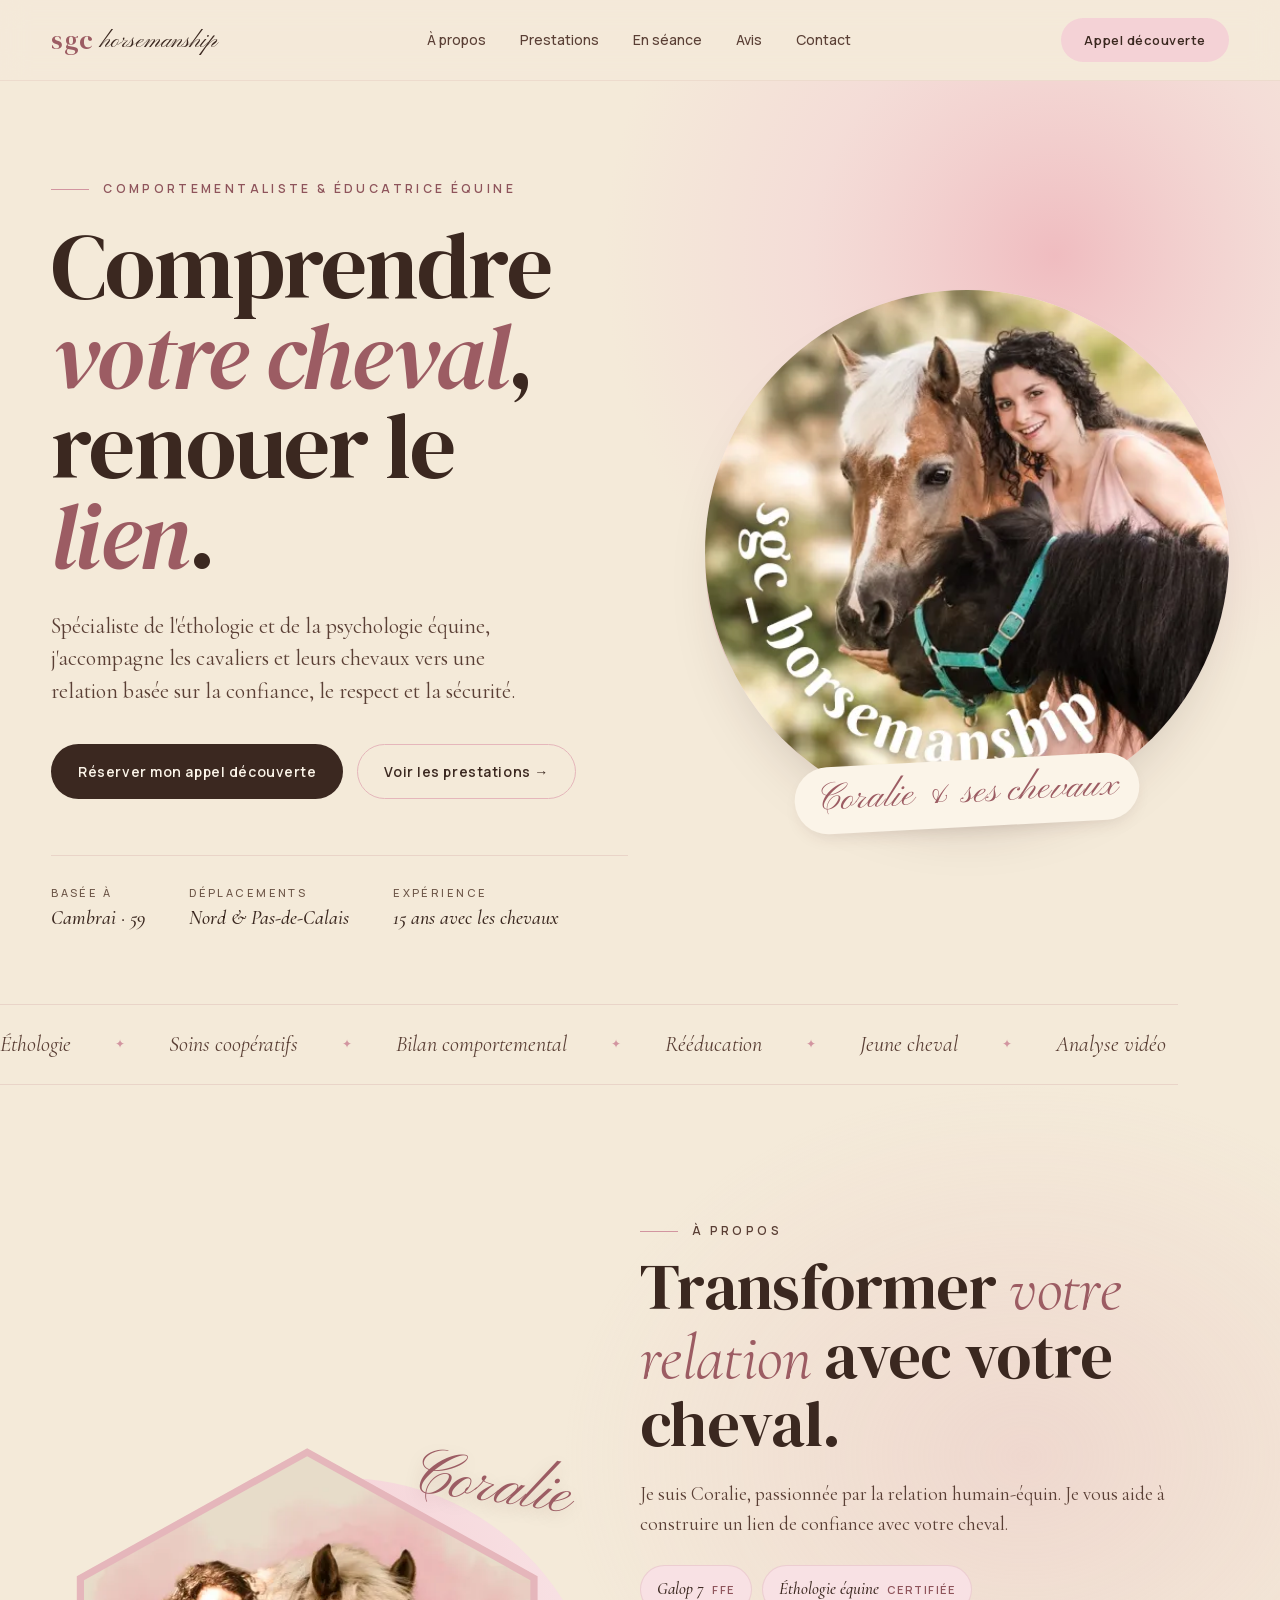
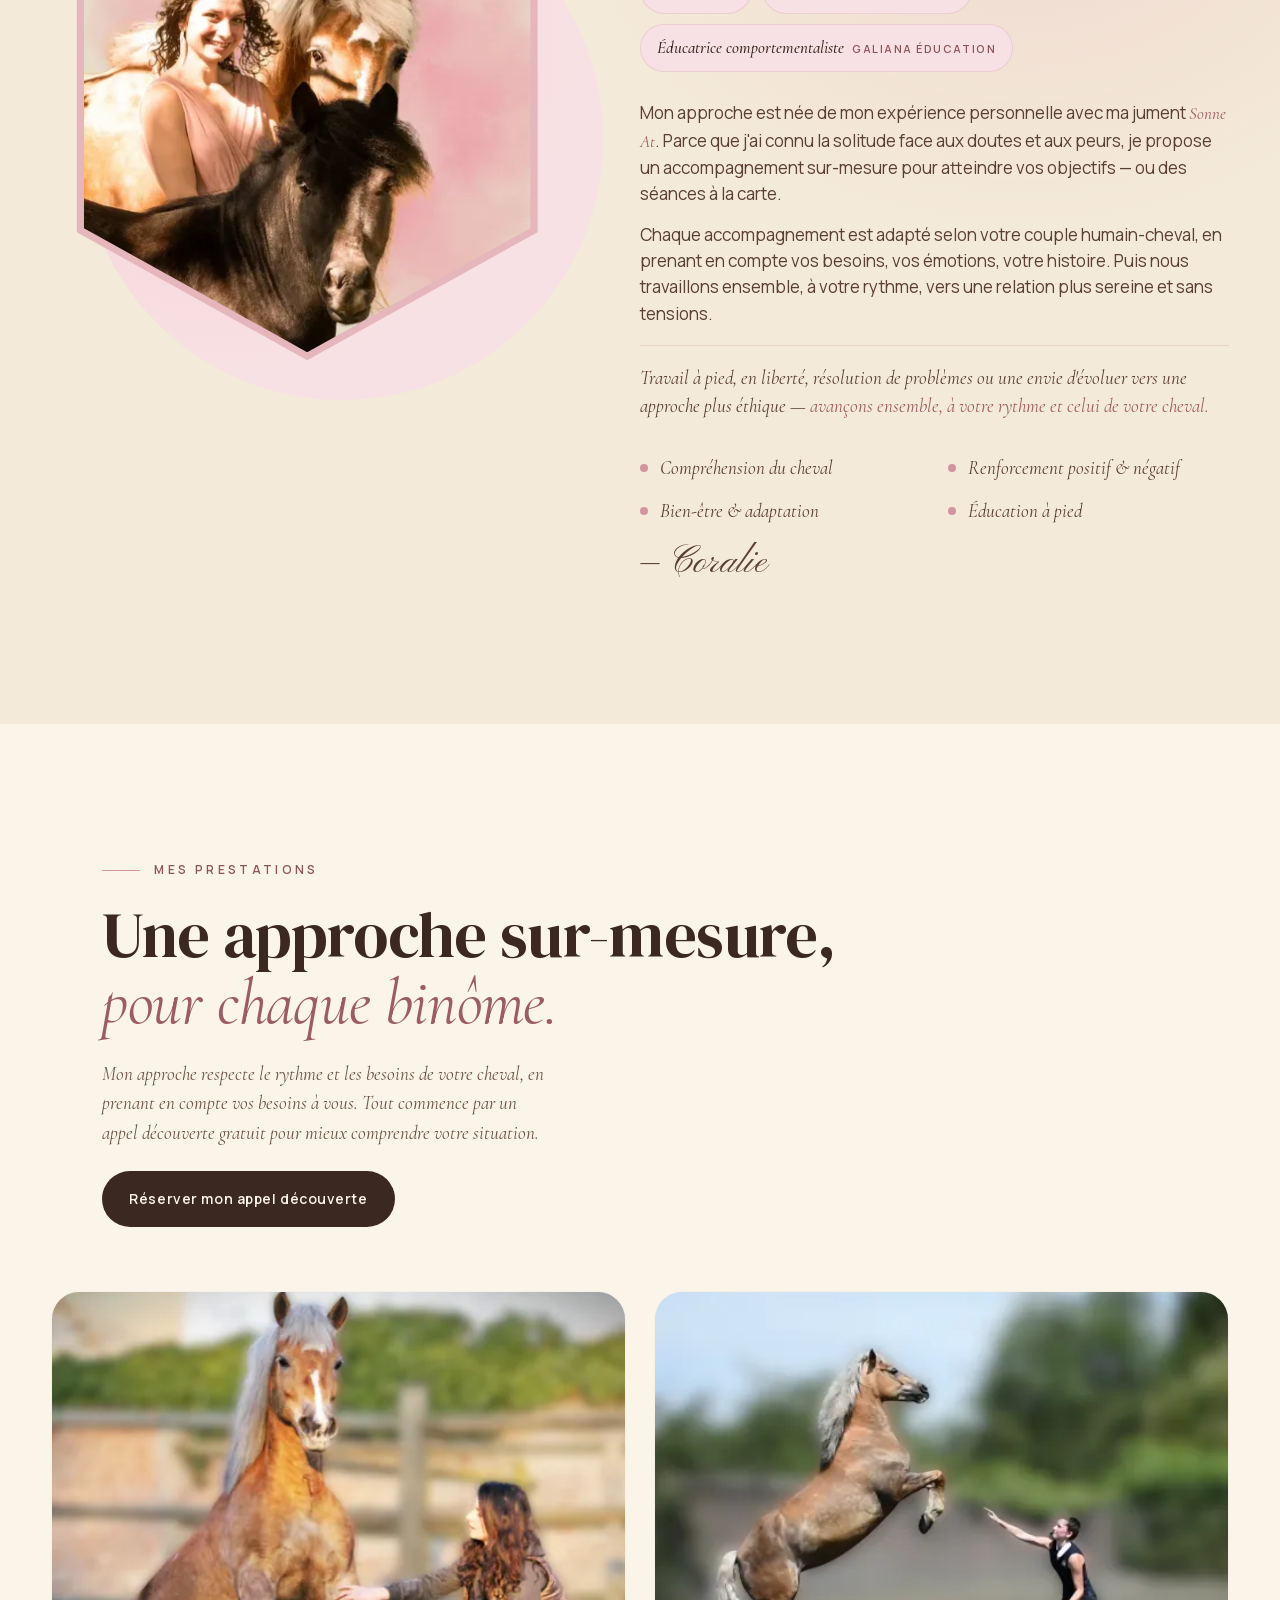
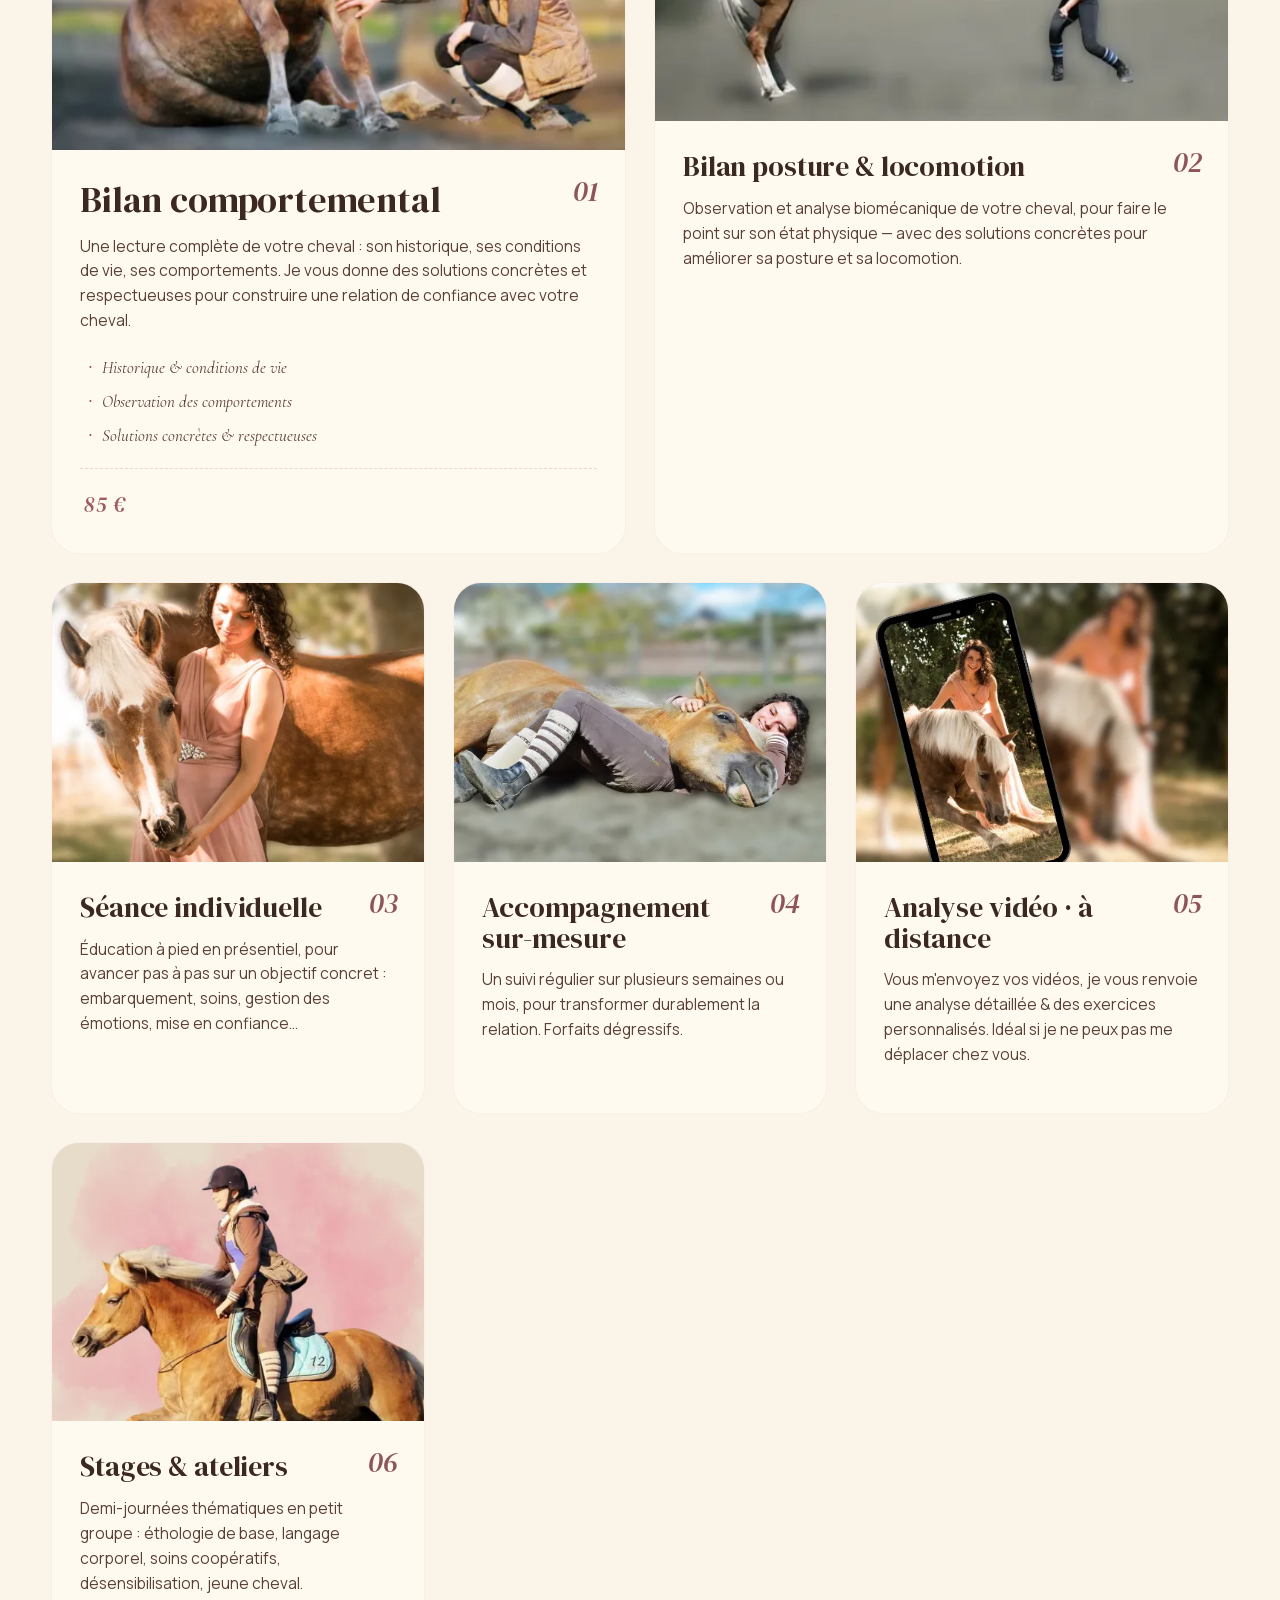
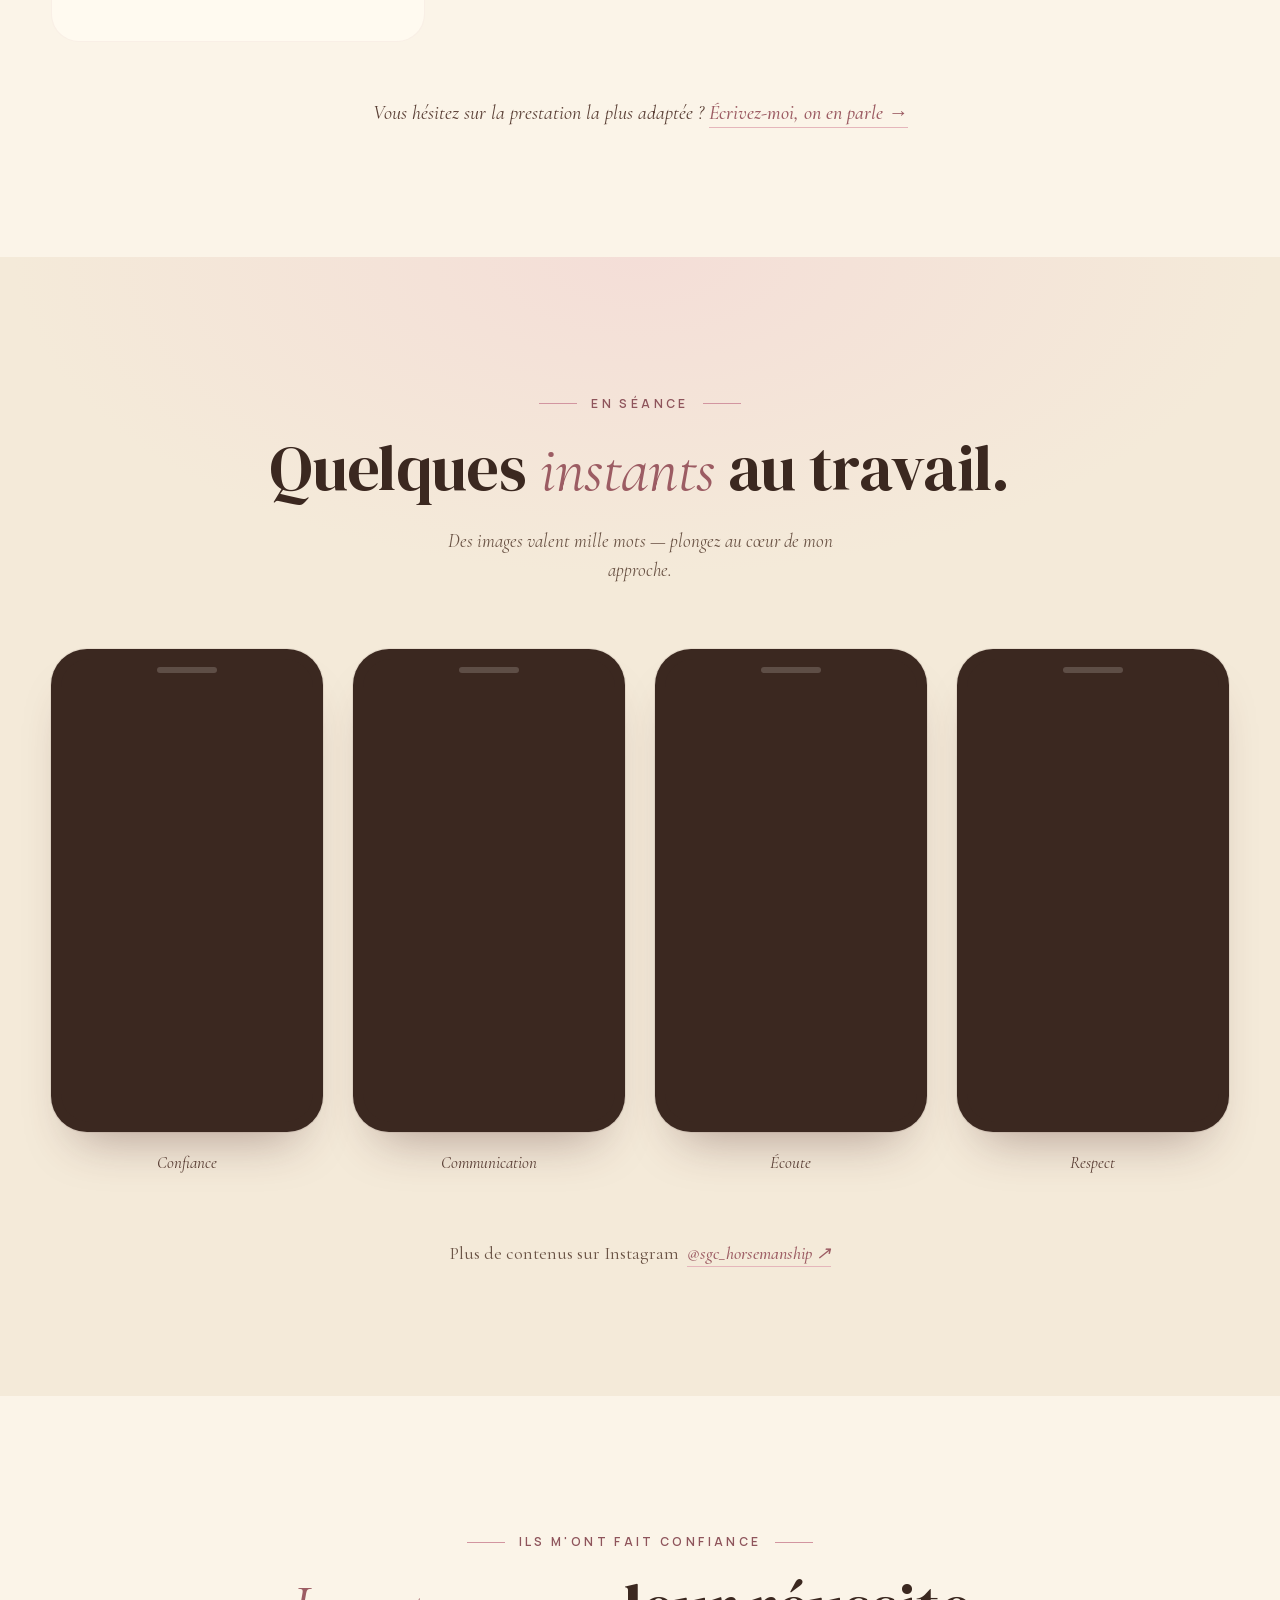
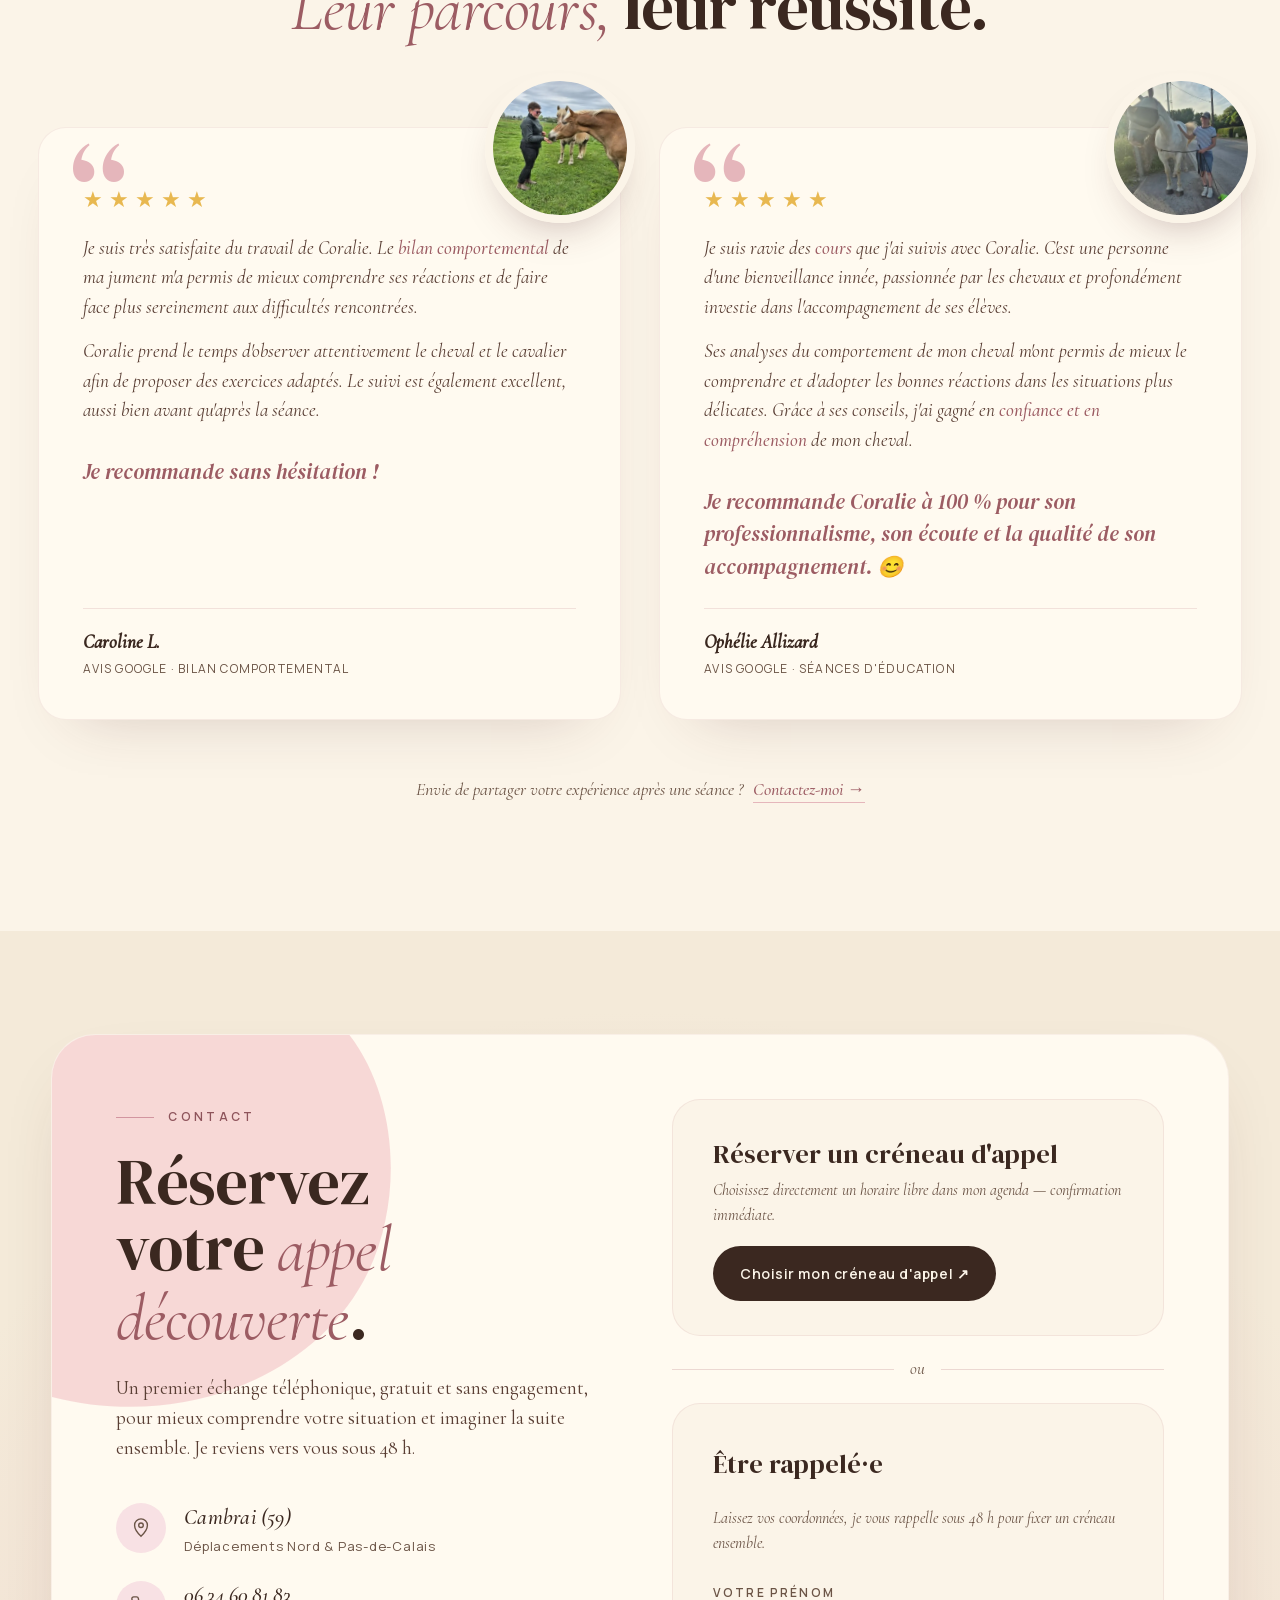
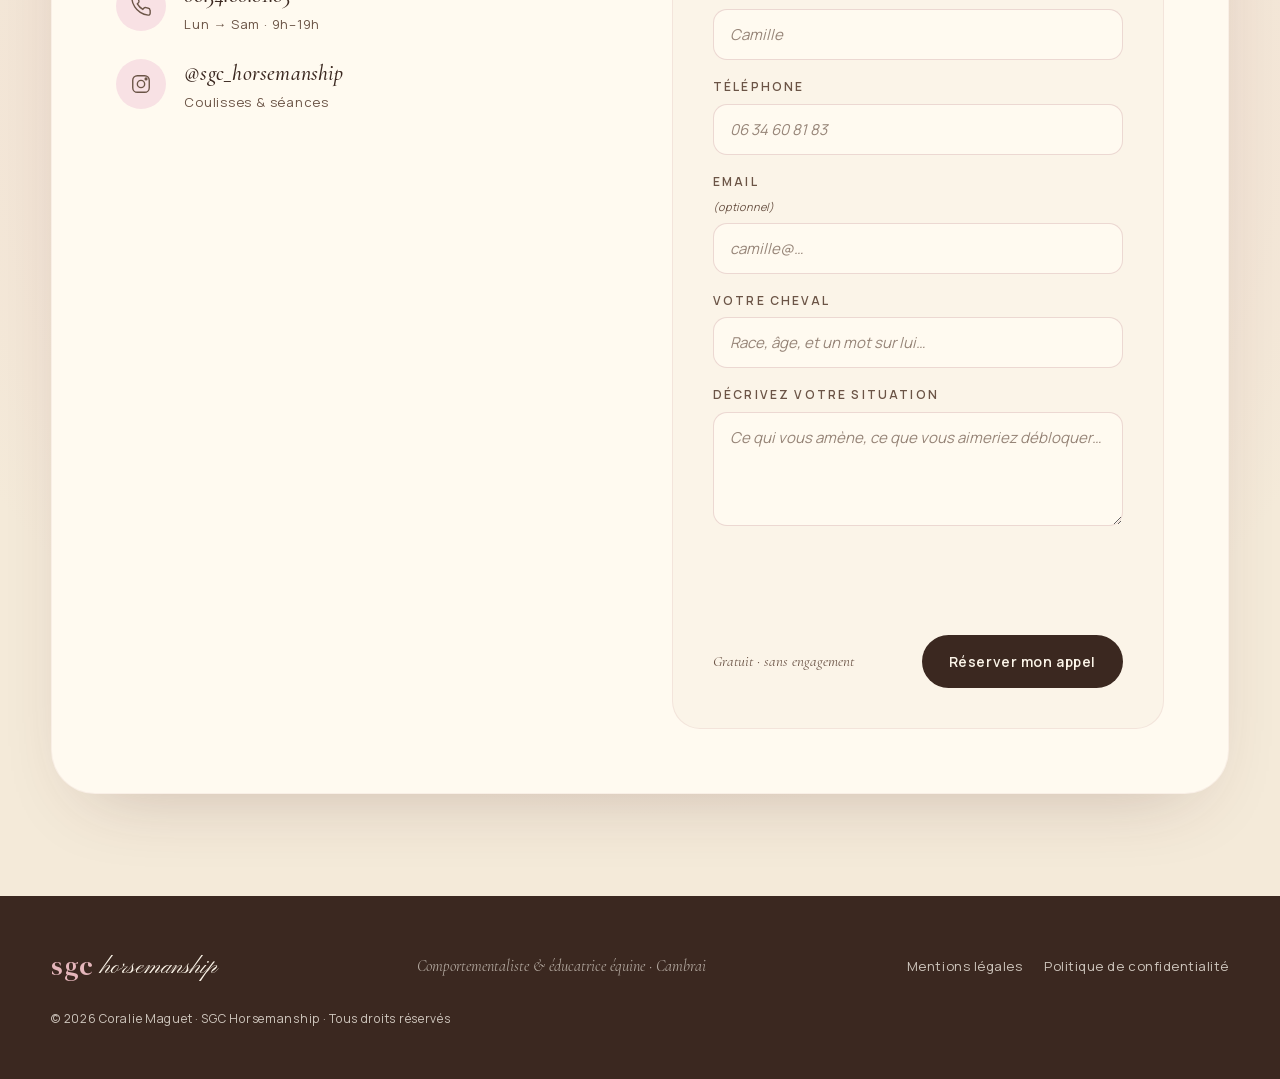
==== index.html @ 88ae8cfd "coralie feedbacks changes" ====
<!DOCTYPE html>
<html lang="fr-FR">
<head>
  <meta charset="utf-8">
  <meta name="viewport" content="width=device-width, initial-scale=1">
  <meta name="theme-color" content="#F4EAD9">

  <!-- Set js-fade before stylesheet loads so reveal targets are hidden from
       first paint — prevents a flash + layout shift after JS runs. -->
  <script>document.documentElement.classList.add('js-fade');</script>

  <title>Comportementaliste équin Nord (59) — SGC Horsemanship</title>
  <meta name="description" content="Coralie Maguet, comportementaliste équin dans le Nord (59) — Cambrai, Lille, Valenciennes, Douai. Bilans comportementaux, séances, accompagnement sur-mesure.">
  <meta name="author" content="Coralie Maguet">
  <meta name="robots" content="index, follow, max-image-preview:large">

  <link rel="canonical" href="https://sgchorsemanship.fr/">
  <link rel="alternate" hreflang="fr-FR" href="https://sgchorsemanship.fr/">
  <link rel="alternate" hreflang="x-default" href="https://sgchorsemanship.fr/">

  <!-- Open Graph (Facebook, LinkedIn, Discord, etc.) -->
  <meta property="og:type" content="website">
  <meta property="og:site_name" content="SGC Horsemanship">
  <meta property="og:title" content="Comportementaliste équin Nord (59) — SGC Horsemanship">
  <meta property="og:description" content="Coralie Maguet, comportementaliste équin dans le Nord (59). Bilans comportementaux, séances, accompagnement sur-mesure.">
  <meta property="og:url" content="https://sgchorsemanship.fr/">
  <meta property="og:image" content="https://sgchorsemanship.fr/assets/img/hero-coralie.png">
  <meta property="og:image:alt" content="Coralie Maguet, comportementaliste équin, avec deux de ses chevaux">
  <meta property="og:locale" content="fr_FR">

  <!-- Twitter / X -->
  <meta name="twitter:card" content="summary_large_image">
  <meta name="twitter:title" content="Comportementaliste équin Nord (59) — SGC Horsemanship">
  <meta name="twitter:description" content="Coralie Maguet, comportementaliste équin dans le Nord (59). Bilans, séances, accompagnement sur-mesure.">
  <meta name="twitter:image" content="https://sgchorsemanship.fr/assets/img/hero-coralie.png">

  <!-- Favicon -->
  <link rel="icon" type="image/svg+xml" href="/favicon.svg">
  <link rel="icon" type="image/png" sizes="32x32" href="/favicon-32x32.png">
  <link rel="icon" type="image/png" sizes="16x16" href="/favicon-16x16.png">
  <link rel="apple-touch-icon" sizes="180x180" href="/apple-touch-icon.png">
  <link rel="manifest" href="/site.webmanifest">

  <link rel="preload" as="font" type="font/woff2" href="/assets/fonts/manrope-latin.woff2" crossorigin>
  <link rel="preload" as="font" type="font/woff2" href="/assets/fonts/dm-serif-display-latin.woff2" crossorigin>
  <link rel="preload" as="image" href="/assets/img/hero-coralie.webp" type="image/webp">

  <link rel="stylesheet" href="/assets/css/styles.css">

  <!-- Cloudflare Turnstile — invisible CAPTCHA for the contact form -->
  <script src="https://challenges.cloudflare.com/turnstile/v0/api.js" defer></script>

  <script type="application/ld+json">
  {
    "@context": "https://schema.org",
    "@graph": [
      {
        "@type": "LocalBusiness",
        "@id": "https://sgchorsemanship.fr/#business",
        "name": "SGC Horsemanship",
        "legalName": "Coralie Maguet — SGC Horsemanship",
        "alternateName": "SGC Horsemanship — Éducation du cheval",
        "description": "Comportementaliste et éducatrice équine dans le Nord (59). Bilans comportementaux, séances individuelles, accompagnement sur-mesure pour cavaliers et chevaux.",
        "url": "https://sgchorsemanship.fr/",
        "telephone": "+33634608183",
        "image": "https://sgchorsemanship.fr/assets/img/hero-coralie.png",
        "logo": "https://sgchorsemanship.fr/favicon.svg",
        "priceRange": "€€",
        "currenciesAccepted": "EUR",
        "paymentAccepted": "Espèces, Virement, Chèque",
        "address": {
          "@type": "PostalAddress",
          "streetAddress": "21 rue de Vaucelles",
          "postalCode": "59258",
          "addressLocality": "Lesdain",
          "addressRegion": "Hauts-de-France",
          "addressCountry": "FR"
        },
        "areaServed": [
          {
            "@type": "AdministrativeArea",
            "name": "Nord (département 59)"
          },
          {
            "@type": "AdministrativeArea",
            "name": "Pas-de-Calais (département 62)"
          }
        ],
        "openingHoursSpecification": [
          {
            "@type": "OpeningHoursSpecification",
            "dayOfWeek": ["Monday", "Tuesday", "Wednesday", "Thursday", "Friday", "Saturday"],
            "opens": "09:00",
            "closes": "19:00"
          }
        ],
        "founder": { "@id": "https://sgchorsemanship.fr/#coralie" },
        "employee": { "@id": "https://sgchorsemanship.fr/#coralie" },
        "vatID": "FR-SIRET-10253781800019",
        "identifier": {
          "@type": "PropertyValue",
          "propertyID": "SIRET",
          "value": "10253781800019"
        },
        "sameAs": [
          "https://instagram.com/sgc_horsemanship"
        ]
      },
      {
        "@type": "Person",
        "@id": "https://sgchorsemanship.fr/#coralie",
        "name": "Coralie Maguet",
        "jobTitle": "Comportementaliste & éducatrice équine",
        "worksFor": { "@id": "https://sgchorsemanship.fr/#business" },
        "image": "https://sgchorsemanship.fr/assets/img/about-coralie.png",
        "knowsAbout": [
          "Éthologie équine",
          "Psychologie équine",
          "Bilan comportemental cheval",
          "Éducation à pied",
          "Soins coopératifs",
          "Renforcement positif"
        ],
        "hasCredential": [
          {
            "@type": "EducationalOccupationalCredential",
            "name": "Galop 7 — FFE"
          },
          {
            "@type": "EducationalOccupationalCredential",
            "name": "Éthologie équine — certifiée"
          },
          {
            "@type": "EducationalOccupationalCredential",
            "name": "Éducatrice comportementaliste — Galiana Éducation"
          }
        ]
      },
      {
        "@type": "Service",
        "@id": "https://sgchorsemanship.fr/#service-bilan-comportemental",
        "serviceType": "Bilan comportemental cheval",
        "name": "Bilan comportemental",
        "description": "Une lecture complète de votre cheval : son historique, ses conditions de vie, ses comportements. Solutions concrètes et respectueuses pour construire une relation de confiance.",
        "provider": { "@id": "https://sgchorsemanship.fr/#business" },
        "areaServed": [
          { "@type": "AdministrativeArea", "name": "Nord (59)" },
          { "@type": "AdministrativeArea", "name": "Pas-de-Calais (62)" }
        ],
        "offers": {
          "@type": "Offer",
          "price": "85",
          "priceCurrency": "EUR",
          "availability": "https://schema.org/InStock"
        }
      },
      {
        "@type": "Service",
        "@id": "https://sgchorsemanship.fr/#service-bilan-posture",
        "serviceType": "Bilan posture et locomotion équine",
        "name": "Bilan posture & locomotion",
        "description": "Observation et analyse biomécanique de votre cheval pour faire le point sur son état physique, avec des solutions concrètes pour améliorer sa posture et sa locomotion.",
        "provider": { "@id": "https://sgchorsemanship.fr/#business" }
      },
      {
        "@type": "Service",
        "@id": "https://sgchorsemanship.fr/#service-seance",
        "serviceType": "Séance individuelle d'éducation équine",
        "name": "Séance individuelle",
        "description": "Éducation à pied en présentiel pour avancer pas à pas sur un objectif concret : embarquement, soins, gestion des émotions, mise en confiance.",
        "provider": { "@id": "https://sgchorsemanship.fr/#business" }
      },
      {
        "@type": "Service",
        "@id": "https://sgchorsemanship.fr/#service-accompagnement",
        "serviceType": "Accompagnement sur-mesure cavalier et cheval",
        "name": "Accompagnement sur-mesure",
        "description": "Un suivi régulier sur plusieurs semaines ou mois pour transformer durablement la relation cavalier-cheval. Forfaits dégressifs.",
        "provider": { "@id": "https://sgchorsemanship.fr/#business" }
      },
      {
        "@type": "Service",
        "@id": "https://sgchorsemanship.fr/#service-analyse-video",
        "serviceType": "Analyse vidéo équitation à distance",
        "name": "Analyse vidéo · à distance",
        "description": "Envoyez vos vidéos, je vous renvoie une analyse détaillée et des exercices personnalisés. Idéal hors zone de déplacement.",
        "provider": { "@id": "https://sgchorsemanship.fr/#business" }
      },
      {
        "@type": "Service",
        "@id": "https://sgchorsemanship.fr/#service-stages",
        "serviceType": "Stages et ateliers horsemanship",
        "name": "Stages & ateliers",
        "description": "Demi-journées thématiques en petit groupe : éthologie de base, langage corporel, soins coopératifs, désensibilisation, jeune cheval.",
        "provider": { "@id": "https://sgchorsemanship.fr/#business" }
      },
      {
        "@type": "Review",
        "@id": "https://sgchorsemanship.fr/#review-caroline-l",
        "reviewRating": {
          "@type": "Rating",
          "ratingValue": "5",
          "bestRating": "5"
        },
        "author": {
          "@type": "Person",
          "name": "Caroline L."
        },
        "reviewBody": "Je suis très satisfaite du travail de Coralie. Le bilan comportemental de ma jument m'a permis de mieux comprendre ses réactions et de faire face plus sereinement aux difficultés rencontrées. Coralie prend le temps d'observer attentivement le cheval et le cavalier afin de proposer des exercices adaptés. Je recommande sans hésitation.",
        "itemReviewed": { "@id": "https://sgchorsemanship.fr/#service-bilan-comportemental" },
        "publisher": {
          "@type": "Organization",
          "name": "Google"
        }
      },
      {
        "@type": "Review",
        "@id": "https://sgchorsemanship.fr/#review-ophelie-allizard",
        "reviewRating": {
          "@type": "Rating",
          "ratingValue": "5",
          "bestRating": "5"
        },
        "author": {
          "@type": "Person",
          "name": "Ophélie Allizard"
        },
        "reviewBody": "Je suis ravie des cours que j'ai suivis avec Coralie. C'est une personne d'une bienveillance innée, passionnée par les chevaux et profondément investie dans l'accompagnement de ses élèves. Ses analyses du comportement de mon cheval m'ont permis de mieux le comprendre et d'adopter les bonnes réactions dans les situations plus délicates. Grâce à ses conseils, j'ai gagné en confiance et en compréhension de mon cheval. Je recommande Coralie à 100 % pour son professionnalisme, son écoute et la qualité de son accompagnement.",
        "itemReviewed": { "@id": "https://sgchorsemanship.fr/#service-seance" },
        "publisher": {
          "@type": "Organization",
          "name": "Google"
        }
      },
      {
        "@type": "WebSite",
        "@id": "https://sgchorsemanship.fr/#website",
        "url": "https://sgchorsemanship.fr/",
        "name": "SGC Horsemanship",
        "inLanguage": "fr-FR",
        "publisher": { "@id": "https://sgchorsemanship.fr/#business" }
      }
    ]
  }
  </script>
</head>
<body>

  <!-- =================== NAV =================== -->
  <header class="nav" data-screen-label="00 Navigation">
    <a href="#top" class="nav__brand">
      <span class="nav__brand-mark">sgc</span>
      <span class="nav__brand-script">horsemanship</span>
    </a>
    <nav class="nav__links">
      <a href="#apropos">À propos</a>
      <a href="#services">Prestations</a>
      <a href="#videos">En séance</a>
      <a href="#avis">Avis</a>
      <a href="#contact">Contact</a>
    </nav>
    <a href="#contact" class="btn btn--pill nav__cta">Appel découverte</a>
  </header>

  <main>

  <!-- =================== HERO =================== -->
  <section id="top" class="hero" data-screen-label="01 Hero">
    <!-- watercolor backdrop -->
    <svg class="hero__blob" viewBox="0 0 800 800" aria-hidden="true">
      <defs>
        <radialGradient id="g1" cx="50%" cy="50%" r="50%">
          <stop offset="0%" stop-color="#EFB7BD" stop-opacity="0.9"></stop>
          <stop offset="55%" stop-color="#F4D2D6" stop-opacity="0.55"></stop>
          <stop offset="100%" stop-color="#F4D2D6" stop-opacity="0"></stop>
        </radialGradient>
      </defs>
      <circle cx="400" cy="400" r="380" fill="url(#g1)"></circle>
    </svg>

    <div class="hero__inner">
      <div class="hero__copy">
        <p class="eyebrow">
          <span class="eyebrow__line"></span>
          Comportementaliste &amp; éducatrice équine
        </p>
        <h1 class="hero__title">
          Comprendre <em>votre&nbsp;cheval</em>,<br>
          renouer le <em>lien</em>.
        </h1>
        <p class="hero__lede">
          Spécialiste de l'éthologie et de la psychologie équine, j'accompagne les cavaliers et leurs chevaux vers une relation basée sur la confiance, le respect et la sécurité.
        </p>
        <div class="hero__cta">
          <a href="#contact" class="btn btn--solid">Réserver mon appel découverte</a>
          <a href="#services" class="btn btn--ghost">Voir les prestations →</a>
        </div>

        <ul class="hero__meta">
          <li><span>Basée à</span><strong>Cambrai · 59</strong></li>
          <li><span>Déplacements</span><strong>Nord &amp; Pas-de-Calais</strong></li>
          <li><span>Expérience</span><strong>15 ans avec les chevaux</strong></li>
        </ul>
      </div>

      <figure class="hero__photo">
        <div class="hero__photo-frame">
          <picture>
            <source srcset="/assets/img/hero-coralie.webp" type="image/webp">
            <img src="/assets/img/hero-coralie.png" alt="Coralie Maguet, comportementaliste équin Nord 59, avec deux de ses chevaux" width="500" height="500" fetchpriority="high" decoding="async">
          </picture>
        </div>
        <span class="hero__photo-tag">Coralie &amp; ses chevaux</span>
        <svg class="hero__photo-blob" viewBox="0 0 400 400" aria-hidden="true">
          <path fill="#EFB7BD" opacity="0.55" d="M327,76c33,42 27,114 5,165c-22,51 -60,80 -111,93c-51,13 -114,9 -154,-22c-40,-31 -55,-90 -41,-141c14,-51 56,-94 109,-115c53,-21 159,-22 192,20Z"></path>
        </svg>
      </figure>
    </div>

    <div class="hero__marquee" aria-hidden="true">
      <div class="hero__marquee-track">
        <span>Éthologie</span><span>✦</span>
        <span>Soins coopératifs</span><span>✦</span>
        <span>Bilan comportemental</span><span>✦</span>
        <span>Rééducation</span><span>✦</span>
        <span>Jeune cheval</span><span>✦</span>
        <span>Analyse vidéo</span><span>✦</span>
        <span>Sur-mesure</span><span>✦</span>
        <span>Éthologie</span><span>✦</span>
        <span>Soins coopératifs</span><span>✦</span>
        <span>Bilan comportemental</span><span>✦</span>
        <span>Rééducation</span><span>✦</span>
        <span>Jeune cheval</span><span>✦</span>
        <span>Analyse vidéo</span><span>✦</span>
        <span>Sur-mesure</span><span>✦</span>
      </div>
    </div>
  </section>

  <!-- =================== ABOUT =================== -->
  <section id="apropos" class="about" data-screen-label="02 À propos">
    <div class="about__grid">
      <figure class="about__photo">
        <div class="about__photo-hex">
          <picture>
            <source srcset="/assets/img/about-coralie.webp" type="image/webp">
            <img src="/assets/img/about-coralie.png" alt="Coralie Maguet, éducatrice comportementaliste équine, entourée de deux chevaux" width="500" height="500" loading="lazy" decoding="async">
          </picture>
        </div>
        <div class="about__photo-bg"></div>
        <div class="about__photo-script">Coralie</div>
      </figure>

      <div class="about__copy">
        <p class="eyebrow"><span class="eyebrow__line"></span>À propos</p>
        <h2 class="h2">
          Transformer <em>votre relation</em> avec votre cheval.
        </h2>

        <p class="lead">
          Je suis Coralie, passionnée par la relation humain-équin. Je vous aide à construire un lien de confiance avec votre cheval.
        </p>

        <ul class="about__credentials">
          <li><span class="cred__k">Galop&nbsp;7</span><span class="cred__v">FFE</span></li>
          <li><span class="cred__k">Éthologie équine</span><span class="cred__v">certifiée</span></li>
          <li><span class="cred__k">Éducatrice comportementaliste</span><span class="cred__v">Galiana Éducation</span></li>
        </ul>

        <p>
          Mon approche est née de mon expérience personnelle avec ma jument <em>Sonne At</em>. Parce que j'ai connu la solitude face aux doutes et aux peurs, je propose un accompagnement sur-mesure pour atteindre vos objectifs — ou des séances à la carte.
        </p>
        <p>
          Chaque accompagnement est adapté selon votre couple humain-cheval, en prenant en compte vos besoins, vos émotions, votre histoire. Puis nous travaillons ensemble, à votre rythme, vers une relation plus sereine et sans tensions.
        </p>
        <p class="about__close">
          Travail à pied, en liberté, résolution de problèmes ou une envie d'évoluer vers une approche plus éthique — <em>avançons ensemble, à votre rythme et celui de votre cheval.</em>
        </p>

        <ul class="about__values">
          <li><span class="dot"></span> Compréhension du cheval</li>
          <li><span class="dot"></span> Renforcement positif &amp; négatif</li>
          <li><span class="dot"></span> Bien-être &amp; adaptation</li>
          <li><span class="dot"></span> Éducation à pied</li>
        </ul>

        <p class="signature">— Coralie</p>
      </div>
    </div>
  </section>

  <!-- =================== SERVICES =================== -->
  <section id="services" class="services" data-screen-label="03 Prestations">
    <header class="section-head">
      <p class="eyebrow"><span class="eyebrow__line"></span>Mes prestations</p>
      <h2 class="h2">Une approche sur-mesure,<br><em>pour chaque binôme.</em></h2>
      <p class="section-head__sub">Mon approche respecte le rythme et les besoins de votre cheval, en prenant en compte vos besoins à vous. Tout commence par un <em>appel découverte gratuit</em> pour mieux comprendre votre situation.</p>
      <a href="#contact" class="btn btn--solid section-head__cta">Réserver mon appel découverte</a>
    </header>

    <div class="services__grid">

      <article class="svc svc--lg">
        <div class="svc__photo">
          <picture>
            <source srcset="/assets/img/service-bilan-comportemental.webp" type="image/webp">
            <img src="/assets/img/service-bilan-comportemental.png" alt="Bilan comportemental cheval — séance d'observation Nord (59)" width="500" height="500" loading="lazy" decoding="async">
          </picture>
        </div>
        <div class="svc__body">
          <span class="svc__num" aria-hidden="true">01</span>
          <h3>Bilan comportemental</h3>
          <p>Une lecture complète de votre cheval : son historique, ses conditions de vie, ses comportements. Je vous donne des solutions concrètes et respectueuses pour construire une relation de confiance avec votre cheval.</p>
          <ul class="svc__list">
            <li>Historique &amp; conditions de vie</li>
            <li>Observation des comportements</li>
            <li>Solutions concrètes &amp; respectueuses</li>
          </ul>
          <span class="svc__price"><strong>85&nbsp;€</strong></span>
        </div>
      </article>

      <article class="svc">
        <div class="svc__photo">
          <picture>
            <source srcset="/assets/img/service-bilan-posture-locomotion.webp" type="image/webp">
            <img src="/assets/img/service-bilan-posture-locomotion.png" alt="Bilan posture et locomotion cheval — analyse biomécanique équine" width="500" height="500" loading="lazy" decoding="async">
          </picture>
        </div>
        <div class="svc__body">
          <span class="svc__num" aria-hidden="true">02</span>
          <h3>Bilan posture &amp; locomotion</h3>
          <p>Observation et analyse biomécanique de votre cheval, pour faire le point sur son état physique — avec des solutions concrètes pour améliorer sa posture et sa locomotion.</p>
        </div>
      </article>

      <article class="svc">
        <div class="svc__photo">
          <picture>
            <source srcset="/assets/img/service-seance-individuelle.webp" type="image/webp">
            <img src="/assets/img/service-seance-individuelle.png" alt="Séance individuelle d'éducation à pied — cavalier et cheval" width="500" height="500" loading="lazy" decoding="async">
          </picture>
        </div>
        <div class="svc__body">
          <span class="svc__num" aria-hidden="true">03</span>
          <h3>Séance individuelle</h3>
          <p>Éducation à pied en présentiel, pour avancer pas à pas sur un objectif concret : embarquement, soins, gestion des émotions, mise en confiance…</p>
        </div>
      </article>

      <article class="svc">
        <div class="svc__photo">
          <picture>
            <source srcset="/assets/img/service-accompagnement.webp" type="image/webp">
            <img src="/assets/img/service-accompagnement.png" alt="Accompagnement sur-mesure cavalier-cheval — suivi régulier Nord 59" width="500" height="500" loading="lazy" decoding="async">
          </picture>
        </div>
        <div class="svc__body">
          <span class="svc__num" aria-hidden="true">04</span>
          <h3>Accompagnement sur-mesure</h3>
          <p>Un suivi régulier sur plusieurs semaines ou mois, pour transformer durablement la relation. Forfaits dégressifs.</p>
        </div>
      </article>

      <article class="svc">
        <div class="svc__photo">
          <picture>
            <source srcset="/assets/img/service-analyse-video.webp" type="image/webp">
            <img src="/assets/img/service-analyse-video.png" alt="Analyse vidéo équitation à distance — exercices personnalisés cheval" width="500" height="500" loading="lazy" decoding="async">
          </picture>
        </div>
        <div class="svc__body">
          <span class="svc__num" aria-hidden="true">05</span>
          <h3>Analyse vidéo · à distance</h3>
          <p>Vous m'envoyez vos vidéos, je vous renvoie une analyse détaillée &amp; des exercices personnalisés. Idéal si je ne peux pas me déplacer chez vous.</p>
        </div>
      </article>

      <article class="svc">
        <div class="svc__photo">
          <picture>
            <source srcset="/assets/img/service-stages-ateliers.webp" type="image/webp">
            <img src="/assets/img/service-stages-ateliers.png" alt="Stages et ateliers horsemanship — éthologie équine en petit groupe" width="500" height="500" loading="lazy" decoding="async">
          </picture>
        </div>
        <div class="svc__body">
          <span class="svc__num" aria-hidden="true">06</span>
          <h3>Stages &amp; ateliers</h3>
          <p>Demi-journées thématiques en petit groupe : éthologie de base, langage corporel, soins coopératifs, désensibilisation, jeune cheval.</p>
        </div>
      </article>

    </div>

    <p class="services__foot">
      Vous hésitez sur la prestation la plus adaptée ?
      <a href="#contact">Écrivez-moi, on en parle →</a>
    </p>
  </section>

  <!-- =================== VIDEOS =================== -->
  <section id="videos" class="reels" data-screen-label="04 En séance">
    <header class="section-head section-head--center">
      <p class="eyebrow eyebrow--center"><span class="eyebrow__line"></span>En séance<span class="eyebrow__line"></span></p>
      <h2 class="h2">Quelques <em>instants</em> au travail.</h2>
      <p class="section-head__sub">Des images valent mille mots — plongez au cœur de mon approche.</p>
    </header>

    <div class="reels__row">
      <figure class="reel">
        <div class="reel__phone">
          <video class="reel__video" muted loop playsinline preload="auto" aria-label="Confiance — extrait vidéo">
            <source src="/assets/video/reel-confiance.mp4" type="video/mp4">
          </video>
        </div>
        <figcaption>Confiance</figcaption>
      </figure>
      <figure class="reel reel--up">
        <div class="reel__phone">
          <video class="reel__video" muted loop playsinline preload="auto" aria-label="Communication — extrait vidéo">
            <source src="/assets/video/reel-communication.mp4" type="video/mp4">
          </video>
        </div>
        <figcaption>Communication</figcaption>
      </figure>
      <figure class="reel">
        <div class="reel__phone">
          <video class="reel__video" muted loop playsinline preload="auto" aria-label="Écoute — extrait vidéo">
            <source src="/assets/video/reel-ecoute.mp4" type="video/mp4">
          </video>
        </div>
        <figcaption>Écoute</figcaption>
      </figure>
      <figure class="reel reel--up">
        <div class="reel__phone">
          <video class="reel__video" muted loop playsinline preload="auto" aria-label="Respect — extrait vidéo">
            <source src="/assets/video/reel-respect.mp4" type="video/mp4">
          </video>
        </div>
        <figcaption>Respect</figcaption>
      </figure>
    </div>

    <p class="reels__foot">
      Plus de contenus sur Instagram&nbsp;
      <a href="https://instagram.com/sgc_horsemanship" target="_blank" rel="noopener">@sgc_horsemanship ↗</a>
    </p>
  </section>

  <!-- =================== AVIS =================== -->
  <section id="avis" class="avis" data-screen-label="05 Avis">
    <header class="section-head section-head--center">
      <p class="eyebrow eyebrow--center"><span class="eyebrow__line"></span>Ils m'ont fait confiance<span class="eyebrow__line"></span></p>
      <h2 class="h2"><em>Leur parcours,</em> leur réussite.</h2>
    </header>

    <div class="avis__grid">

    <div class="avis__single">
      <figure class="avis__photo-round">
        <picture>
          <source srcset="/assets/img/avis-caroline.webp" type="image/webp">
          <img src="/assets/img/avis-caroline.jpeg" alt="Caroline L. avec sa jument — cliente du bilan comportemental SGC Horsemanship" width="540" height="720" loading="lazy" decoding="async">
        </picture>
      </figure>

      <blockquote class="quote quote--hero">
        <div class="quote__stars" aria-label="5 étoiles sur 5">
          <span>★</span><span>★</span><span>★</span><span>★</span><span>★</span>
        </div>
        <p>
          Je suis très satisfaite du travail de Coralie. Le <em>bilan comportemental</em> de ma jument m'a permis de mieux comprendre ses réactions et de faire face plus sereinement aux difficultés rencontrées.
        </p>
        <p>
          Coralie prend le temps d'observer attentivement le cheval et le cavalier afin de proposer des exercices adaptés. Le suivi est également excellent, aussi bien avant qu'après la séance.
        </p>
        <p class="quote__punch">Je recommande sans hésitation&nbsp;!</p>
        <footer>
          <strong>Caroline L.</strong>
          <span>Avis Google · Bilan comportemental</span>
        </footer>
      </blockquote>
    </div>

    <div class="avis__single avis__single--alt">
      <figure class="avis__photo-round">
        <picture>
          <source srcset="/assets/img/avis-ophelie.webp" type="image/webp">
          <img src="/assets/img/avis-ophelie.jpeg" alt="Ophélie Allizard avec son cheval — élève en séances d'éducation SGC Horsemanship" width="540" height="720" loading="lazy" decoding="async">
        </picture>
      </figure>

      <blockquote class="quote quote--hero">
        <div class="quote__stars" aria-label="5 étoiles sur 5">
          <span>★</span><span>★</span><span>★</span><span>★</span><span>★</span>
        </div>
        <p>
          Je suis ravie des <em>cours</em> que j'ai suivis avec Coralie. C'est une personne d'une bienveillance innée, passionnée par les chevaux et profondément investie dans l'accompagnement de ses élèves.
        </p>
        <p>
          Ses analyses du comportement de mon cheval m'ont permis de mieux le comprendre et d'adopter les bonnes réactions dans les situations plus délicates. Grâce à ses conseils, j'ai gagné en <em>confiance et en compréhension</em> de mon cheval.
        </p>
        <p class="quote__punch">Je recommande Coralie à 100&nbsp;% pour son professionnalisme, son écoute et la qualité de son accompagnement. 😊</p>
        <footer>
          <strong>Ophélie Allizard</strong>
          <span>Avis Google · Séances d'éducation</span>
        </footer>
      </blockquote>
    </div>

    </div>

    <p class="avis__foot">
      Envie de partager votre expérience après une séance ?
      <a href="#contact">Contactez-moi →</a>
    </p>
  </section>

  <!-- =================== CONTACT =================== -->
  <section id="contact" class="contact" data-screen-label="06 Contact">
    <div class="contact__card">
      <svg class="contact__blob" viewBox="0 0 600 600" aria-hidden="true">
        <path fill="#EFB7BD" opacity="0.5" d="M464,165c46,53 53,144 21,210c-32,66 -103,107 -179,114c-76,7 -156,-19 -198,-72c-42,-53 -46,-132 -16,-194c30,-62 94,-107 167,-118c73,-11 159,7 205,60Z"></path>
      </svg>

      <div class="contact__left">
        <p class="eyebrow"><span class="eyebrow__line"></span>Contact</p>
        <h2 class="h2 contact__h">Réservez votre <em>appel découverte</em>.</h2>
        <p class="lead">Un premier échange téléphonique, gratuit et sans engagement, pour mieux comprendre votre situation et imaginer la suite ensemble. Je reviens vers vous sous 48&nbsp;h.</p>

        <ul class="contact__list">
          <li>
            <span class="icn">
              <svg viewBox="0 0 24 24" fill="none" stroke="currentColor" stroke-width="1.5"><path d="M12 21s-7-6.5-7-12a7 7 0 1 1 14 0c0 5.5-7 12-7 12z"></path><circle cx="12" cy="9" r="2.5"></circle></svg>
            </span>
            <div><strong>Cambrai (59)</strong><span>Déplacements Nord &amp; Pas-de-Calais</span></div>
          </li>
          <li>
            <span class="icn">
              <svg viewBox="0 0 24 24" fill="none" stroke="currentColor" stroke-width="1.5"><path d="M22 16.9V20a2 2 0 0 1-2.2 2 19.8 19.8 0 0 1-8.6-3.1 19.5 19.5 0 0 1-6-6A19.8 19.8 0 0 1 2 4.2 2 2 0 0 1 4 2h3.1a2 2 0 0 1 2 1.7c.1.9.3 1.8.6 2.6a2 2 0 0 1-.5 2.1L8 9.6a16 16 0 0 0 6 6l1.3-1.3a2 2 0 0 1 2.1-.5c.8.3 1.7.5 2.6.6a2 2 0 0 1 1.7 2z"></path></svg>
            </span>
            <div><strong>06.34.60.81.83</strong><span>Lun → Sam · 9h–19h</span></div>
          </li>
          <li>
            <span class="icn">
              <svg viewBox="0 0 24 24" fill="none" stroke="currentColor" stroke-width="1.5"><rect x="3" y="3" width="18" height="18" rx="5"></rect><circle cx="12" cy="12" r="4"></circle><circle cx="17.5" cy="6.5" r="1" fill="currentColor"></circle></svg>
            </span>
            <div><strong>@sgc_horsemanship</strong><span>Coulisses &amp; séances</span></div>
          </li>
        </ul>
      </div>

      <div class="contact__right">
        <div class="contact__book">
          <h3 class="contact__form-title">Réserver un créneau d'appel</h3>
          <p class="contact__form-sub">Choisissez directement un horaire libre dans mon agenda — confirmation immédiate.</p>
          <a class="btn btn--solid contact__book-btn" href="https://calendly.com/coraliem1298/appel-telephonique" target="_blank" rel="noopener">Choisir mon créneau d'appel ↗</a>
        </div>

        <div class="contact__or" aria-hidden="true"><span>ou</span></div>

      <form class="contact__form" action="/api/contact" method="POST">
        <h3 class="contact__form-title">Être rappelé·e</h3>
        <p class="contact__form-sub">Laissez vos coordonnées, je vous rappelle sous 48&nbsp;h pour fixer un créneau ensemble.</p>
        <label for="contact-prenom">Votre prénom
          <input id="contact-prenom" name="prenom" type="text" placeholder="Camille" autocomplete="given-name" required>
        </label>
        <label for="contact-telephone">Téléphone
          <input id="contact-telephone" name="telephone" type="tel"
                 placeholder="06 34 60 81 83"
                 pattern="(?:\+33|0)[\s.\-]?[1-9](?:[\s.\-]?\d{2}){4}"
                 inputmode="tel"
                 autocomplete="tel"
                 title="Numéro français — ex&#160;: 06 34 60 81 83 ou +33 6 34 60 81 83"
                 required>
        </label>
        <label for="contact-email">Email <span class="contact__opt">(optionnel)</span>
          <input id="contact-email" name="email" type="email" placeholder="camille@…" autocomplete="email">
        </label>
        <label for="contact-cheval">Votre cheval
          <input id="contact-cheval" name="cheval" type="text" placeholder="Race, âge, et un mot sur lui…">
        </label>
        <label for="contact-message">Décrivez votre situation
          <textarea id="contact-message" name="message" rows="4" placeholder="Ce qui vous amène, ce que vous aimeriez débloquer…"></textarea>
        </label>
        <div class="cf-turnstile" data-sitekey="0x4AAAAAADXtQdph5xGCR6Ik" data-theme="light" data-size="flexible"></div>

        <div class="contact__form-row">
          <span class="contact__hint">Gratuit · sans engagement</span>
          <button class="btn btn--solid" type="submit">Réserver mon appel</button>
        </div>
        <p class="contact__sent" hidden="" role="status">✓ Merci, votre demande est partie. Je vous rappelle sous 48&nbsp;h.</p>
      </form>
      </div>
    </div>
  </section>

  </main>

  <!-- =================== FOOTER =================== -->
  <footer class="footer">
    <div class="footer__row">
      <div class="footer__brand">
        <span class="nav__brand-mark">sgc</span>
        <span class="nav__brand-script">horsemanship</span>
      </div>
      <p class="footer__tag">Comportementaliste &amp; éducatrice équine · Cambrai</p>
      <ul class="footer__links">
        <li><a href="/mentions-legales">Mentions légales</a></li>
        <li><a href="/politique-confidentialite">Politique de confidentialité</a></li>
      </ul>
      <p class="footer__legal">© 2026 Coralie Maguet · SGC Horsemanship · Tous droits réservés</p>
    </div>
  </footer>

  <script src="/assets/js/main.js"></script>

  <!-- Web Analytics is injected automatically by Cloudflare Pages when
       enabled in the project's Web Analytics tab. No script needed here. -->
</body>
</html>
---- assets/css/styles.css ----
/* latin-ext */
@font-face {
  font-family: 'Cormorant Garamond';
  font-style: italic;
  font-weight: 300;
  font-display: swap;
  src: url("/assets/fonts/cormorant-garamond-italic-latin-ext.woff2") format('woff2');
  unicode-range: U+0100-02BA, U+02BD-02C5, U+02C7-02CC, U+02CE-02D7, U+02DD-02FF, U+0304, U+0308, U+0329, U+1D00-1DBF, U+1E00-1E9F, U+1EF2-1EFF, U+2020, U+20A0-20AB, U+20AD-20C0, U+2113, U+2C60-2C7F, U+A720-A7FF;
}
/* latin */
@font-face {
  font-family: 'Cormorant Garamond';
  font-style: italic;
  font-weight: 300;
  font-display: swap;
  src: url("/assets/fonts/cormorant-garamond-italic-latin.woff2") format('woff2');
  unicode-range: U+0000-00FF, U+0131, U+0152-0153, U+02BB-02BC, U+02C6, U+02DA, U+02DC, U+0304, U+0308, U+0329, U+2000-206F, U+20AC, U+2122, U+2191, U+2193, U+2212, U+2215, U+FEFF, U+FFFD;
}
/* latin-ext */
@font-face {
  font-family: 'Cormorant Garamond';
  font-style: italic;
  font-weight: 400;
  font-display: swap;
  src: url("/assets/fonts/cormorant-garamond-italic-latin-ext.woff2") format('woff2');
  unicode-range: U+0100-02BA, U+02BD-02C5, U+02C7-02CC, U+02CE-02D7, U+02DD-02FF, U+0304, U+0308, U+0329, U+1D00-1DBF, U+1E00-1E9F, U+1EF2-1EFF, U+2020, U+20A0-20AB, U+20AD-20C0, U+2113, U+2C60-2C7F, U+A720-A7FF;
}
/* latin */
@font-face {
  font-family: 'Cormorant Garamond';
  font-style: italic;
  font-weight: 400;
  font-display: swap;
  src: url("/assets/fonts/cormorant-garamond-italic-latin.woff2") format('woff2');
  unicode-range: U+0000-00FF, U+0131, U+0152-0153, U+02BB-02BC, U+02C6, U+02DA, U+02DC, U+0304, U+0308, U+0329, U+2000-206F, U+20AC, U+2122, U+2191, U+2193, U+2212, U+2215, U+FEFF, U+FFFD;
}
/* latin-ext */
@font-face {
  font-family: 'Cormorant Garamond';
  font-style: italic;
  font-weight: 500;
  font-display: swap;
  src: url("/assets/fonts/cormorant-garamond-italic-latin-ext.woff2") format('woff2');
  unicode-range: U+0100-02BA, U+02BD-02C5, U+02C7-02CC, U+02CE-02D7, U+02DD-02FF, U+0304, U+0308, U+0329, U+1D00-1DBF, U+1E00-1E9F, U+1EF2-1EFF, U+2020, U+20A0-20AB, U+20AD-20C0, U+2113, U+2C60-2C7F, U+A720-A7FF;
}
/* latin */
@font-face {
  font-family: 'Cormorant Garamond';
  font-style: italic;
  font-weight: 500;
  font-display: swap;
  src: url("/assets/fonts/cormorant-garamond-italic-latin.woff2") format('woff2');
  unicode-range: U+0000-00FF, U+0131, U+0152-0153, U+02BB-02BC, U+02C6, U+02DA, U+02DC, U+0304, U+0308, U+0329, U+2000-206F, U+20AC, U+2122, U+2191, U+2193, U+2212, U+2215, U+FEFF, U+FFFD;
}
/* latin-ext */
@font-face {
  font-family: 'Cormorant Garamond';
  font-style: normal;
  font-weight: 300;
  font-display: swap;
  src: url("/assets/fonts/cormorant-garamond-latin-ext.woff2") format('woff2');
  unicode-range: U+0100-02BA, U+02BD-02C5, U+02C7-02CC, U+02CE-02D7, U+02DD-02FF, U+0304, U+0308, U+0329, U+1D00-1DBF, U+1E00-1E9F, U+1EF2-1EFF, U+2020, U+20A0-20AB, U+20AD-20C0, U+2113, U+2C60-2C7F, U+A720-A7FF;
}
/* latin */
@font-face {
  font-family: 'Cormorant Garamond';
  font-style: normal;
  font-weight: 300;
  font-display: swap;
  src: url("/assets/fonts/cormorant-garamond-latin.woff2") format('woff2');
  unicode-range: U+0000-00FF, U+0131, U+0152-0153, U+02BB-02BC, U+02C6, U+02DA, U+02DC, U+0304, U+0308, U+0329, U+2000-206F, U+20AC, U+2122, U+2191, U+2193, U+2212, U+2215, U+FEFF, U+FFFD;
}
/* latin-ext */
@font-face {
  font-family: 'Cormorant Garamond';
  font-style: normal;
  font-weight: 400;
  font-display: swap;
  src: url("/assets/fonts/cormorant-garamond-latin-ext.woff2") format('woff2');
  unicode-range: U+0100-02BA, U+02BD-02C5, U+02C7-02CC, U+02CE-02D7, U+02DD-02FF, U+0304, U+0308, U+0329, U+1D00-1DBF, U+1E00-1E9F, U+1EF2-1EFF, U+2020, U+20A0-20AB, U+20AD-20C0, U+2113, U+2C60-2C7F, U+A720-A7FF;
}
/* latin */
@font-face {
  font-family: 'Cormorant Garamond';
  font-style: normal;
  font-weight: 400;
  font-display: swap;
  src: url("/assets/fonts/cormorant-garamond-latin.woff2") format('woff2');
  unicode-range: U+0000-00FF, U+0131, U+0152-0153, U+02BB-02BC, U+02C6, U+02DA, U+02DC, U+0304, U+0308, U+0329, U+2000-206F, U+20AC, U+2122, U+2191, U+2193, U+2212, U+2215, U+FEFF, U+FFFD;
}
/* latin-ext */
@font-face {
  font-family: 'Cormorant Garamond';
  font-style: normal;
  font-weight: 500;
  font-display: swap;
  src: url("/assets/fonts/cormorant-garamond-latin-ext.woff2") format('woff2');
  unicode-range: U+0100-02BA, U+02BD-02C5, U+02C7-02CC, U+02CE-02D7, U+02DD-02FF, U+0304, U+0308, U+0329, U+1D00-1DBF, U+1E00-1E9F, U+1EF2-1EFF, U+2020, U+20A0-20AB, U+20AD-20C0, U+2113, U+2C60-2C7F, U+A720-A7FF;
}
/* latin */
@font-face {
  font-family: 'Cormorant Garamond';
  font-style: normal;
  font-weight: 500;
  font-display: swap;
  src: url("/assets/fonts/cormorant-garamond-latin.woff2") format('woff2');
  unicode-range: U+0000-00FF, U+0131, U+0152-0153, U+02BB-02BC, U+02C6, U+02DA, U+02DC, U+0304, U+0308, U+0329, U+2000-206F, U+20AC, U+2122, U+2191, U+2193, U+2212, U+2215, U+FEFF, U+FFFD;
}
/* latin-ext */
@font-face {
  font-family: 'DM Serif Display';
  font-style: italic;
  font-weight: 400;
  font-display: swap;
  src: url("/assets/fonts/dm-serif-display-italic-latin-ext.woff2") format('woff2');
  unicode-range: U+0100-02BA, U+02BD-02C5, U+02C7-02CC, U+02CE-02D7, U+02DD-02FF, U+0304, U+0308, U+0329, U+1D00-1DBF, U+1E00-1E9F, U+1EF2-1EFF, U+2020, U+20A0-20AB, U+20AD-20C0, U+2113, U+2C60-2C7F, U+A720-A7FF;
}
/* latin */
@font-face {
  font-family: 'DM Serif Display';
  font-style: italic;
  font-weight: 400;
  font-display: swap;
  src: url("/assets/fonts/dm-serif-display-italic-latin.woff2") format('woff2');
  unicode-range: U+0000-00FF, U+0131, U+0152-0153, U+02BB-02BC, U+02C6, U+02DA, U+02DC, U+0304, U+0308, U+0329, U+2000-206F, U+20AC, U+2122, U+2191, U+2193, U+2212, U+2215, U+FEFF, U+FFFD;
}
/* latin-ext */
@font-face {
  font-family: 'DM Serif Display';
  font-style: normal;
  font-weight: 400;
  font-display: swap;
  src: url("/assets/fonts/dm-serif-display-latin-ext.woff2") format('woff2');
  unicode-range: U+0100-02BA, U+02BD-02C5, U+02C7-02CC, U+02CE-02D7, U+02DD-02FF, U+0304, U+0308, U+0329, U+1D00-1DBF, U+1E00-1E9F, U+1EF2-1EFF, U+2020, U+20A0-20AB, U+20AD-20C0, U+2113, U+2C60-2C7F, U+A720-A7FF;
}
/* latin */
@font-face {
  font-family: 'DM Serif Display';
  font-style: normal;
  font-weight: 400;
  font-display: swap;
  src: url("/assets/fonts/dm-serif-display-latin.woff2") format('woff2');
  unicode-range: U+0000-00FF, U+0131, U+0152-0153, U+02BB-02BC, U+02C6, U+02DA, U+02DC, U+0304, U+0308, U+0329, U+2000-206F, U+20AC, U+2122, U+2191, U+2193, U+2212, U+2215, U+FEFF, U+FFFD;
}
/* latin-ext */
@font-face {
  font-family: 'Manrope';
  font-style: normal;
  font-weight: 300;
  font-display: swap;
  src: url("/assets/fonts/manrope-latin-ext.woff2") format('woff2');
  unicode-range: U+0100-02BA, U+02BD-02C5, U+02C7-02CC, U+02CE-02D7, U+02DD-02FF, U+0304, U+0308, U+0329, U+1D00-1DBF, U+1E00-1E9F, U+1EF2-1EFF, U+2020, U+20A0-20AB, U+20AD-20C0, U+2113, U+2C60-2C7F, U+A720-A7FF;
}
/* latin */
@font-face {
  font-family: 'Manrope';
  font-style: normal;
  font-weight: 300;
  font-display: swap;
  src: url("/assets/fonts/manrope-latin.woff2") format('woff2');
  unicode-range: U+0000-00FF, U+0131, U+0152-0153, U+02BB-02BC, U+02C6, U+02DA, U+02DC, U+0304, U+0308, U+0329, U+2000-206F, U+20AC, U+2122, U+2191, U+2193, U+2212, U+2215, U+FEFF, U+FFFD;
}
/* latin-ext */
@font-face {
  font-family: 'Manrope';
  font-style: normal;
  font-weight: 400;
  font-display: swap;
  src: url("/assets/fonts/manrope-latin-ext.woff2") format('woff2');
  unicode-range: U+0100-02BA, U+02BD-02C5, U+02C7-02CC, U+02CE-02D7, U+02DD-02FF, U+0304, U+0308, U+0329, U+1D00-1DBF, U+1E00-1E9F, U+1EF2-1EFF, U+2020, U+20A0-20AB, U+20AD-20C0, U+2113, U+2C60-2C7F, U+A720-A7FF;
}
/* latin */
@font-face {
  font-family: 'Manrope';
  font-style: normal;
  font-weight: 400;
  font-display: swap;
  src: url("/assets/fonts/manrope-latin.woff2") format('woff2');
  unicode-range: U+0000-00FF, U+0131, U+0152-0153, U+02BB-02BC, U+02C6, U+02DA, U+02DC, U+0304, U+0308, U+0329, U+2000-206F, U+20AC, U+2122, U+2191, U+2193, U+2212, U+2215, U+FEFF, U+FFFD;
}
/* latin-ext */
@font-face {
  font-family: 'Manrope';
  font-style: normal;
  font-weight: 500;
  font-display: swap;
  src: url("/assets/fonts/manrope-latin-ext.woff2") format('woff2');
  unicode-range: U+0100-02BA, U+02BD-02C5, U+02C7-02CC, U+02CE-02D7, U+02DD-02FF, U+0304, U+0308, U+0329, U+1D00-1DBF, U+1E00-1E9F, U+1EF2-1EFF, U+2020, U+20A0-20AB, U+20AD-20C0, U+2113, U+2C60-2C7F, U+A720-A7FF;
}
/* latin */
@font-face {
  font-family: 'Manrope';
  font-style: normal;
  font-weight: 500;
  font-display: swap;
  src: url("/assets/fonts/manrope-latin.woff2") format('woff2');
  unicode-range: U+0000-00FF, U+0131, U+0152-0153, U+02BB-02BC, U+02C6, U+02DA, U+02DC, U+0304, U+0308, U+0329, U+2000-206F, U+20AC, U+2122, U+2191, U+2193, U+2212, U+2215, U+FEFF, U+FFFD;
}
/* latin-ext */
@font-face {
  font-family: 'Manrope';
  font-style: normal;
  font-weight: 600;
  font-display: swap;
  src: url("/assets/fonts/manrope-latin-ext.woff2") format('woff2');
  unicode-range: U+0100-02BA, U+02BD-02C5, U+02C7-02CC, U+02CE-02D7, U+02DD-02FF, U+0304, U+0308, U+0329, U+1D00-1DBF, U+1E00-1E9F, U+1EF2-1EFF, U+2020, U+20A0-20AB, U+20AD-20C0, U+2113, U+2C60-2C7F, U+A720-A7FF;
}
/* latin */
@font-face {
  font-family: 'Manrope';
  font-style: normal;
  font-weight: 600;
  font-display: swap;
  src: url("/assets/fonts/manrope-latin.woff2") format('woff2');
  unicode-range: U+0000-00FF, U+0131, U+0152-0153, U+02BB-02BC, U+02C6, U+02DA, U+02DC, U+0304, U+0308, U+0329, U+2000-206F, U+20AC, U+2122, U+2191, U+2193, U+2212, U+2215, U+FEFF, U+FFFD;
}
/* latin-ext */
@font-face {
  font-family: 'Manrope';
  font-style: normal;
  font-weight: 700;
  font-display: swap;
  src: url("/assets/fonts/manrope-latin-ext.woff2") format('woff2');
  unicode-range: U+0100-02BA, U+02BD-02C5, U+02C7-02CC, U+02CE-02D7, U+02DD-02FF, U+0304, U+0308, U+0329, U+1D00-1DBF, U+1E00-1E9F, U+1EF2-1EFF, U+2020, U+20A0-20AB, U+20AD-20C0, U+2113, U+2C60-2C7F, U+A720-A7FF;
}
/* latin */
@font-face {
  font-family: 'Manrope';
  font-style: normal;
  font-weight: 700;
  font-display: swap;
  src: url("/assets/fonts/manrope-latin.woff2") format('woff2');
  unicode-range: U+0000-00FF, U+0131, U+0152-0153, U+02BB-02BC, U+02C6, U+02DA, U+02DC, U+0304, U+0308, U+0329, U+2000-206F, U+20AC, U+2122, U+2191, U+2193, U+2212, U+2215, U+FEFF, U+FFFD;
}
/* latin-ext */
@font-face {
  font-family: 'Pinyon Script';
  font-style: normal;
  font-weight: 400;
  font-display: swap;
  src: url("/assets/fonts/pinyon-script-latin-ext.woff2") format('woff2');
  unicode-range: U+0100-02BA, U+02BD-02C5, U+02C7-02CC, U+02CE-02D7, U+02DD-02FF, U+0304, U+0308, U+0329, U+1D00-1DBF, U+1E00-1E9F, U+1EF2-1EFF, U+2020, U+20A0-20AB, U+20AD-20C0, U+2113, U+2C60-2C7F, U+A720-A7FF;
}
/* latin */
@font-face {
  font-family: 'Pinyon Script';
  font-style: normal;
  font-weight: 400;
  font-display: swap;
  src: url("/assets/fonts/pinyon-script-latin.woff2") format('woff2');
  unicode-range: U+0000-00FF, U+0131, U+0152-0153, U+02BB-02BC, U+02C6, U+02DA, U+02DC, U+0304, U+0308, U+0329, U+2000-206F, U+20AC, U+2122, U+2191, U+2193, U+2212, U+2215, U+FEFF, U+FFFD;
}


/* ============================================
   SGC Horsemanship — Site
   Rose poudré, crème, watercolor
   ============================================ */

:root {
  /* palette */
  --cream-deep: #EBDDC4;
  --cream:      #F4EAD9;
  --cream-soft: #FBF4E8;
  --milk:       #FFFAF0;

  --pink-haze:  #F8E1E4;
  --pink-pale:  #F4D2D6;
  --rose:       #E5B6BB;
  --rose-deep:  #D295A0;
  --mauve:      #9C5C63;
  --mauve-ink:  #8E545B;

  --ink:        #3B2820;
  --ink-soft:   #5A3F35;
  --ink-mute:   #6B5446;

  /* fonts */
  --serif:  "DM Serif Display", "Cormorant Garamond", Georgia, serif;
  --serif-c:"Cormorant Garamond", Georgia, serif;
  --sans:   "Manrope", -apple-system, BlinkMacSystemFont, sans-serif;
  --script: "Pinyon Script", cursive;

  /* layout */
  --max: 1280px;
  --pad: clamp(20px, 4vw, 64px);

  /* radii */
  --r-pill: 999px;
  --r-card: 28px;
  --r-img:  22px;
}

* { box-sizing: border-box; }
html { scroll-behavior: smooth; }

body {
  margin: 0;
  font-family: var(--sans);
  color: var(--ink);
  background: var(--cream);
  line-height: 1.55;
  font-size: 17px;
  font-weight: 400;
  -webkit-font-smoothing: antialiased;
  text-rendering: optimizeLegibility;
}

img, video { display: block; max-width: 100%; }

/* ============ Reusable bits ============ */

.eyebrow {
  display: inline-flex;
  align-items: center;
  gap: 14px;
  font-family: var(--sans);
  font-size: 12px;
  letter-spacing: 0.28em;
  text-transform: uppercase;
  color: var(--mauve-ink);
  font-weight: 600;
  margin: 0 0 22px;
}
.eyebrow__line {
  width: 38px;
  height: 1px;
  background: var(--rose-deep);
  display: inline-block;
}
.eyebrow--center { justify-content: center; }

.h2 {
  font-family: var(--serif);
  font-weight: 400;
  font-size: clamp(36px, 5vw, 64px);
  line-height: 1.04;
  letter-spacing: -0.01em;
  color: var(--ink);
  margin: 0 0 22px;
}
.h2 em {
  font-family: var(--serif-c);
  font-style: italic;
  font-weight: 400;
  color: var(--mauve);
}

.lead {
  font-family: var(--serif-c);
  font-size: clamp(18px, 1.5vw, 22px);
  line-height: 1.55;
  color: var(--ink-soft);
  margin: 0 0 18px;
  font-weight: 400;
}

.btn {
  display: inline-flex;
  align-items: center;
  gap: 10px;
  padding: 16px 26px;
  border-radius: var(--r-pill);
  font-family: var(--sans);
  font-size: 14px;
  letter-spacing: 0.04em;
  font-weight: 600;
  text-decoration: none;
  cursor: pointer;
  border: 1px solid transparent;
  transition: transform .25s ease, background .25s ease, color .25s ease, border-color .25s ease;
}
.btn--solid {
  background: var(--ink);
  color: var(--cream-soft);
}
.btn--solid:hover { background: var(--mauve); transform: translateY(-1px); }
.btn--ghost {
  color: var(--ink);
  border-color: var(--rose);
  background: transparent;
}
.btn--ghost:hover { background: var(--pink-haze); }
.btn--pill {
  background: var(--pink-pale);
  color: var(--ink);
  padding: 11px 22px;
  font-size: 13px;
}
.btn--pill:hover { background: var(--rose); color: var(--milk); }

.section-head {
  max-width: var(--max);
  margin: 0 auto 64px;
  padding: 0 var(--pad);
}
.section-head--center { text-align: center; }
.section-head--center .h2 em { display: inline; }
.section-head__sub {
  font-family: var(--serif-c);
  font-size: 19px;
  color: var(--ink-mute);
  font-style: italic;
  max-width: 56ch;
  margin: 0;
}
.section-head--center .section-head__sub { margin: 0 auto; }

/* ============ NAV ============ */

.nav {
  position: sticky; top: 0; z-index: 50;
  display: flex; align-items: center; justify-content: space-between;
  padding: 18px var(--pad);
  background: rgba(244, 234, 217, 0.82);
  backdrop-filter: blur(14px);
  -webkit-backdrop-filter: blur(14px);
  border-bottom: 1px solid rgba(180, 114, 121, 0.12);
}
.nav__brand {
  display: inline-flex; align-items: baseline; gap: 6px;
  text-decoration: none; color: var(--ink);
}
.nav__brand-mark {
  font-family: var(--serif);
  font-size: 26px;
  letter-spacing: 0.02em;
  color: var(--mauve);
}
.nav__brand-script {
  font-family: var(--script);
  font-size: 24px;
  color: var(--ink);
  line-height: 1;
  transform: translateY(-2px);
}
.nav__links {
  display: flex; gap: 34px;
}
.nav__links a {
  font-size: 14px;
  color: var(--ink-soft);
  text-decoration: none;
  font-weight: 500;
  position: relative;
  padding: 6px 0;
}
.nav__links a::after {
  content: ""; position: absolute; left: 0; bottom: 0;
  width: 0; height: 1px; background: var(--mauve);
  transition: width .3s ease;
}
.nav__links a:hover { color: var(--ink); }
.nav__links a:hover::after { width: 100%; }
.nav__cta { white-space: nowrap; }

@media (max-width: 880px) {
  .nav__links { display: none; }
}

/* ============ HERO ============ */

.hero {
  position: relative;
  padding: clamp(40px, 7vw, 90px) var(--pad) 0;
  overflow: hidden;
}
.hero__blob {
  position: absolute;
  width: 950px; height: 950px;
  top: -300px; right: -250px;
  z-index: 0;
  pointer-events: none;
}
.hero__inner {
  position: relative; z-index: 1;
  max-width: var(--max);
  margin: 0 auto;
  display: grid;
  grid-template-columns: 1.1fr 1fr;
  gap: clamp(40px, 6vw, 90px);
  align-items: center;
  padding-bottom: clamp(40px, 6vw, 70px);
}
.hero__title {
  font-family: var(--serif);
  font-weight: 400;
  font-size: clamp(54px, 7.2vw, 104px);
  line-height: 0.98;
  letter-spacing: -0.02em;
  margin: 0 0 28px;
  color: var(--ink);
}
.hero__title em {
  font-family: var(--serif);
  font-style: italic;
  color: var(--mauve);
  font-weight: 400;
}
.hero__lede {
  font-family: var(--serif-c);
  font-size: clamp(19px, 1.7vw, 23px);
  line-height: 1.5;
  color: var(--ink-soft);
  max-width: 50ch;
  margin: 0 0 36px;
}
.hero__cta {
  display: flex; gap: 14px; flex-wrap: wrap; margin-bottom: 56px;
}
.hero__meta {
  list-style: none; margin: 0; padding: 0;
  display: flex; gap: 44px; flex-wrap: wrap;
  padding-top: 28px;
  border-top: 1px solid rgba(180, 114, 121, 0.18);
}
.hero__meta li {
  display: flex; flex-direction: column; gap: 2px;
}
.hero__meta span {
  font-size: 11px; letter-spacing: 0.22em; text-transform: uppercase;
  color: var(--ink-mute); font-weight: 500;
}
.hero__meta strong {
  font-family: var(--serif-c);
  font-size: 20px;
  font-weight: 500;
  color: var(--ink);
  font-style: italic;
}

.hero__photo {
  position: relative;
  margin: 0;
  aspect-ratio: 1 / 1;
}
.hero__photo-blob {
  position: absolute;
  inset: -30px;
  width: calc(100% + 60px);
  height: calc(100% + 60px);
  z-index: 0;
}
.hero__photo-frame {
  position: relative;
  z-index: 1;
  width: 100%;
  height: 100%;
  border-radius: 50%;
  overflow: hidden;
  box-shadow: 0 30px 60px -30px rgba(60, 30, 30, 0.25);
  background: var(--pink-haze);
}
.hero__photo-frame img,
.hero__photo-frame picture,
.hero__photo-frame picture img {
  width: 100%; height: 100%; object-fit: cover;
}
.hero__photo-tag {
  position: absolute;
  bottom: -12px; left: 50%;
  z-index: 2;
  transform: translateX(-50%) rotate(-3deg);
  font-family: var(--script);
  font-size: 38px;
  color: var(--mauve);
  background: var(--cream-soft);
  padding: 4px 22px;
  border-radius: 999px;
  box-shadow: 0 8px 20px -10px rgba(80, 40, 40, 0.2);
  white-space: nowrap;
}

.hero__marquee {
  position: relative; z-index: 1;
  max-width: 100%;
  border-top: 1px solid rgba(180, 114, 121, 0.18);
  border-bottom: 1px solid rgba(180, 114, 121, 0.18);
  padding: 22px 0;
  overflow: hidden;
  margin: 0 calc(-1 * var(--pad));
}
.hero__marquee-track {
  display: flex; gap: 44px;
  white-space: nowrap;
  animation: marquee 38s linear infinite;
  width: max-content;
}
.hero__marquee span {
  font-family: var(--serif-c);
  font-style: italic;
  font-size: 22px;
  color: var(--ink-soft);
  font-weight: 400;
}
.hero__marquee span:nth-child(even) {
  font-family: var(--sans);
  font-style: normal;
  color: var(--rose-deep);
  font-size: 12px;
  align-self: center;
}
@keyframes marquee {
  from { transform: translateX(0); }
  to   { transform: translateX(-50%); }
}

@media (max-width: 900px) {
  .hero__inner { grid-template-columns: 1fr; }
  .hero__photo { max-width: 460px; margin: 0 auto; }
}

/* ============ ABOUT ============ */

.about {
  padding: clamp(80px, 10vw, 140px) var(--pad);
  background:
    radial-gradient(ellipse 60% 50% at 80% 30%, rgba(229, 182, 187, 0.35), transparent 60%),
    var(--cream);
}
.about__grid {
  max-width: var(--max);
  margin: 0 auto;
  display: grid;
  grid-template-columns: 1fr 1.15fr;
  gap: clamp(40px, 6vw, 90px);
  align-items: center;
}
.about__photo {
  position: relative;
  margin: 0;
  aspect-ratio: 1;
  max-width: 520px;
}
.about__photo-hex {
  position: relative;
  z-index: 2;
  width: 100%;
  height: 100%;
  clip-path: polygon(50% 0%, 95% 25%, 95% 75%, 50% 100%, 5% 75%, 5% 25%);
  background: var(--rose);
  padding: 8px;
}
.about__photo-hex img {
  width: 100%; height: 100%; object-fit: cover;
  clip-path: polygon(50% 0%, 95% 25%, 95% 75%, 50% 100%, 5% 75%, 5% 25%);
}
.about__photo-bg {
  position: absolute;
  inset: 30px -40px -40px 30px;
  background:
    radial-gradient(circle at 30% 30%, rgba(239, 183, 189, 0.55), transparent 65%),
    var(--pink-haze);
  border-radius: 50%;
  z-index: 0;
}
.about__photo-script {
  position: absolute;
  top: -10px; right: -10px;
  font-family: var(--script);
  font-size: 64px;
  color: var(--mauve);
  z-index: 3;
  transform: rotate(8deg);
  text-shadow: 0 6px 18px rgba(80, 40, 40, 0.18);
}
.about__values {
  list-style: none; padding: 0; margin: 32px 0 18px;
  display: grid; grid-template-columns: 1fr 1fr; gap: 14px 28px;
}
.about__values li {
  display: flex; align-items: center; gap: 12px;
  font-family: var(--serif-c);
  font-style: italic;
  font-size: 19px;
  color: var(--ink-soft);
}
.about__values .dot {
  width: 8px; height: 8px; border-radius: 50%;
  background: var(--rose-deep);
  display: inline-block;
}

.about__credentials {
  list-style: none; padding: 0;
  margin: 26px 0 28px;
  display: flex; flex-wrap: wrap; gap: 10px;
}
.about__credentials li {
  display: inline-flex; align-items: baseline; gap: 8px;
  background: var(--pink-haze);
  padding: 10px 16px;
  border-radius: 999px;
  border: 1px solid rgba(180, 114, 121, 0.18);
}
.cred__k {
  font-family: var(--serif-c);
  font-style: italic;
  font-size: 17px;
  color: var(--ink);
  font-weight: 500;
}
.cred__v {
  font-size: 11px;
  letter-spacing: 0.14em;
  text-transform: uppercase;
  color: var(--mauve-ink);
  font-weight: 600;
}

.about__copy p {
  margin: 0 0 14px;
  color: var(--ink-soft);
}
.about__copy p em {
  font-family: var(--serif-c);
  font-style: italic;
  color: var(--mauve);
}
.about__close {
  margin-top: 18px !important;
  font-family: var(--serif-c);
  font-style: italic;
  font-size: 19px;
  line-height: 1.5;
  color: var(--ink);
  padding: 18px 0 0;
  border-top: 1px solid rgba(180, 114, 121, 0.18);
}
.signature {
  font-family: var(--script);
  font-size: 38px;
  color: var(--mauve);
  margin: 22px 0 0;
  line-height: 1;
}

@media (max-width: 900px) {
  .about__grid { grid-template-columns: 1fr; }
  .about__photo { margin: 0 auto; }
  .about__values { grid-template-columns: 1fr; }
}

/* ============ SERVICES ============ */

.services {
  padding: clamp(80px, 10vw, 140px) var(--pad);
  background: var(--cream-soft);
  position: relative;
}
.services__grid {
  max-width: var(--max);
  margin: 0 auto;
  display: grid;
  grid-template-columns: repeat(6, 1fr);
  gap: 28px;
}
.svc {
  grid-column: span 2;
  background: var(--milk);
  border-radius: var(--r-card);
  overflow: hidden;
  display: flex; flex-direction: column;
  border: 1px solid rgba(180, 114, 121, 0.08);
  transition: transform .35s ease, box-shadow .35s ease;
}
.svc:hover {
  transform: translateY(-4px);
  box-shadow: 0 30px 50px -30px rgba(80, 40, 40, 0.25);
}
.svc--lg {
  grid-column: span 3;
}
.svc--lg ~ .svc:nth-of-type(2) { /* second card */
  grid-column: span 3;
}
.svc__photo {
  aspect-ratio: 4/3;
  overflow: hidden;
  background: var(--pink-haze);
  position: relative;
}
.svc--lg .svc__photo { aspect-ratio: 5/4; }
.svc__photo img {
  width: 100%; height: 100%;
  object-fit: cover;
  transition: transform .8s ease;
}
.svc:hover .svc__photo img { transform: scale(1.04); }
.svc__body {
  padding: 30px 28px 32px;
  flex: 1;
  display: flex; flex-direction: column;
  position: relative;
}
.svc__num {
  position: absolute;
  top: 20px; right: 26px;
  font-family: var(--serif);
  font-style: italic;
  font-size: 28px;
  color: var(--mauve-ink);
}
.svc h3 {
  font-family: var(--serif);
  font-weight: 400;
  font-size: 28px;
  line-height: 1.1;
  margin: 0 0 14px;
  color: var(--ink);
  letter-spacing: -0.005em;
  padding-right: 60px;
}
.svc--lg h3 { font-size: 36px; }
.svc p {
  margin: 0 0 14px;
  color: var(--ink-soft);
  font-size: 15.5px;
  line-height: 1.6;
}
.svc__list {
  list-style: none; padding: 0; margin: 8px 0 18px;
  display: flex; flex-direction: column; gap: 8px;
}
.svc__list li {
  font-family: var(--serif-c);
  font-style: italic;
  font-size: 17px;
  color: var(--ink-soft);
  padding-left: 22px;
  position: relative;
}
.svc__list li::before {
  content: "·"; position: absolute; left: 8px; top: -2px;
  color: var(--mauve); font-size: 24px; line-height: 1;
}
.svc__price {
  margin-top: auto;
  padding-top: 18px;
  border-top: 1px dashed rgba(180, 114, 121, 0.25);
  font-size: 13px;
  color: var(--ink-mute);
  letter-spacing: 0.04em;
}
.svc__price strong {
  font-family: var(--serif);
  font-style: italic;
  font-size: 22px;
  color: var(--mauve);
  font-weight: 400;
  margin-left: 4px;
}

.services__foot {
  text-align: center;
  margin: 56px auto 0;
  font-family: var(--serif-c);
  font-style: italic;
  font-size: 20px;
  color: var(--ink-soft);
}
.services__foot a {
  color: var(--mauve);
  font-weight: 500;
  text-decoration: none;
  border-bottom: 1px solid var(--rose);
  padding-bottom: 2px;
}
.services__foot a:hover { color: var(--mauve-ink); }

@media (max-width: 1000px) {
  .services__grid { grid-template-columns: repeat(2, 1fr); }
  .svc, .svc--lg, .svc--lg ~ .svc:nth-of-type(2) { grid-column: span 1; }
}
@media (max-width: 600px) {
  .services__grid { grid-template-columns: 1fr; }
}

/* ============ REELS ============ */

.reels {
  padding: clamp(80px, 10vw, 140px) var(--pad);
  background:
    radial-gradient(ellipse 70% 40% at 50% 0%, rgba(244, 210, 214, 0.5), transparent 70%),
    var(--cream);
}
.reels__row {
  max-width: var(--max);
  margin: 0 auto;
  display: grid;
  grid-template-columns: repeat(4, 1fr);
  gap: 30px;
  align-items: center;
}
.reel {
  margin: 0;
  display: flex; flex-direction: column; align-items: center; gap: 18px;
}
.reel--up { transform: translateY(-32px); }
.reel__phone {
  width: 100%;
  aspect-ratio: 9/16;
  background: var(--ink);
  border-radius: 36px;
  padding: 10px;
  position: relative;
  box-shadow:
    0 0 0 1px rgba(60, 30, 30, 0.08),
    0 30px 50px -25px rgba(80, 40, 40, 0.4);
  transition: transform .4s ease;
}
.reel:hover .reel__phone { transform: translateY(-6px) rotate(-1deg); }
.reel__phone::before {
  content: "";
  position: absolute;
  top: 18px; left: 50%; transform: translateX(-50%);
  width: 60px; height: 6px;
  background: rgba(255, 250, 240, 0.18);
  border-radius: 99px;
  z-index: 3;
}
.reel__phone video {
  width: 100%; height: 100%;
  object-fit: cover;
  border-radius: 28px;
}
.reel figcaption {
  font-family: var(--serif-c);
  font-style: italic;
  font-size: 17px;
  color: var(--ink-soft);
  text-align: center;
}
.reels__foot {
  text-align: center;
  margin: 64px 0 0;
  font-family: var(--serif-c);
  font-size: 18px;
  color: var(--ink-mute);
}
.reels__foot a {
  color: var(--mauve);
  text-decoration: none;
  font-weight: 500;
  font-style: italic;
  border-bottom: 1px solid var(--rose);
  padding-bottom: 2px;
}

@media (max-width: 900px) {
  .reels__row { grid-template-columns: repeat(2, 1fr); gap: 24px; }
  .reel--up { transform: none; }
}
@media (max-width: 500px) {
  .reels__row { grid-template-columns: 1fr; max-width: 280px; }
}

.section-head__cta {
  margin-top: 24px;
}

/* ============ AVIS ============ */

.avis {
  padding: clamp(80px, 10vw, 140px) clamp(20px, 3vw, 44px);
  background: var(--cream-soft);
}
.avis__grid {
  max-width: 1360px;
  margin: 0 auto;
  display: grid;
  grid-template-columns: 1fr 1fr;
  gap: clamp(24px, 3vw, 40px);
  align-items: stretch;
}
.avis__single {
  position: relative;
  padding: 20px 0 0;
  display: flex;
}
.avis__photo-round {
  position: absolute;
  top: -34px; right: -14px;
  width: 150px; height: 150px;
  margin: 0;
  border-radius: 50%;
  overflow: hidden;
  border: 8px solid var(--cream-soft);
  box-shadow: 0 20px 40px -20px rgba(80, 40, 40, 0.35);
  z-index: 2;
  transform: rotate(4deg);
}
.avis__photo-round img { width: 100%; height: 100%; object-fit: cover; }

.avis__single--alt .avis__photo-round { transform: rotate(-4deg); }

.quote--hero {
  position: relative;
  margin: 0;
  display: flex;
  flex-direction: column;
  flex: 1;
  padding: 54px 44px 40px;
  background: var(--milk);
  border-radius: var(--r-card);
  border: 1px solid rgba(180, 114, 121, 0.12);
  box-shadow: 0 30px 60px -40px rgba(80, 40, 40, 0.25);
  z-index: 1;
}
.quote--hero::before {
  content: "“";
  position: absolute;
  top: 0; left: 30px;
  font-family: var(--serif);
  font-size: 140px;
  color: var(--rose);
  line-height: 1;
}
.quote__stars {
  display: flex; gap: 4px;
  color: #E8B850;
  font-size: 22px;
  margin: 0 0 18px;
  letter-spacing: 2px;
}
.quote--hero p {
  font-family: var(--serif-c);
  font-size: clamp(18px, 1.5vw, 20px);
  line-height: 1.55;
  color: var(--ink-soft);
  margin: 0 0 14px;
  font-style: italic;
  font-weight: 400;
}
.quote--hero p em {
  color: var(--mauve);
  font-style: italic;
  font-weight: 500;
}
.quote__punch {
  font-family: var(--serif) !important;
  font-style: italic !important;
  color: var(--mauve) !important;
  font-size: 21px !important;
  margin: 16px 0 24px !important;
}
.quote--hero footer {
  display: flex; flex-direction: column; gap: 4px;
  margin-top: auto;
  padding-top: 18px;
  border-top: 1px solid rgba(180, 114, 121, 0.18);
  font-style: normal;
}
.quote--hero footer strong {
  font-family: var(--serif-c);
  font-size: 19px;
  color: var(--ink);
  font-style: italic;
  font-weight: 600;
}
.quote--hero footer span {
  font-size: 12px;
  color: var(--ink-mute);
  letter-spacing: 0.1em;
  text-transform: uppercase;
}
.avis__foot {
  text-align: center;
  margin: 56px auto 0;
  font-family: var(--serif-c);
  font-style: italic;
  font-size: 18px;
  color: var(--ink-mute);
}
.avis__foot a {
  color: var(--mauve);
  text-decoration: none;
  font-weight: 500;
  border-bottom: 1px solid var(--rose);
  padding-bottom: 2px;
  margin-left: 6px;
}

@media (max-width: 920px) {
  .avis__grid {
    grid-template-columns: 1fr;
    gap: 64px;
    max-width: 640px;
  }
}
@media (max-width: 700px) {
  .avis__photo-round {
    width: 130px; height: 130px;
    top: -30px; right: 10px;
  }
  .quote--hero {
    padding: 40px 30px 36px;
  }
  .quote--hero::before { font-size: 100px; left: 16px; }
}

/* ============ CONTACT ============ */

.contact {
  padding: clamp(60px, 8vw, 110px) var(--pad);
  background:
    radial-gradient(ellipse 80% 60% at 50% 50%, rgba(229, 182, 187, 0.5), transparent 75%),
    var(--cream);
}
.contact__card {
  position: relative;
  max-width: var(--max);
  margin: 0 auto;
  background: var(--milk);
  border-radius: clamp(28px, 4vw, 44px);
  padding: clamp(40px, 5vw, 70px);
  display: grid;
  grid-template-columns: 1fr 1fr;
  gap: clamp(40px, 5vw, 70px);
  overflow: hidden;
  box-shadow: 0 30px 80px -40px rgba(80, 40, 40, 0.3);
  border: 1px solid rgba(180, 114, 121, 0.08);
}
.contact__blob {
  position: absolute;
  width: 700px; height: 700px;
  top: -200px; left: -250px;
  z-index: 0;
  pointer-events: none;
}
.contact__left { position: relative; z-index: 1; }
.contact__h { max-width: 11ch; }
.contact__right {
  position: relative; z-index: 1;
  display: flex; flex-direction: column;
}
.contact__book {
  background: var(--cream-soft);
  border-radius: clamp(20px, 3vw, 28px);
  padding: clamp(24px, 3vw, 34px) clamp(28px, 3.5vw, 40px);
  border: 1px solid rgba(180, 114, 121, 0.12);
}
.contact__book-btn { margin-top: 8px; }
.contact__or {
  display: flex; align-items: center; gap: 16px;
  margin: 20px 0;
  color: var(--ink-mute);
  font-family: var(--serif-c);
  font-style: italic;
  font-size: 17px;
}
.contact__or::before,
.contact__or::after {
  content: "";
  flex: 1;
  height: 1px;
  background: rgba(180, 114, 121, 0.25);
}

.contact__list {
  list-style: none; padding: 0; margin: 36px 0 0;
  display: flex; flex-direction: column; gap: 22px;
}
.contact__list li {
  display: flex; align-items: center; gap: 18px;
}
.icn {
  flex-shrink: 0;
  width: 50px; height: 50px;
  border-radius: 50%;
  background: var(--pink-haze);
  display: flex; align-items: center; justify-content: center;
  color: var(--mauve);
}
.icn svg { width: 22px; height: 22px; }
.contact__list div { display: flex; flex-direction: column; gap: 2px; }
.contact__list strong {
  font-family: var(--serif-c);
  font-size: 22px;
  font-weight: 500;
  color: var(--ink);
  font-style: italic;
  letter-spacing: 0.01em;
}
.contact__list span {
  font-size: 13px;
  color: var(--ink-mute);
  letter-spacing: 0.06em;
}

.contact__form {
  position: relative; z-index: 1;
  display: flex; flex-direction: column; gap: 18px;
  background: var(--cream-soft);
  border-radius: clamp(20px, 3vw, 28px);
  padding: clamp(28px, 3.5vw, 40px);
  border: 1px solid rgba(180, 114, 121, 0.12);
}
.contact__form-title {
  font-family: var(--serif);
  font-weight: 400;
  font-size: 26px;
  margin: 0 0 4px;
  color: var(--ink);
}
.contact__form-sub {
  font-family: var(--serif-c);
  font-style: italic;
  font-size: 16px;
  color: var(--ink-mute);
  margin: 0 0 10px;
}
.contact__opt {
  text-transform: none;
  letter-spacing: 0;
  font-weight: 400;
  font-style: italic;
  color: var(--ink-mute);
  font-size: 11px;
}
.contact__form label {
  display: flex; flex-direction: column; gap: 7px;
  font-size: 12px;
  letter-spacing: 0.18em;
  text-transform: uppercase;
  color: var(--ink-mute);
  font-weight: 600;
}
.contact__form input,
.contact__form textarea {
  font-family: var(--sans);
  font-size: 15px;
  color: var(--ink);
  background: var(--milk);
  border: 1px solid rgba(180, 114, 121, 0.25);
  border-radius: 14px;
  padding: 14px 16px;
  resize: vertical;
  transition: border-color .2s ease, background .2s ease;
}
.contact__form input:focus,
.contact__form textarea:focus {
  outline: none;
  border-color: var(--mauve);
  background: var(--cream-soft);
}
.contact__form input::placeholder,
.contact__form textarea::placeholder {
  color: var(--ink-mute);
  font-style: italic;
  opacity: 0.7;
  text-transform: none;
  letter-spacing: 0;
}
.contact__form-row {
  display: flex; align-items: center; justify-content: space-between;
  gap: 16px;
  margin-top: 4px;
}
.contact__hint {
  font-family: var(--serif-c);
  font-style: italic;
  font-size: 15px;
  color: var(--ink-mute);
}
.contact__sent {
  font-family: var(--serif-c);
  font-style: italic;
  color: var(--mauve);
  font-size: 16px;
  margin: 8px 0 0;
}
.contact__sent--error {
  color: #B0341F;
}

/* Turnstile widget — keep some breathing room from the inputs above and
   the submit row below. The widget itself sizes itself (flexible mode). */
.contact__form .cf-turnstile {
  margin-top: 4px;
  min-height: 65px;
}

@media (max-width: 900px) {
  .contact__card { grid-template-columns: 1fr; }
}

/* ============ FOOTER ============ */

.footer {
  padding: 50px var(--pad);
  background: var(--ink);
  color: var(--cream);
}
.footer__row {
  max-width: var(--max);
  margin: 0 auto;
  display: flex; align-items: center; justify-content: space-between;
  gap: 24px; flex-wrap: wrap;
}
.footer__brand {
  display: inline-flex; align-items: baseline; gap: 6px;
}
.footer__brand .nav__brand-mark { color: var(--rose); }
.footer__brand .nav__brand-script { color: var(--cream-soft); }
.footer__tag {
  font-family: var(--serif-c);
  font-style: italic;
  font-size: 16px;
  color: rgba(255, 250, 240, 0.6);
  margin: 0;
}
.footer__legal {
  font-size: 12px;
  letter-spacing: 0.06em;
  color: rgba(255, 250, 240, 0.75);
  margin: 0;
}

/* ============ Reveal on scroll ============ */

/* Only apply the hidden-initial-state when JS is available — html.js-fade is
   set by an inline script in <head> before this stylesheet loads, so the
   browser's first paint already has these elements at opacity:0. Without JS,
   nothing hides — content stays accessible. */
.js-fade :is(
  .hero__copy, .hero__photo,
  .about__photo, .about__copy,
  .section-head,
  .svc, .reel,
  .quote, .quote--hero,
  .avis__single,
  .contact__card
) {
  opacity: 0;
  transform: translateY(20px);
  transition: opacity .9s ease, transform .9s ease;
}
.js-fade :is(
  .hero__copy, .hero__photo,
  .about__photo, .about__copy,
  .section-head,
  .svc, .reel,
  .quote, .quote--hero,
  .avis__single,
  .contact__card
).in {
  opacity: 1;
  transform: none;
}

/* Reels pause cleanly when reset — keep their poster visible at idle. */
.reel__video {
  background: var(--ink);
}
@media (prefers-reduced-motion: reduce) {
  .js-fade :is(.hero__copy, .hero__photo, .about__photo, .about__copy, .section-head, .svc, .reel, .quote, .quote--hero, .avis__single, .contact__card) {
    transition: none;
    opacity: 1;
    transform: none;
  }
}

/* ============ Legal pages (mentions légales, politique de confidentialité) ============ */

.legal {
  max-width: 820px;
  margin: 0 auto;
  padding: clamp(60px, 8vw, 110px) var(--pad);
  color: var(--ink-soft);
}
.legal h1 {
  font-family: var(--serif);
  font-weight: 400;
  font-size: clamp(40px, 5vw, 60px);
  line-height: 1.05;
  letter-spacing: -0.01em;
  margin: 0 0 18px;
  color: var(--ink);
}
.legal h1 em {
  font-family: var(--serif-c);
  font-style: italic;
  color: var(--mauve);
}
.legal__lead {
  font-family: var(--serif-c);
  font-style: italic;
  font-size: clamp(18px, 1.5vw, 22px);
  line-height: 1.55;
  color: var(--ink-mute);
  margin: 0 0 48px;
  padding-bottom: 28px;
  border-bottom: 1px solid rgba(180, 114, 121, 0.18);
}
.legal__updated {
  font-size: 12px;
  letter-spacing: 0.16em;
  text-transform: uppercase;
  color: var(--ink-mute);
  font-weight: 600;
  margin: 0 0 8px;
}
.legal h2 {
  font-family: var(--serif);
  font-weight: 400;
  font-size: clamp(24px, 2.4vw, 32px);
  line-height: 1.15;
  margin: 56px 0 18px;
  color: var(--ink);
  letter-spacing: -0.005em;
}
.legal h2:first-of-type { margin-top: 0; }
.legal h2 em {
  font-family: var(--serif-c);
  font-style: italic;
  color: var(--mauve);
}
.legal p {
  margin: 0 0 16px;
  font-size: 16.5px;
  line-height: 1.7;
}
.legal a {
  color: var(--mauve-ink);
  text-decoration: none;
  border-bottom: 1px solid var(--rose-deep);
  transition: color .2s ease, border-color .2s ease;
}
.legal a:hover {
  color: var(--ink);
  border-color: var(--mauve-ink);
}
.legal dl {
  margin: 0 0 24px;
  display: grid;
  grid-template-columns: minmax(160px, 1fr) 2fr;
  gap: 10px 28px;
  padding: 22px 0;
  border-top: 1px solid rgba(180, 114, 121, 0.12);
  border-bottom: 1px solid rgba(180, 114, 121, 0.12);
}
.legal dt {
  font-size: 11px;
  letter-spacing: 0.18em;
  text-transform: uppercase;
  color: var(--ink-mute);
  font-weight: 600;
  padding-top: 4px;
}
.legal dd {
  font-family: var(--serif-c);
  font-size: 17px;
  color: var(--ink);
  margin: 0;
  line-height: 1.5;
}
.legal ul,
.legal ol {
  margin: 0 0 18px;
  padding-left: 24px;
  font-size: 16.5px;
  line-height: 1.7;
}
.legal ul li,
.legal ol li {
  padding-left: 6px;
  margin-bottom: 8px;
}
.legal ul li::marker {
  color: var(--rose-deep);
}
.legal strong {
  font-weight: 600;
  color: var(--ink);
}

@media (max-width: 600px) {
  .legal dl {
    grid-template-columns: 1fr;
    gap: 4px 0;
    padding: 18px 0;
  }
  .legal dt {
    padding-top: 14px;
  }
  .legal dt:first-child {
    padding-top: 0;
  }
}

/* Footer legal links */
.footer__links {
  display: flex;
  gap: 22px;
  font-size: 13px;
  list-style: none;
  padding: 0;
  margin: 0;
  flex-wrap: wrap;
}
.footer__links a {
  color: rgba(255, 250, 240, 0.75);
  text-decoration: none;
  letter-spacing: 0.04em;
  border-bottom: 1px solid transparent;
  transition: color .2s ease, border-color .2s ease;
}
.footer__links a:hover {
  color: var(--rose);
  border-bottom-color: var(--rose);
}
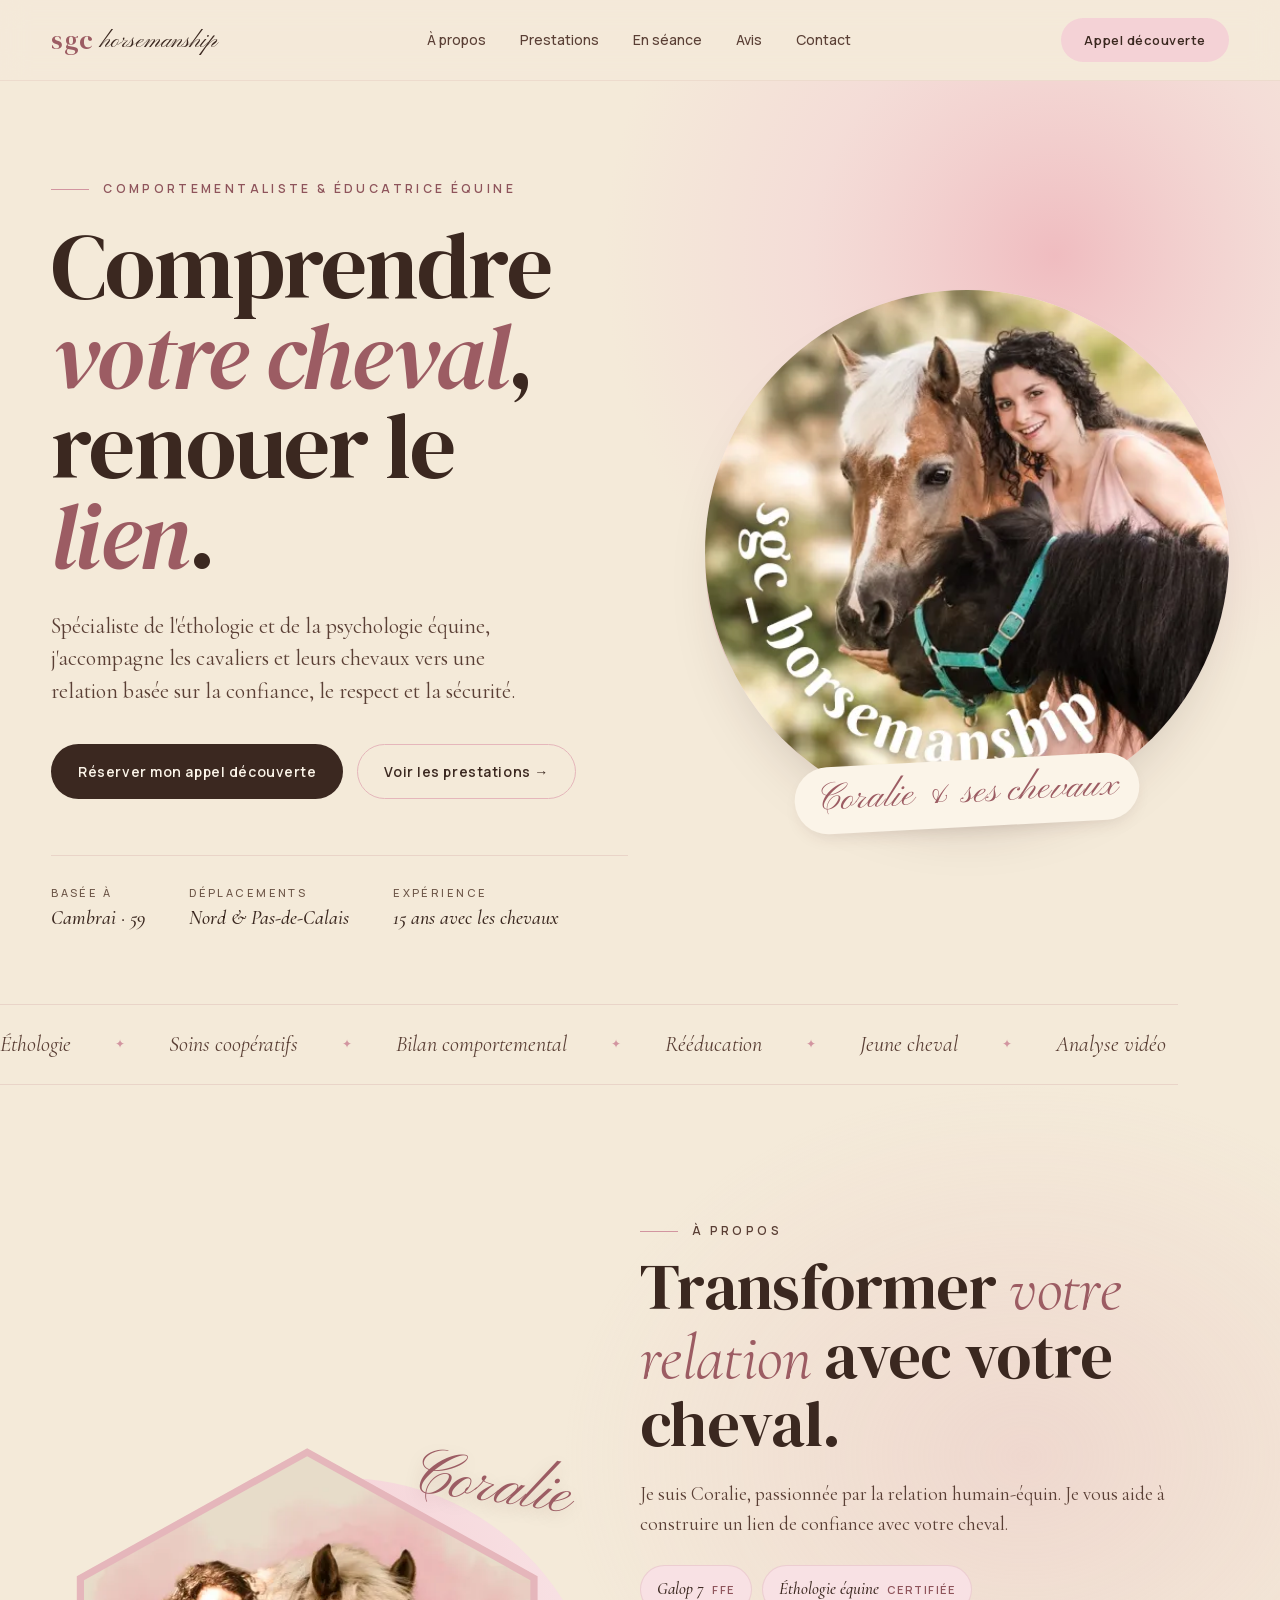
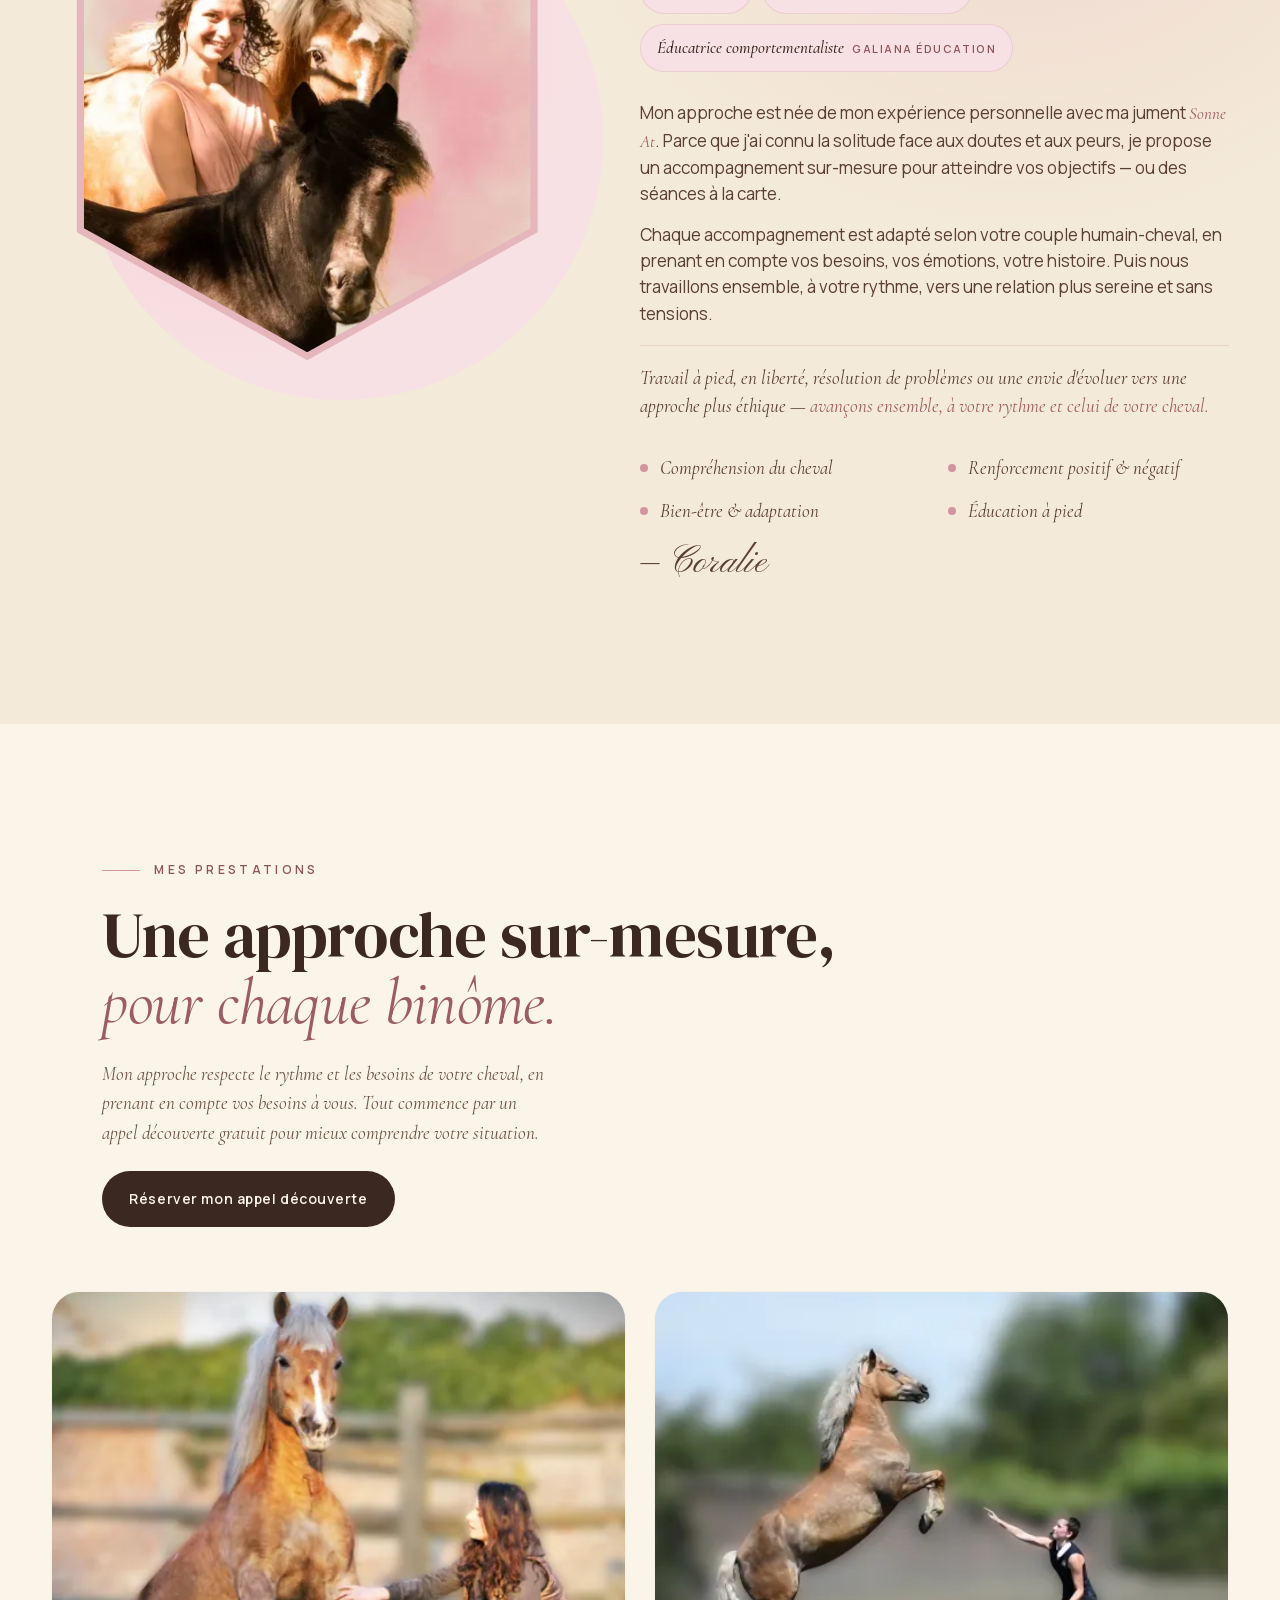
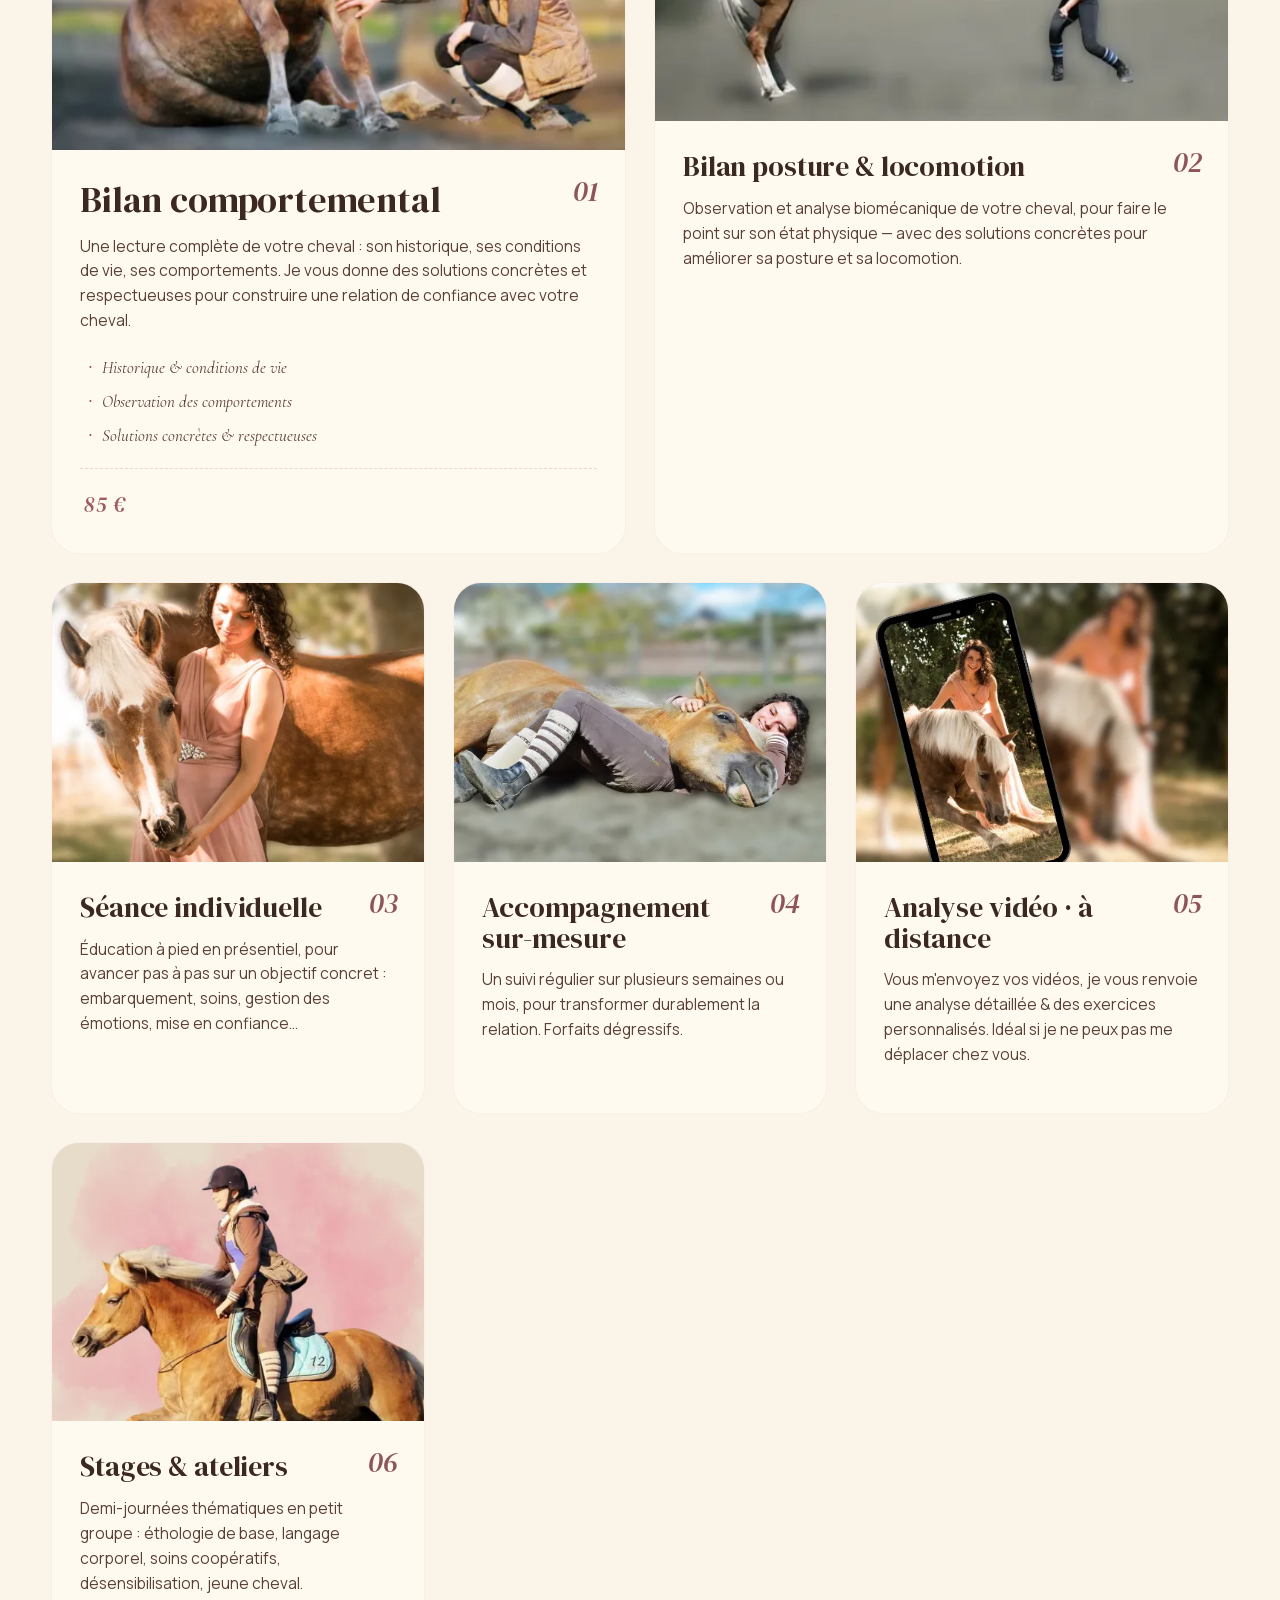
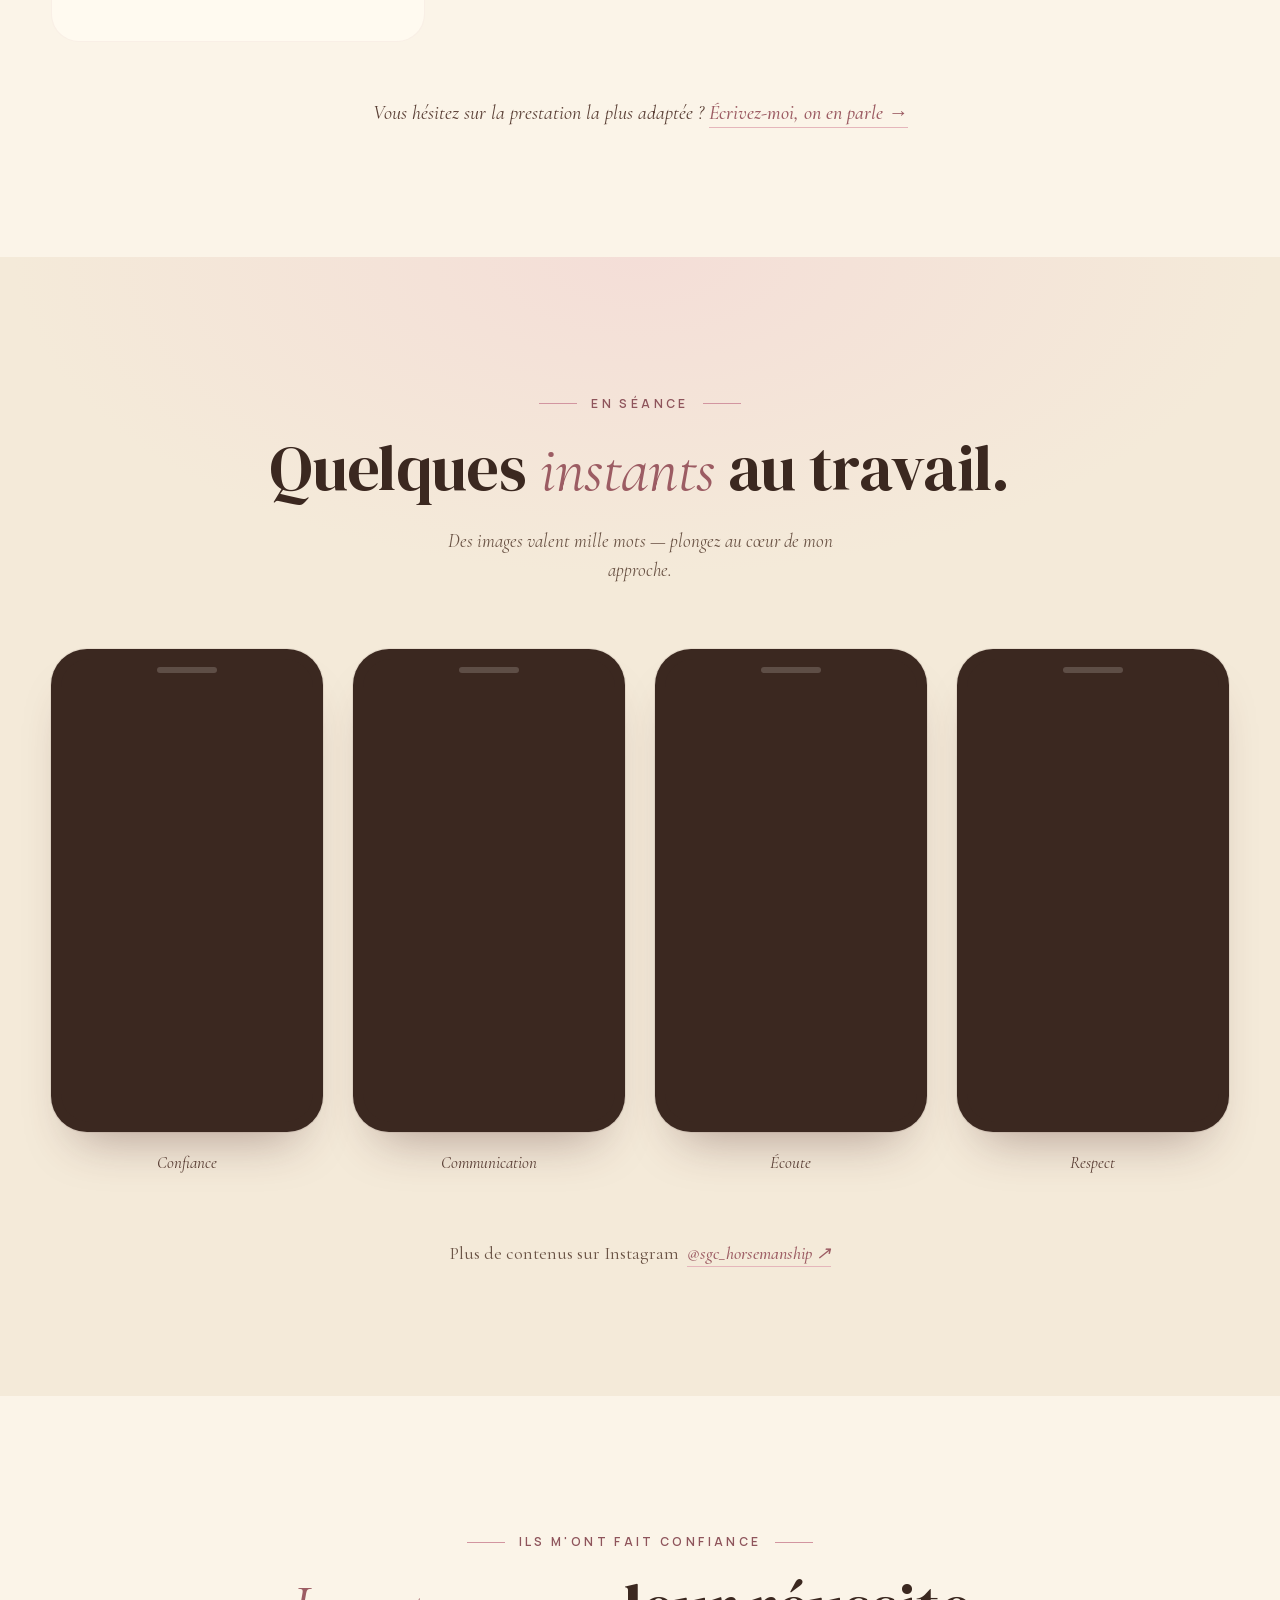
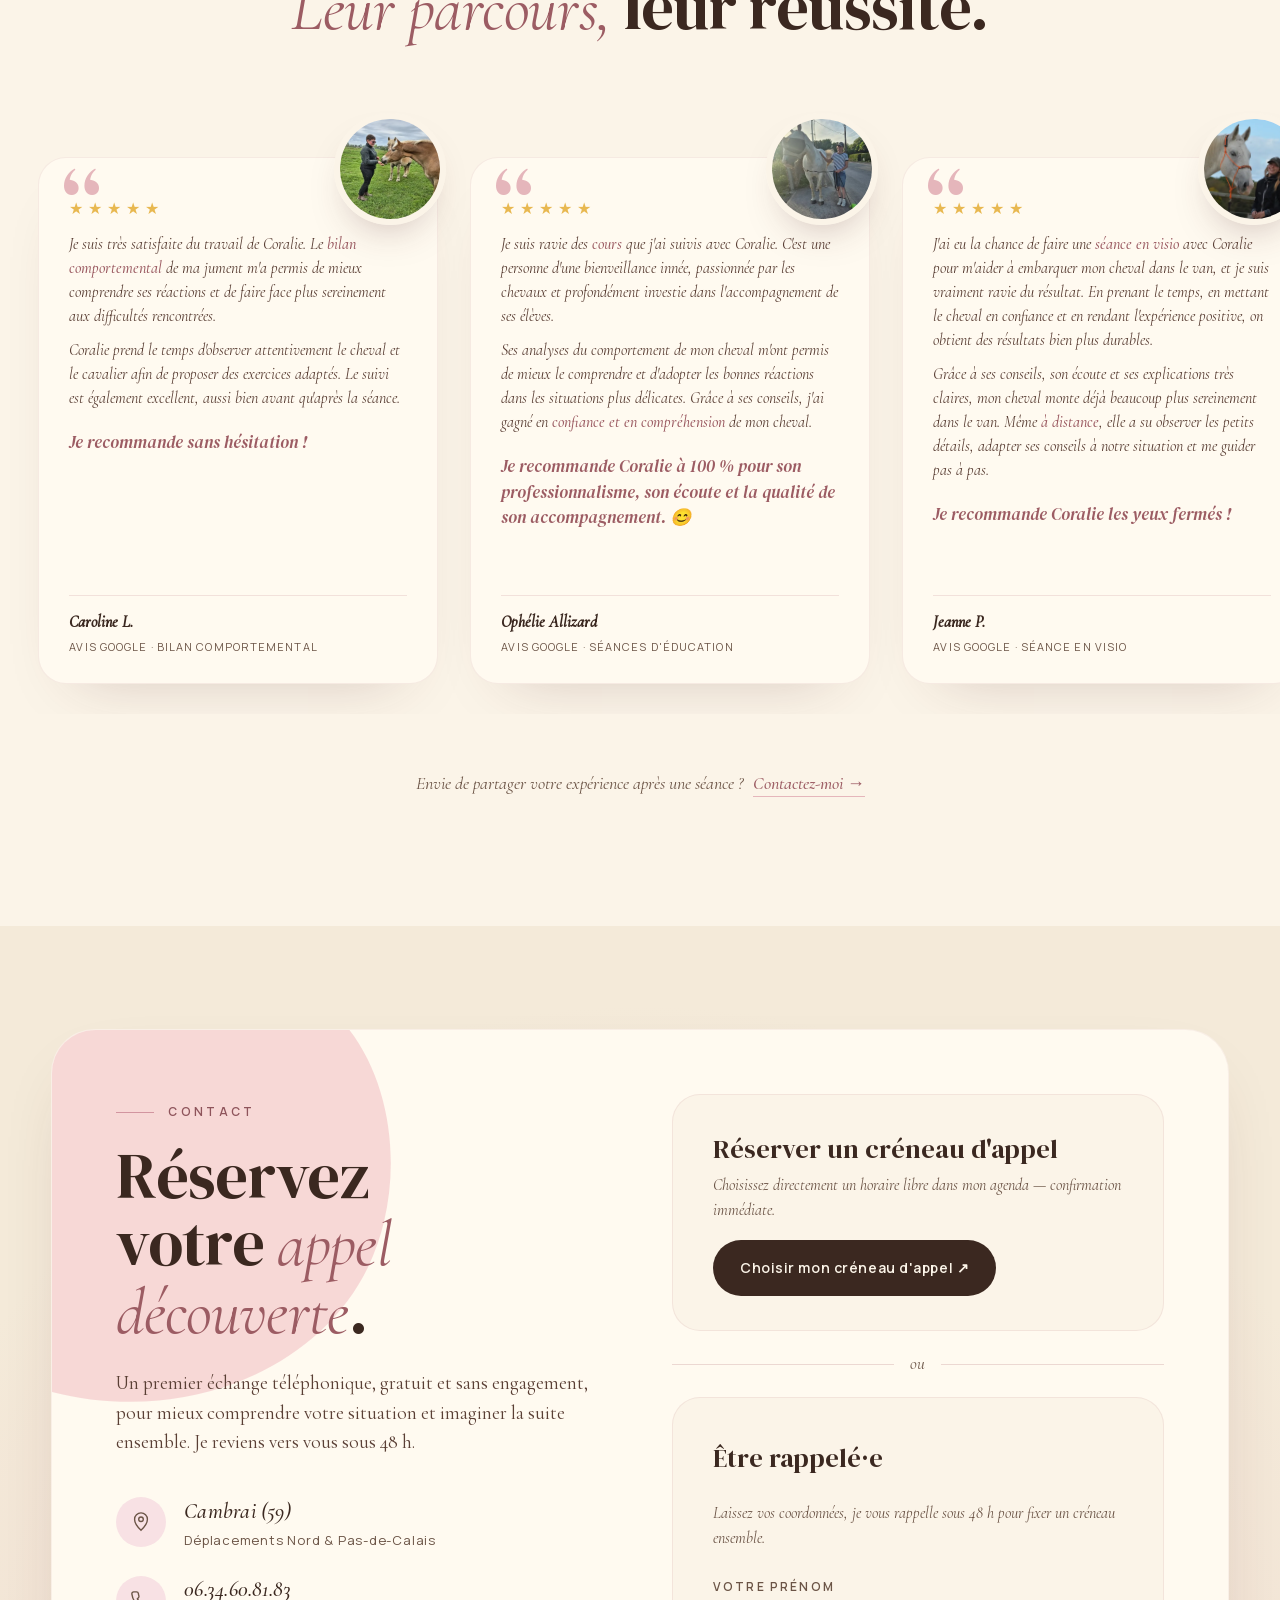
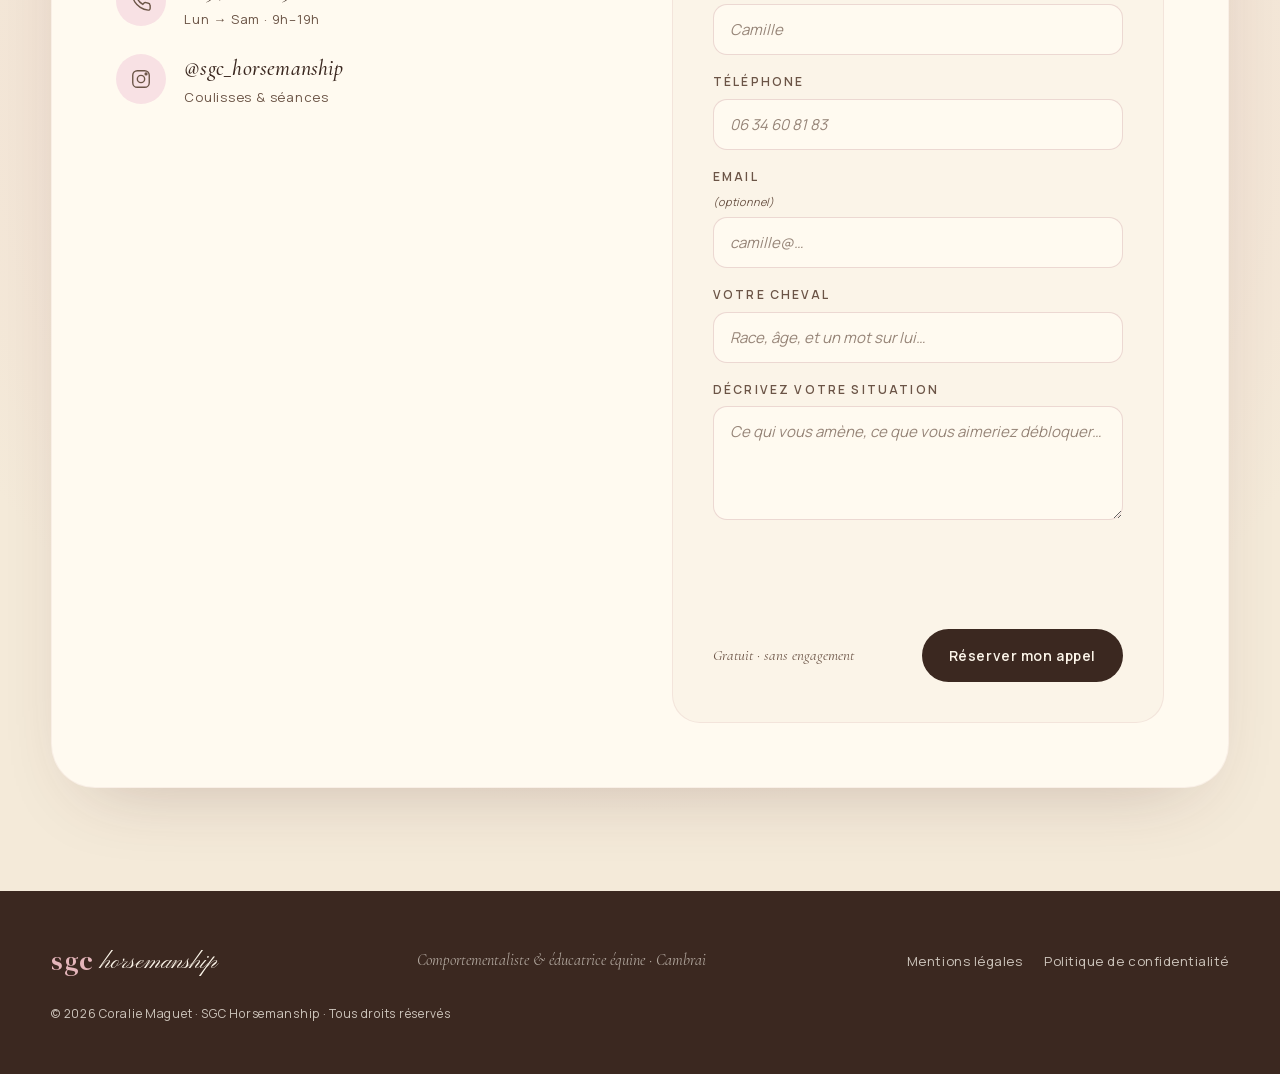
==== commit 53e59b12: "new reviews" ====
--- a/index.html
+++ b/index.html
@@ -45,7 +45,7 @@
   <link rel="preload" as="font" type="font/woff2" href="/assets/fonts/dm-serif-display-latin.woff2" crossorigin>
   <link rel="preload" as="image" href="/assets/img/hero-coralie.webp" type="image/webp">
 
-  <link rel="stylesheet" href="/assets/css/styles.css">
+  <link rel="stylesheet" href="/assets/css/styles.css?v=20260803">
 
   <!-- Cloudflare Turnstile — invisible CAPTCHA for the contact form -->
   <script src="https://challenges.cloudflare.com/turnstile/v0/api.js" defer></script>
@@ -233,6 +233,44 @@
         }
       },
       {
+        "@type": "Review",
+        "@id": "https://sgchorsemanship.fr/#review-jeanne-p",
+        "reviewRating": {
+          "@type": "Rating",
+          "ratingValue": "5",
+          "bestRating": "5"
+        },
+        "author": {
+          "@type": "Person",
+          "name": "Jeanne P."
+        },
+        "reviewBody": "J'ai eu la chance de faire une séance en visio avec Coralie pour m'aider à embarquer mon cheval dans le van, et je suis vraiment ravie du résultat. Sa méthode, basée sur le comportement du cheval et le respect de ses émotions, m'a permis de voir les choses complètement différemment. Avec Coralie, j'ai découvert qu'en prenant le temps, en mettant le cheval en confiance et en rendant l'expérience positive, on obtient des résultats bien plus durables. Grâce à ses conseils, son écoute et ses explications très claires, mon cheval monte déjà beaucoup plus sereinement dans le van. Même à distance, elle a su observer les petits détails, adapter ses conseils à notre situation et me guider pas à pas. Je recommande Coralie les yeux fermés à toutes les personnes qui souhaitent mieux comprendre leur cheval et construire une vraie relation de confiance.",
+        "itemReviewed": { "@id": "https://sgchorsemanship.fr/#service-analyse-video" },
+        "publisher": {
+          "@type": "Organization",
+          "name": "Google"
+        }
+      },
+      {
+        "@type": "Review",
+        "@id": "https://sgchorsemanship.fr/#review-chloe-rallo",
+        "reviewRating": {
+          "@type": "Rating",
+          "ratingValue": "5",
+          "bestRating": "5"
+        },
+        "author": {
+          "@type": "Person",
+          "name": "Chloé Rallo"
+        },
+        "reviewBody": "Si vous recherchez une éducatrice comportementaliste équin à l'écoute, bienveillante et compétente, je vous recommande Coralie sans la moindre hésitation. Que ce soit pour mieux comprendre les comportements de votre cheval, l'aider à gérer ses émotions, résoudre certaines difficultés du quotidien ou travailler des apprentissages comme le transport en van, le travail à pied ou d'autres problématiques, Coralie saura s'adapter aussi bien à votre cheval qu'à vous. Elle possède de solides connaissances en comportement équin, qu'elle a su enrichir grâce à sa formation et à une véritable expérience de terrain. Son approche est à la fois respectueuse du cheval, pédagogique et personnalisée. Je la recommande chaleureusement à tous les propriétaires qui souhaitent mieux comprendre leur cheval et construire avec lui une relation sereine et durable.",
+        "itemReviewed": { "@id": "https://sgchorsemanship.fr/#business" },
+        "publisher": {
+          "@type": "Organization",
+          "name": "Google"
+        }
+      },
+      {
         "@type": "WebSite",
         "@id": "https://sgchorsemanship.fr/#website",
         "url": "https://sgchorsemanship.fr/",
@@ -604,6 +642,58 @@
         <footer>
           <strong>Ophélie Allizard</strong>
           <span>Avis Google · Séances d'éducation</span>
+        </footer>
+      </blockquote>
+    </div>
+
+    <div class="avis__single">
+      <figure class="avis__photo-round">
+        <picture>
+          <source srcset="/assets/img/avis-jeanne.webp" type="image/webp">
+          <img src="/assets/img/avis-jeanne.jpeg" alt="Jeanne P. avec son cheval gris — cliente en séance visio SGC Horsemanship" width="400" height="400" loading="lazy" decoding="async">
+        </picture>
+      </figure>
+
+      <blockquote class="quote quote--hero">
+        <div class="quote__stars" aria-label="5 étoiles sur 5">
+          <span>★</span><span>★</span><span>★</span><span>★</span><span>★</span>
+        </div>
+        <p>
+          J'ai eu la chance de faire une <em>séance en visio</em> avec Coralie pour m'aider à embarquer mon cheval dans le van, et je suis vraiment ravie du résultat. En prenant le temps, en mettant le cheval en confiance et en rendant l'expérience positive, on obtient des résultats bien plus durables.
+        </p>
+        <p>
+          Grâce à ses conseils, son écoute et ses explications très claires, mon cheval monte déjà beaucoup plus sereinement dans le van. Même <em>à distance</em>, elle a su observer les petits détails, adapter ses conseils à notre situation et me guider pas à pas.
+        </p>
+        <p class="quote__punch">Je recommande Coralie les yeux fermés&nbsp;!</p>
+        <footer>
+          <strong>Jeanne P.</strong>
+          <span>Avis Google · Séance en visio</span>
+        </footer>
+      </blockquote>
+    </div>
+
+    <div class="avis__single avis__single--alt">
+      <figure class="avis__photo-round">
+        <picture>
+          <source srcset="/assets/img/avis-chloe.webp" type="image/webp">
+          <img src="/assets/img/avis-chloe.jpeg" alt="Chloé Rallo entourée de ses chevaux — cliente SGC Horsemanship" width="400" height="400" loading="lazy" decoding="async">
+        </picture>
+      </figure>
+
+      <blockquote class="quote quote--hero">
+        <div class="quote__stars" aria-label="5 étoiles sur 5">
+          <span>★</span><span>★</span><span>★</span><span>★</span><span>★</span>
+        </div>
+        <p>
+          Si vous recherchez une éducatrice comportementaliste équin <em>à l'écoute, bienveillante et compétente</em>, je vous recommande Coralie sans la moindre hésitation. Que ce soit pour mieux comprendre votre cheval, l'aider à gérer ses émotions ou travailler des apprentissages comme le transport en van, elle saura s'adapter aussi bien à votre cheval qu'à vous.
+        </p>
+        <p>
+          Elle possède de solides connaissances en comportement équin, enrichies par sa formation et une véritable <em>expérience de terrain</em>. Son approche est à la fois respectueuse du cheval, pédagogique et personnalisée.
+        </p>
+        <p class="quote__punch">Je la recommande chaleureusement à tous les propriétaires.</p>
+        <footer>
+          <strong>Chloé Rallo</strong>
+          <span>Avis Google · Comportementalisme équin</span>
         </footer>
       </blockquote>
     </div>
@@ -713,7 +803,7 @@
     </div>
   </footer>
 
-  <script src="/assets/js/main.js"></script>
+  <script src="/assets/js/main.js?v=20260803"></script>
 
   <!-- Web Analytics is injected automatically by Cloudflare Pages when
        enabled in the project's Web Analytics tab. No script needed here. -->
--- a/assets/css/styles.css
+++ b/assets/css/styles.css
@@ -966,26 +966,43 @@
   background: var(--cream-soft);
 }
 .avis__grid {
-  max-width: 1360px;
-  margin: 0 auto;
-  display: grid;
-  grid-template-columns: 1fr 1fr;
-  gap: clamp(24px, 3vw, 40px);
+  /* full-bleed: cancel the section's side padding so cards clip at the real
+     screen edge, then restore it inside the scroller */
+  margin: 0 calc(-1 * clamp(20px, 3vw, 44px));
+  display: flex;
+  gap: clamp(20px, 2.5vw, 32px);
   align-items: stretch;
+  overflow-x: auto;
+  scroll-snap-type: x mandatory;
+  scroll-padding-inline: clamp(20px, 3vw, 44px);
+  overscroll-behavior-x: contain;
+  -webkit-overflow-scrolling: touch;
+  /* top padding = round photo overhang so it isn't clipped by the scroller */
+  padding: 34px clamp(20px, 3vw, 44px) 30px;
+  scrollbar-width: thin;
+  scrollbar-color: var(--rose) transparent;
+}
+.avis__grid::-webkit-scrollbar { height: 6px; }
+.avis__grid::-webkit-scrollbar-track { background: transparent; }
+.avis__grid::-webkit-scrollbar-thumb {
+  background: var(--rose);
+  border-radius: 999px;
 }
 .avis__single {
   position: relative;
-  padding: 20px 0 0;
+  padding: 16px 0 0;
   display: flex;
+  flex: 0 0 min(83vw, 400px);
+  scroll-snap-align: center;
 }
 .avis__photo-round {
   position: absolute;
-  top: -34px; right: -14px;
-  width: 150px; height: 150px;
+  top: -28px; right: -8px;
+  width: 112px; height: 112px;
   margin: 0;
   border-radius: 50%;
   overflow: hidden;
-  border: 8px solid var(--cream-soft);
+  border: 6px solid var(--cream-soft);
   box-shadow: 0 20px 40px -20px rgba(80, 40, 40, 0.35);
   z-index: 2;
   transform: rotate(4deg);
@@ -1000,7 +1017,7 @@
   display: flex;
   flex-direction: column;
   flex: 1;
-  padding: 54px 44px 40px;
+  padding: 38px 30px 28px;
   background: var(--milk);
   border-radius: var(--r-card);
   border: 1px solid rgba(180, 114, 121, 0.12);
@@ -1010,25 +1027,25 @@
 .quote--hero::before {
   content: "“";
   position: absolute;
-  top: 0; left: 30px;
+  top: 0; left: 22px;
   font-family: var(--serif);
-  font-size: 140px;
+  font-size: 96px;
   color: var(--rose);
   line-height: 1;
 }
 .quote__stars {
-  display: flex; gap: 4px;
+  display: flex; gap: 3px;
   color: #E8B850;
-  font-size: 22px;
-  margin: 0 0 18px;
+  font-size: 16px;
+  margin: 0 0 12px;
   letter-spacing: 2px;
 }
 .quote--hero p {
   font-family: var(--serif-c);
-  font-size: clamp(18px, 1.5vw, 20px);
-  line-height: 1.55;
+  font-size: 16px;
+  line-height: 1.5;
   color: var(--ink-soft);
-  margin: 0 0 14px;
+  margin: 0 0 10px;
   font-style: italic;
   font-weight: 400;
 }
@@ -1041,25 +1058,25 @@
   font-family: var(--serif) !important;
   font-style: italic !important;
   color: var(--mauve) !important;
-  font-size: 21px !important;
-  margin: 16px 0 24px !important;
+  font-size: 17px !important;
+  margin: 10px 0 18px !important;
 }
 .quote--hero footer {
-  display: flex; flex-direction: column; gap: 4px;
+  display: flex; flex-direction: column; gap: 3px;
   margin-top: auto;
-  padding-top: 18px;
+  padding-top: 14px;
   border-top: 1px solid rgba(180, 114, 121, 0.18);
   font-style: normal;
 }
 .quote--hero footer strong {
   font-family: var(--serif-c);
-  font-size: 19px;
+  font-size: 16px;
   color: var(--ink);
   font-style: italic;
   font-weight: 600;
 }
 .quote--hero footer span {
-  font-size: 12px;
+  font-size: 11px;
   color: var(--ink-mute);
   letter-spacing: 0.1em;
   text-transform: uppercase;
@@ -1081,22 +1098,15 @@
   margin-left: 6px;
 }
 
-@media (max-width: 920px) {
-  .avis__grid {
-    grid-template-columns: 1fr;
-    gap: 64px;
-    max-width: 640px;
-  }
-}
 @media (max-width: 700px) {
   .avis__photo-round {
-    width: 130px; height: 130px;
-    top: -30px; right: 10px;
+    width: 104px; height: 104px;
+    top: -26px; right: 6px;
   }
   .quote--hero {
-    padding: 40px 30px 36px;
+    padding: 34px 24px 26px;
   }
-  .quote--hero::before { font-size: 100px; left: 16px; }
+  .quote--hero::before { font-size: 84px; left: 14px; }
 }
 
 /* ============ CONTACT ============ */
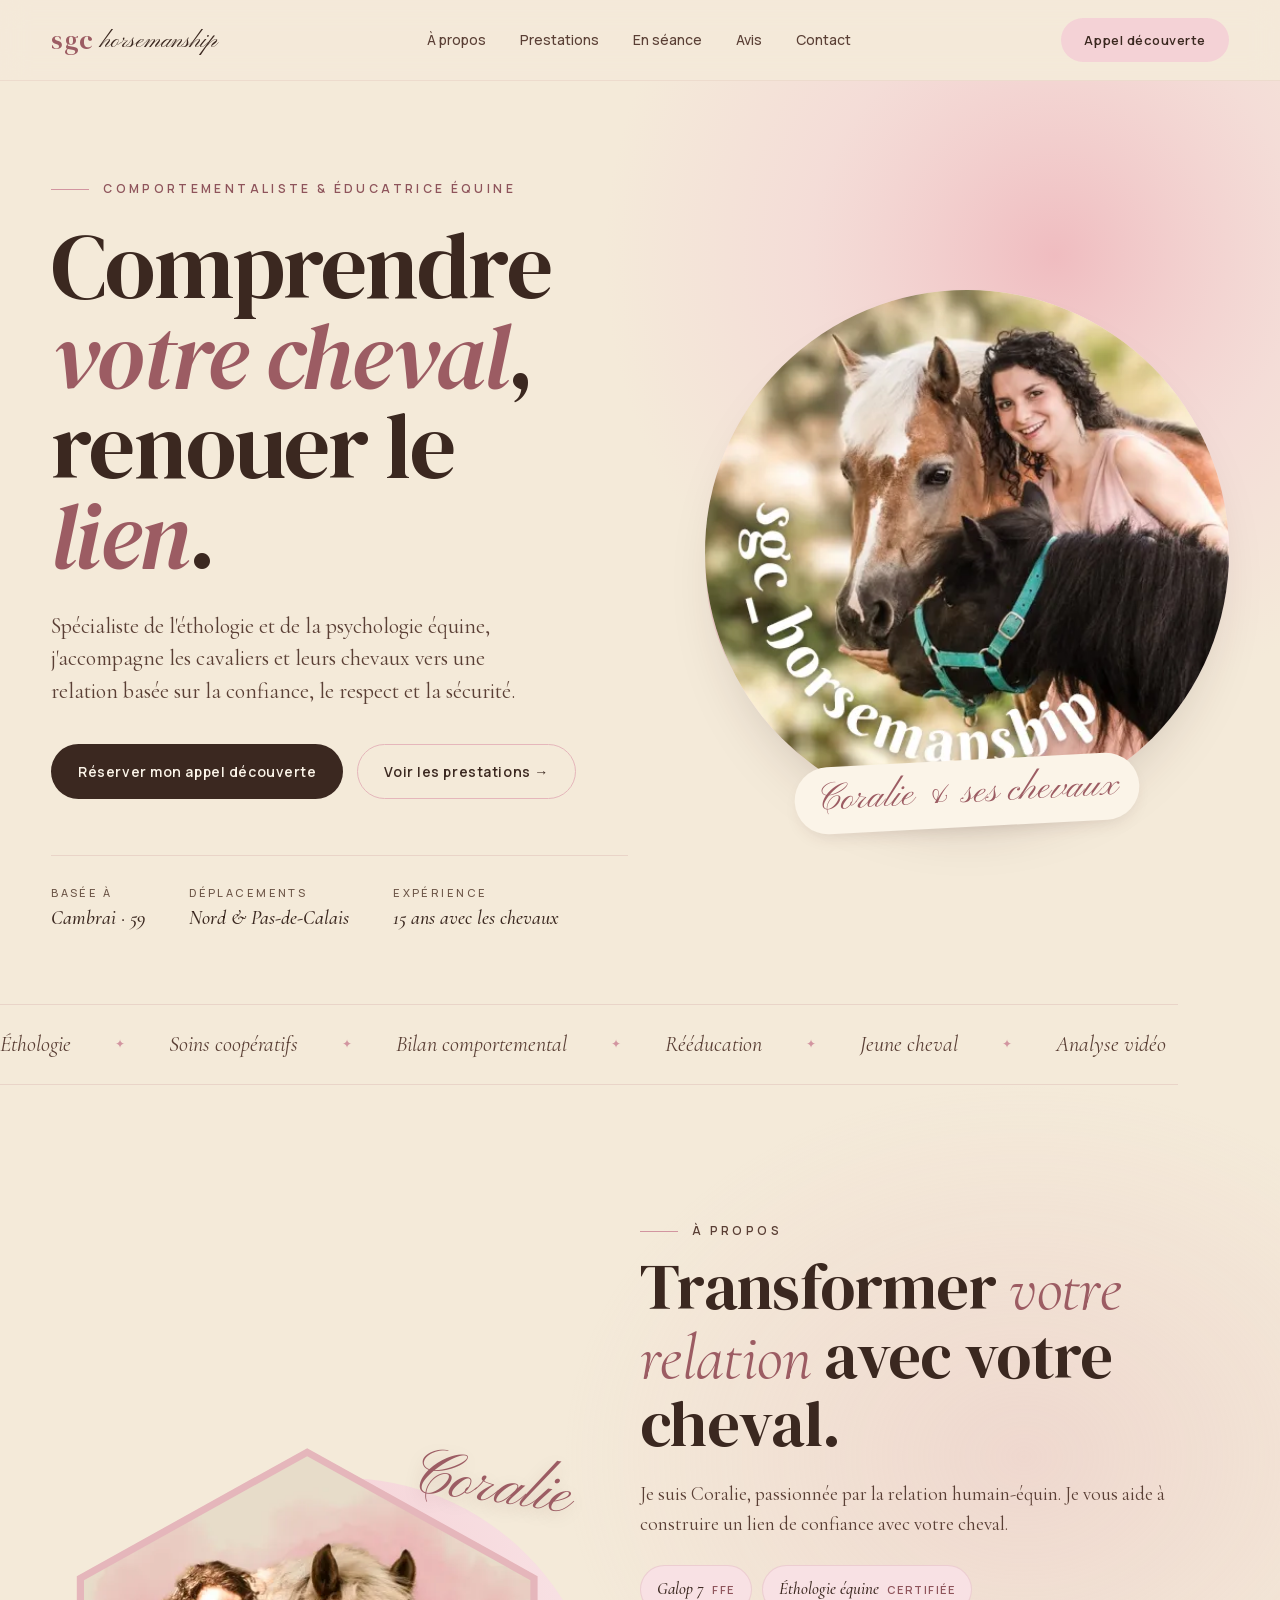
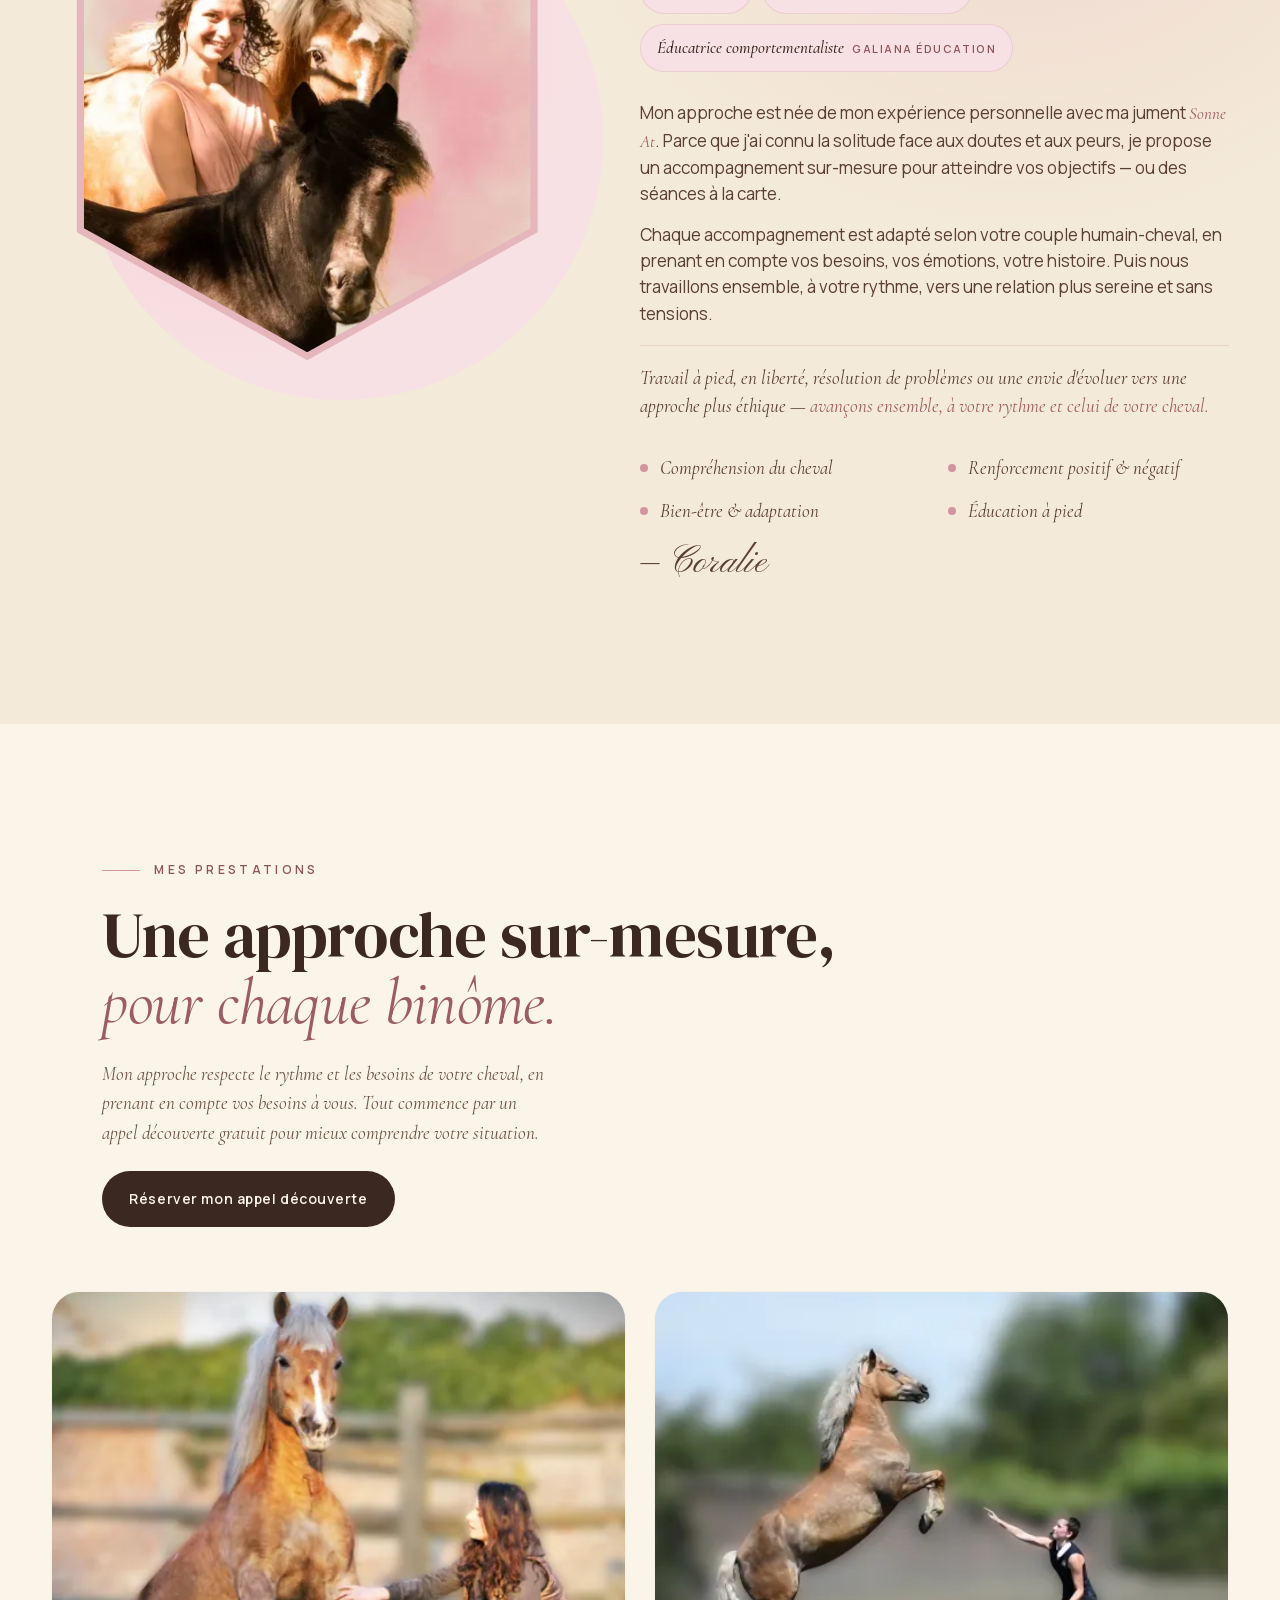
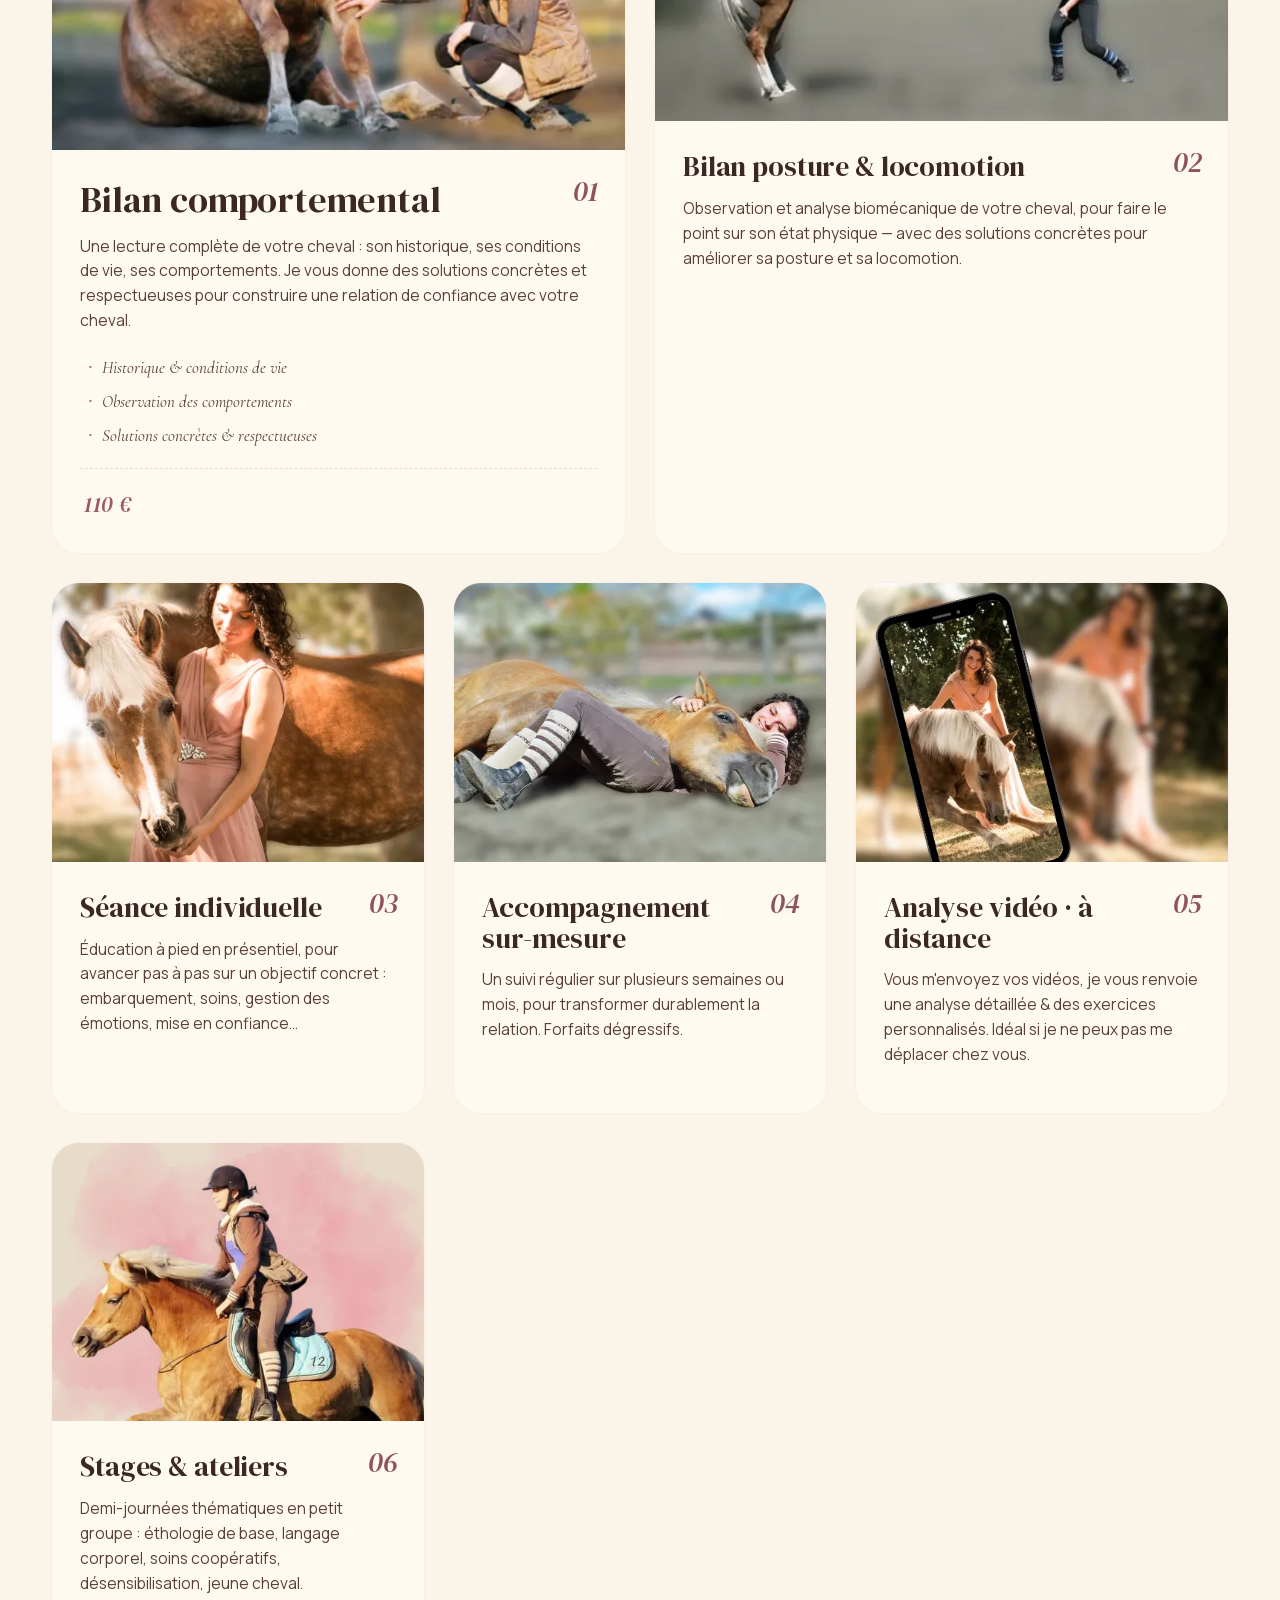
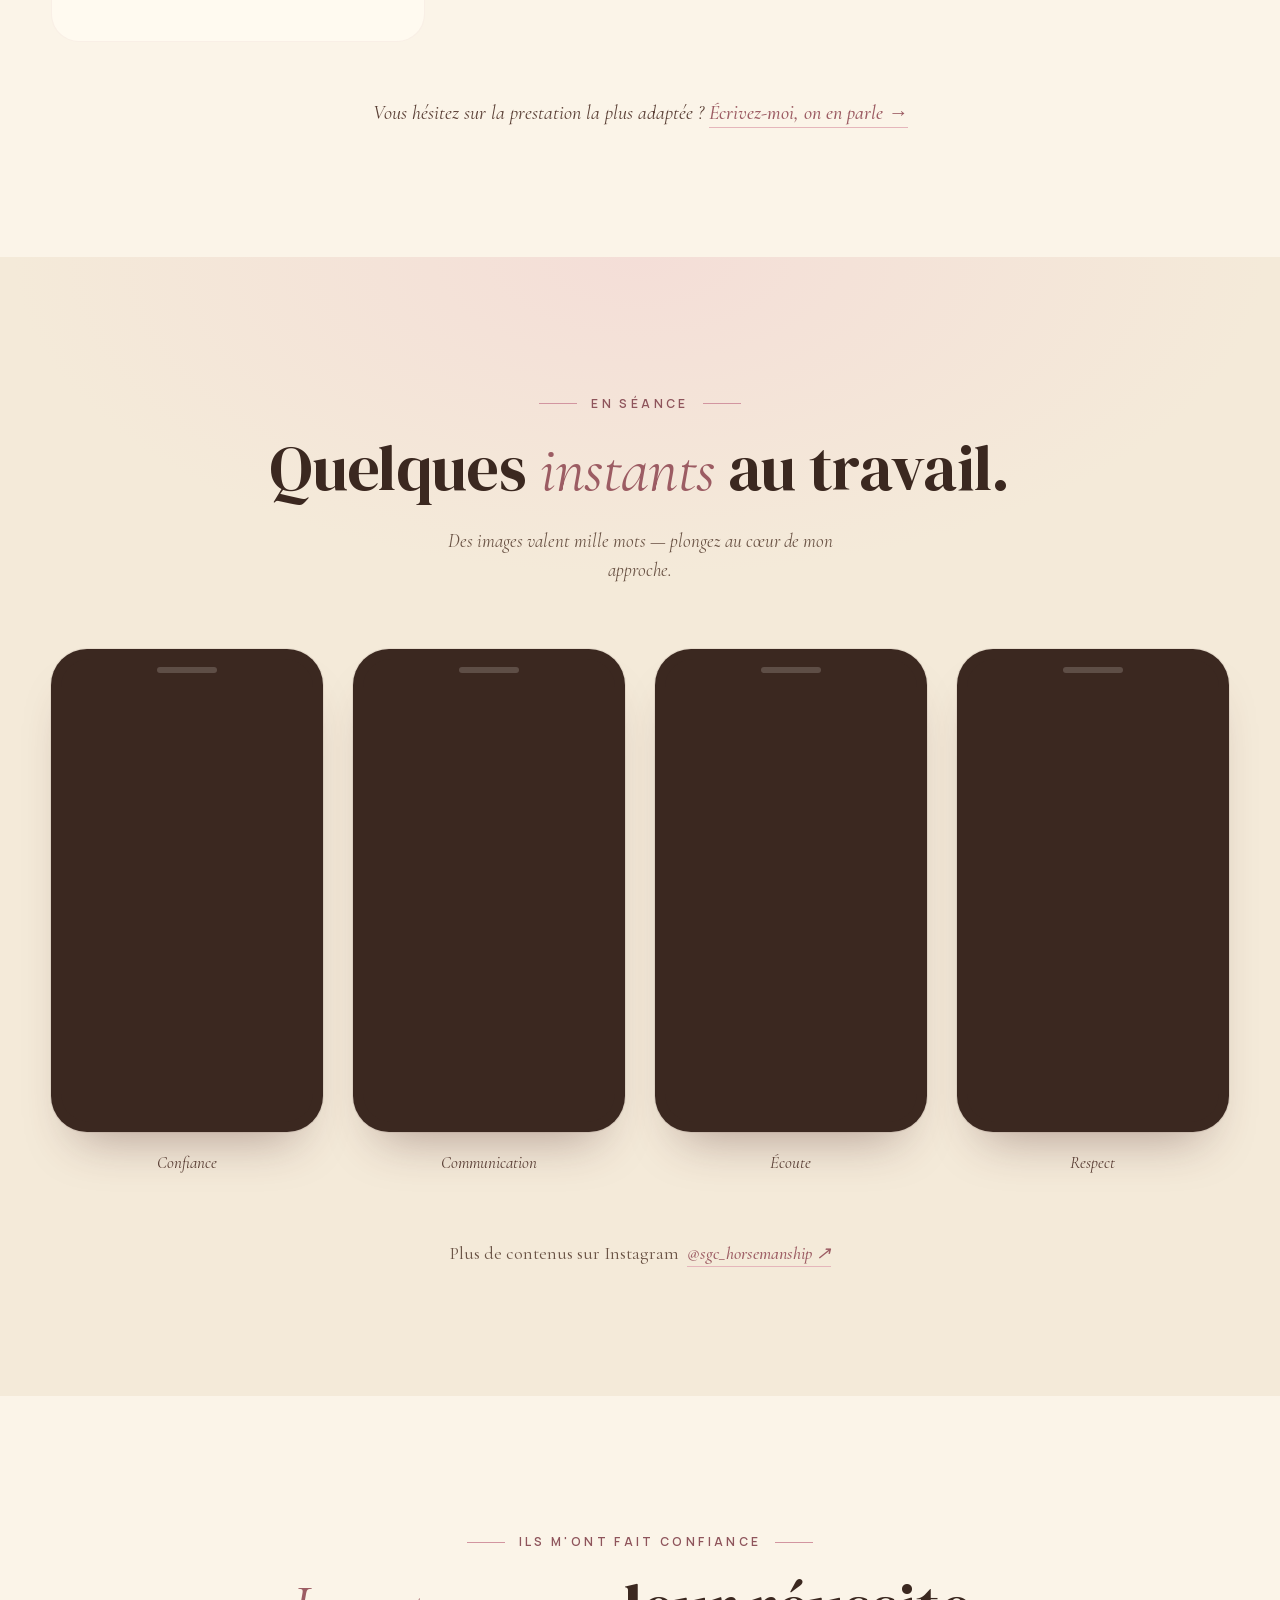
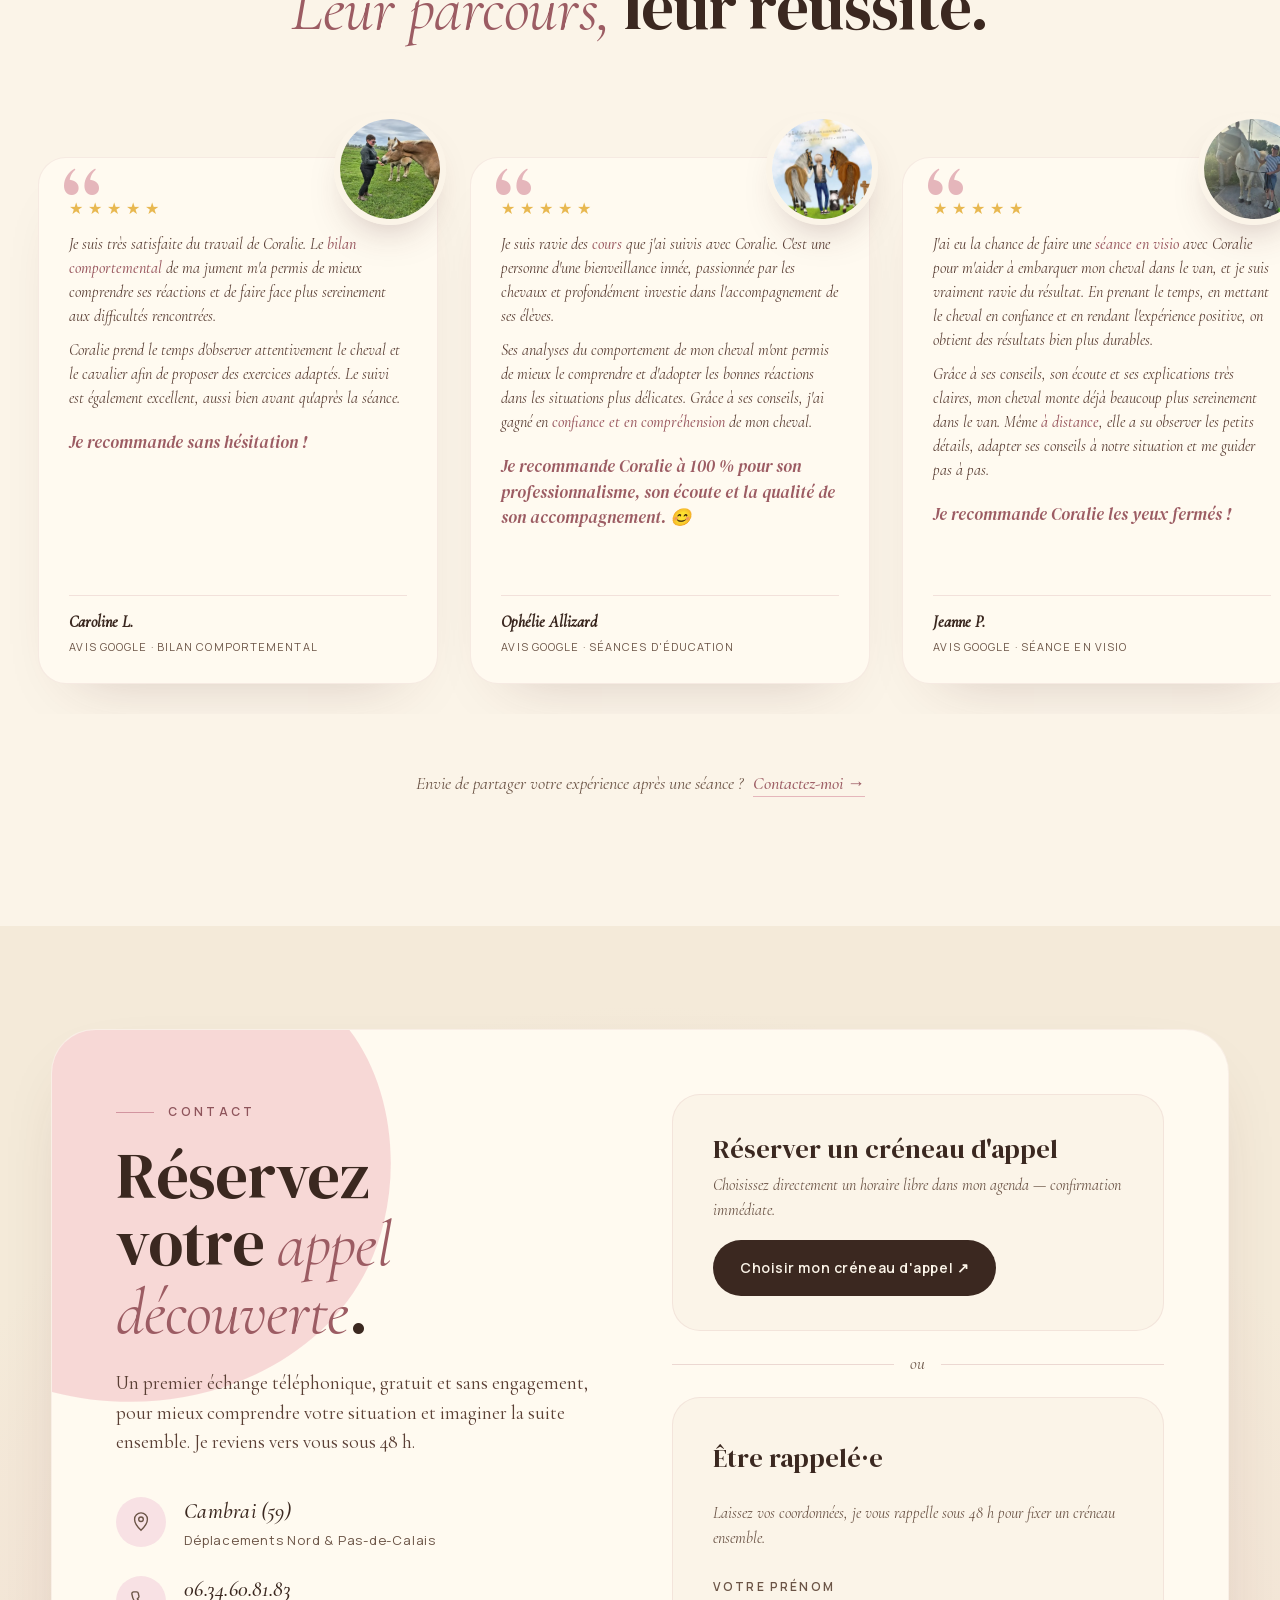
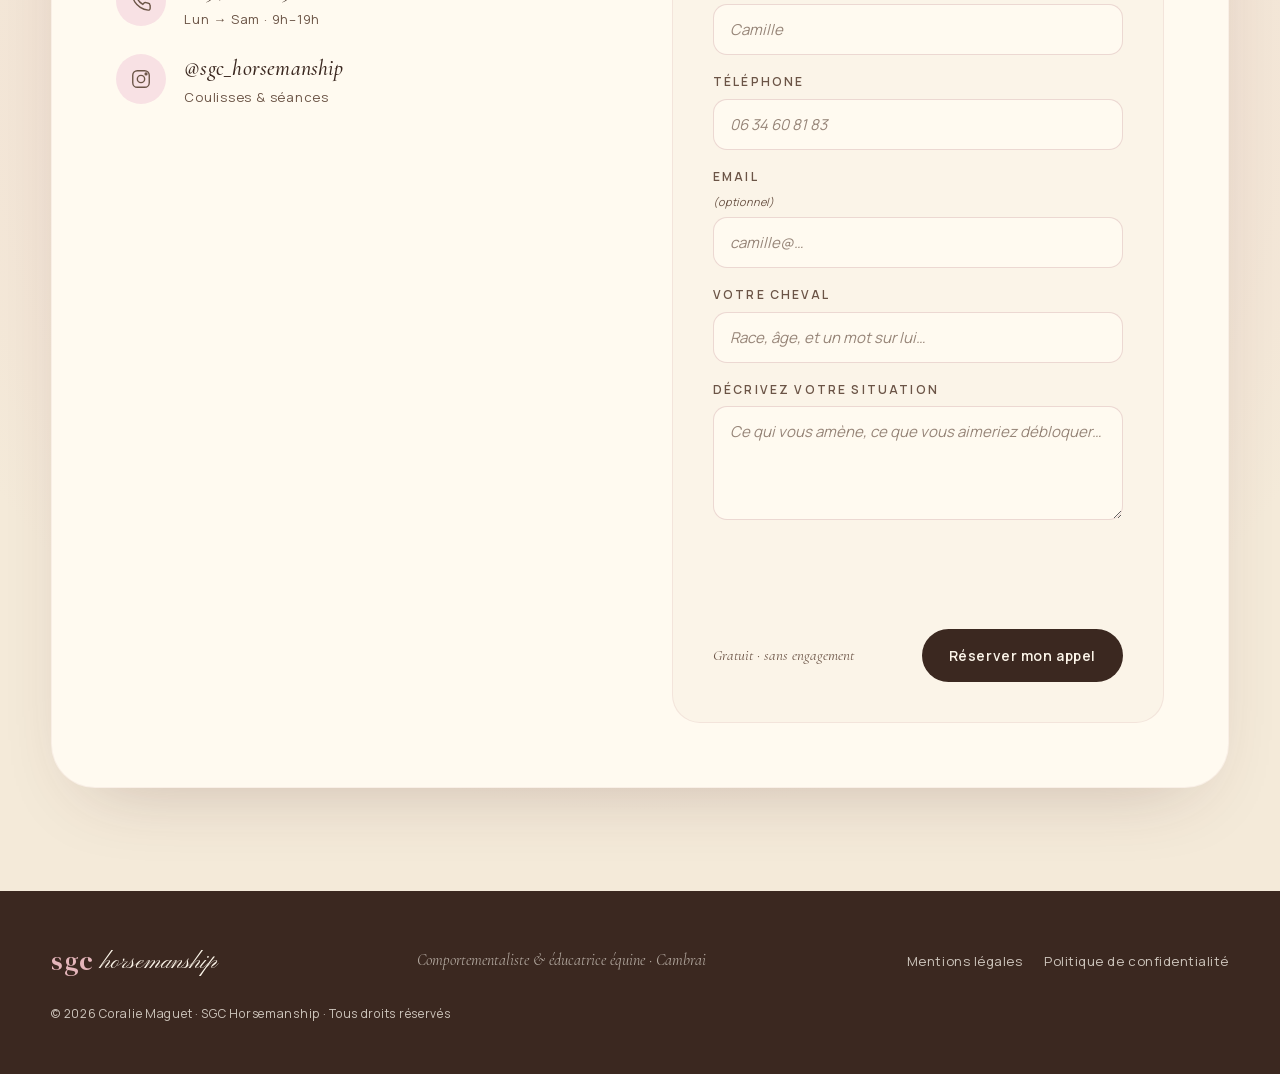
==== commit 3cf9254c: "Bilan comportemental à 110 €, correction des photos des avis - Prix du bilan comportemental : 85 € →" ====
--- a/index.html
+++ b/index.html
@@ -149,7 +149,7 @@
         ],
         "offers": {
           "@type": "Offer",
-          "price": "85",
+          "price": "110",
           "priceCurrency": "EUR",
           "availability": "https://schema.org/InStock"
         }
@@ -454,7 +454,7 @@
             <li>Observation des comportements</li>
             <li>Solutions concrètes &amp; respectueuses</li>
           </ul>
-          <span class="svc__price"><strong>85&nbsp;€</strong></span>
+          <span class="svc__price"><strong>110&nbsp;€</strong></span>
         </div>
       </article>
 
@@ -623,8 +623,8 @@
     <div class="avis__single avis__single--alt">
       <figure class="avis__photo-round">
         <picture>
-          <source srcset="/assets/img/avis-ophelie.webp" type="image/webp">
-          <img src="/assets/img/avis-ophelie.jpeg" alt="Ophélie Allizard avec son cheval — élève en séances d'éducation SGC Horsemanship" width="540" height="720" loading="lazy" decoding="async">
+          <source srcset="/assets/img/avis-ophelie-allizard.webp" type="image/webp">
+          <img src="/assets/img/avis-ophelie-allizard.jpeg" alt="Illustration d'Ophélie Allizard entourée de ses chevaux — élève en séances d'éducation SGC Horsemanship" width="400" height="400" loading="lazy" decoding="async">
         </picture>
       </figure>
 
@@ -649,8 +649,8 @@
     <div class="avis__single">
       <figure class="avis__photo-round">
         <picture>
-          <source srcset="/assets/img/avis-jeanne.webp" type="image/webp">
-          <img src="/assets/img/avis-jeanne.jpeg" alt="Jeanne P. avec son cheval gris — cliente en séance visio SGC Horsemanship" width="400" height="400" loading="lazy" decoding="async">
+          <source srcset="/assets/img/avis-jeanne-pontieu.webp" type="image/webp">
+          <img src="/assets/img/avis-jeanne-pontieu.jpeg" alt="Jeanne P. avec son cheval blanc — cliente en séance visio SGC Horsemanship" width="540" height="720" loading="lazy" decoding="async">
         </picture>
       </figure>
 
@@ -675,8 +675,8 @@
     <div class="avis__single avis__single--alt">
       <figure class="avis__photo-round">
         <picture>
-          <source srcset="/assets/img/avis-chloe.webp" type="image/webp">
-          <img src="/assets/img/avis-chloe.jpeg" alt="Chloé Rallo entourée de ses chevaux — cliente SGC Horsemanship" width="400" height="400" loading="lazy" decoding="async">
+          <source srcset="/assets/img/avis-chloe-rallo.webp" type="image/webp">
+          <img src="/assets/img/avis-chloe-rallo.jpeg" alt="Chloé Rallo avec son cheval gris — cliente SGC Horsemanship" width="400" height="400" loading="lazy" decoding="async">
         </picture>
       </figure>
 
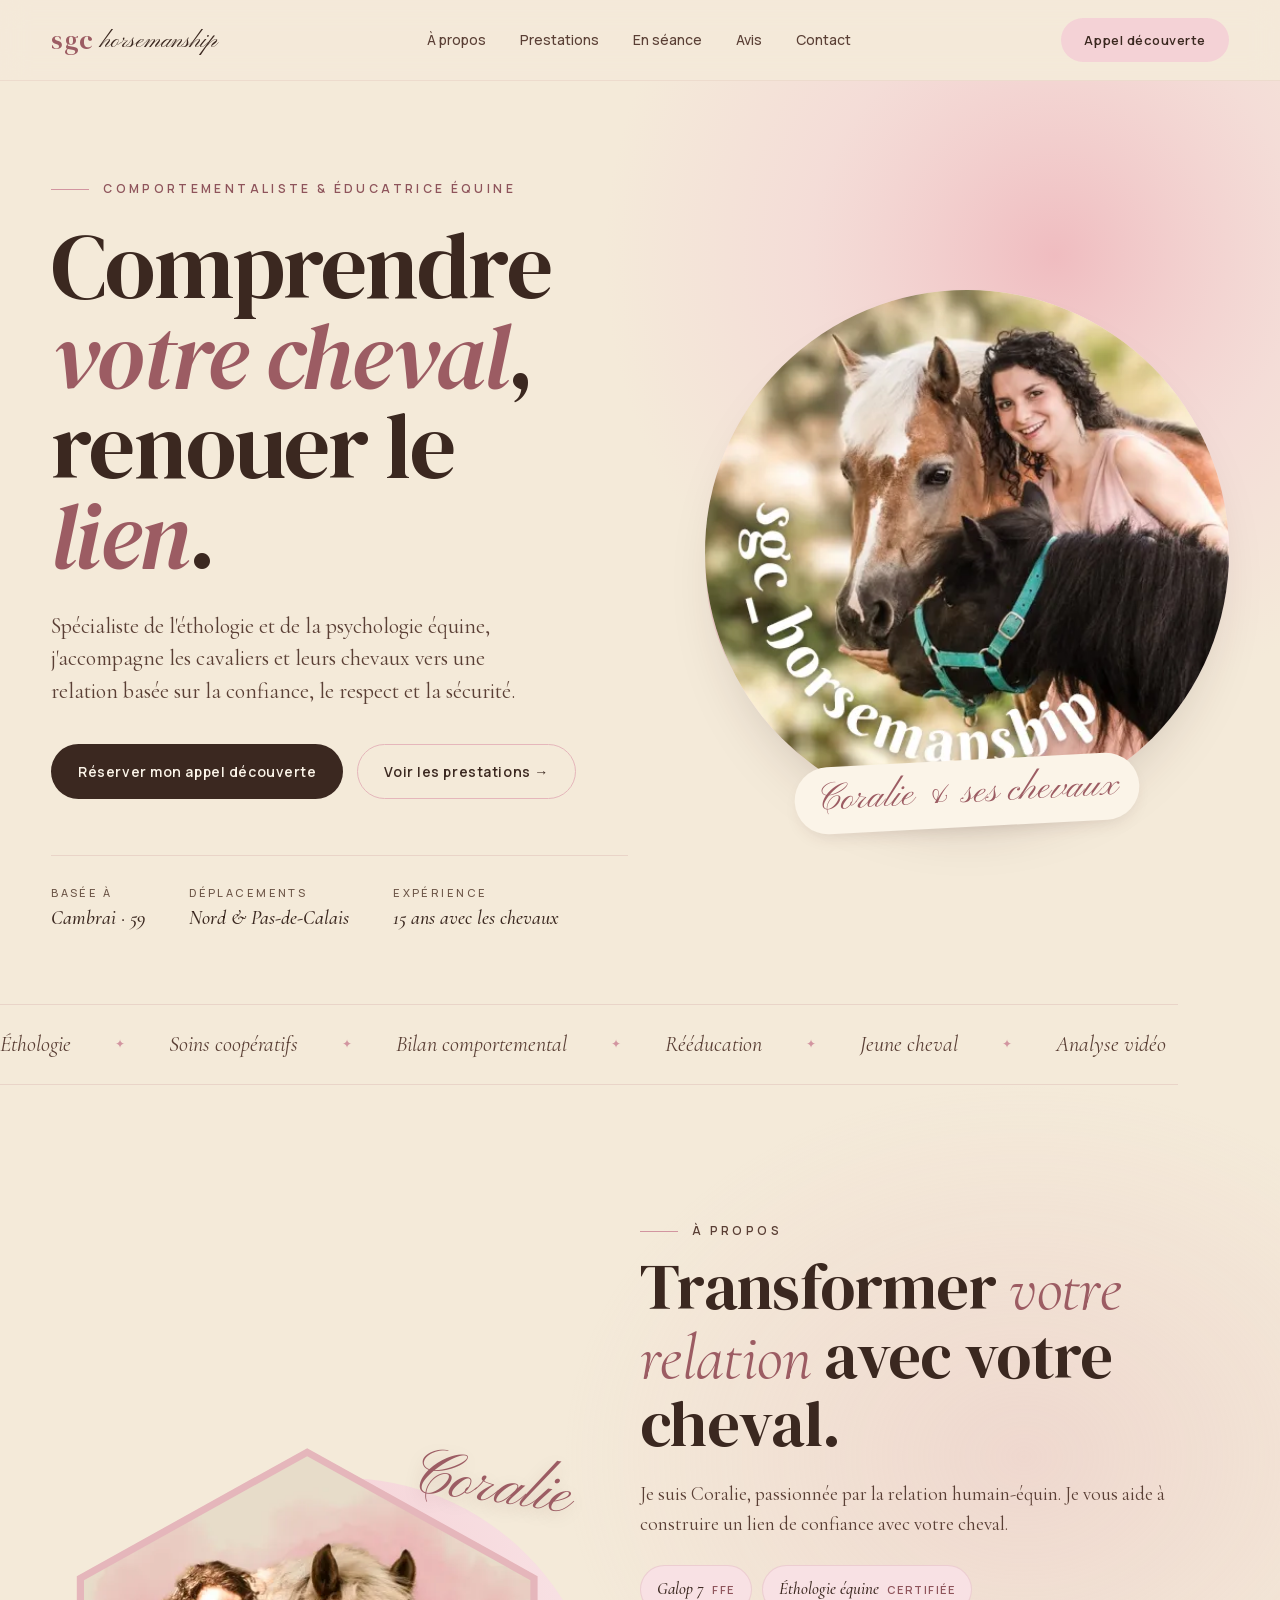
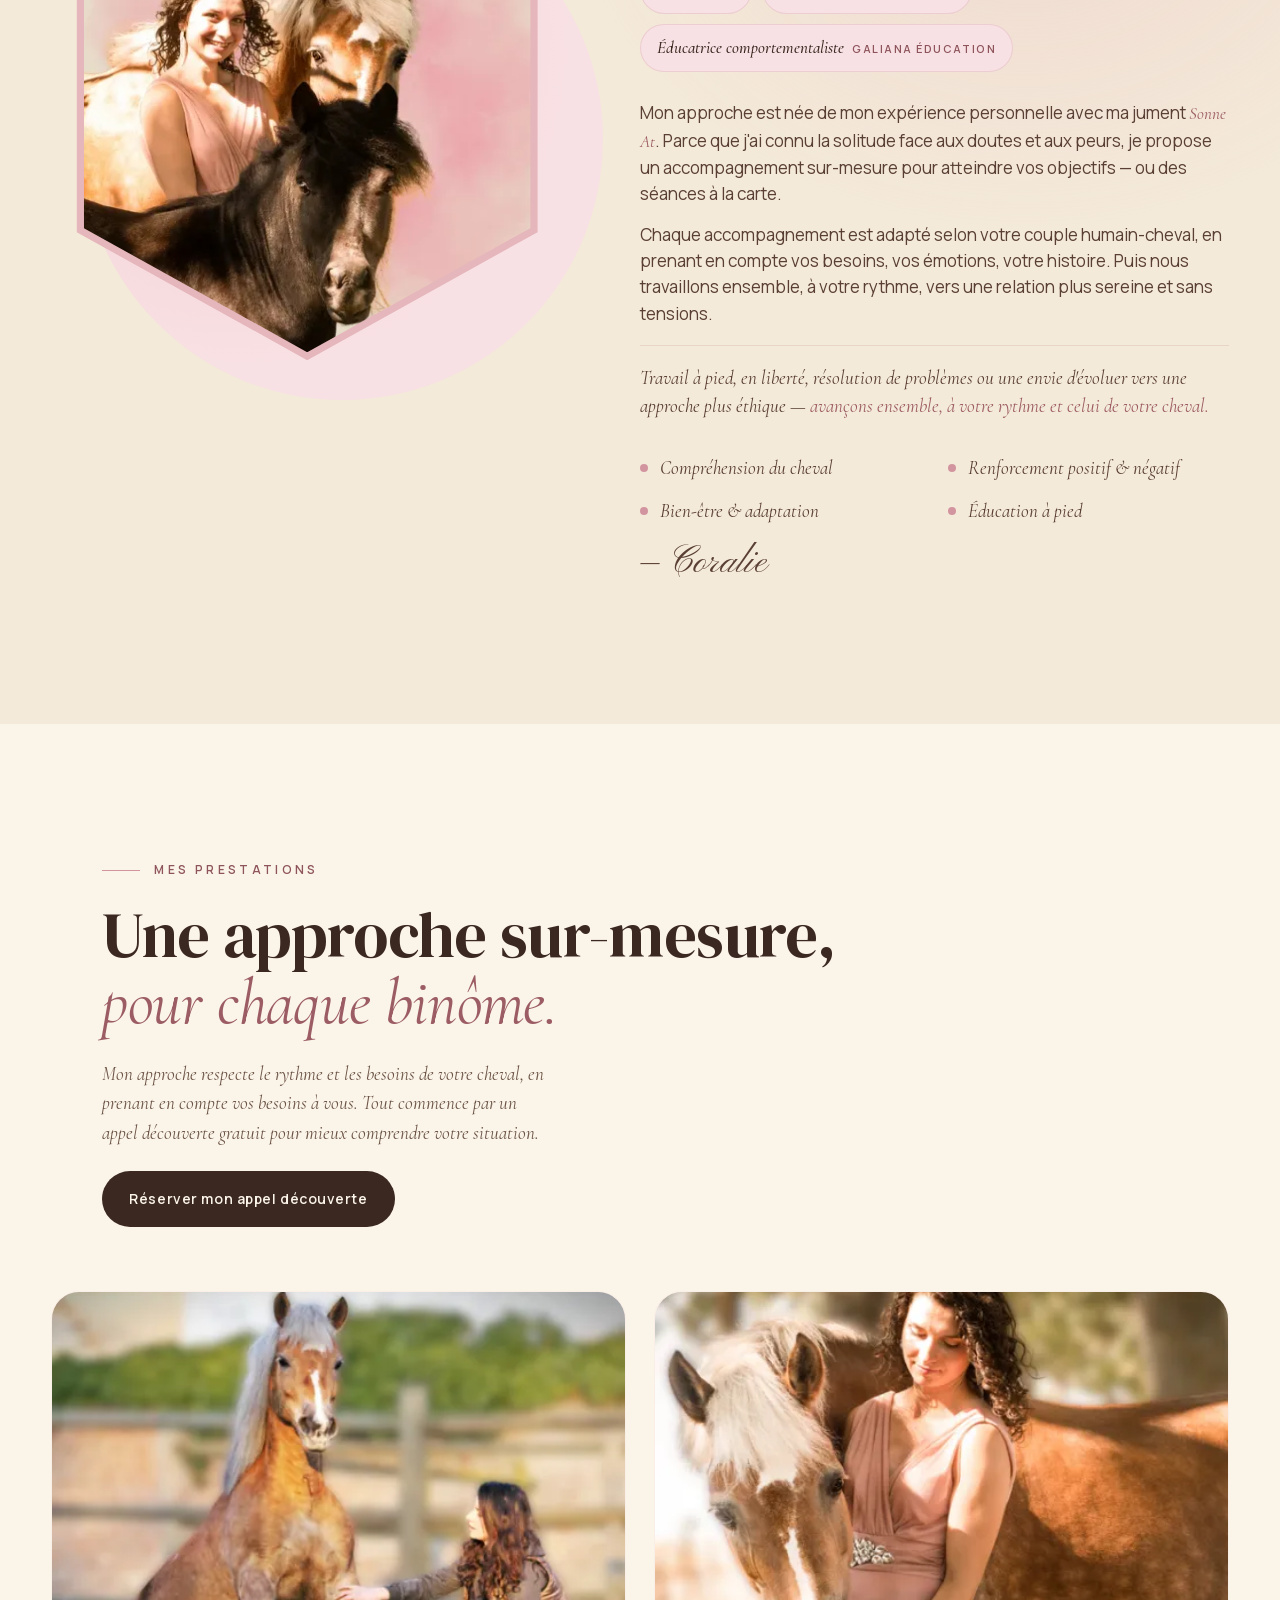
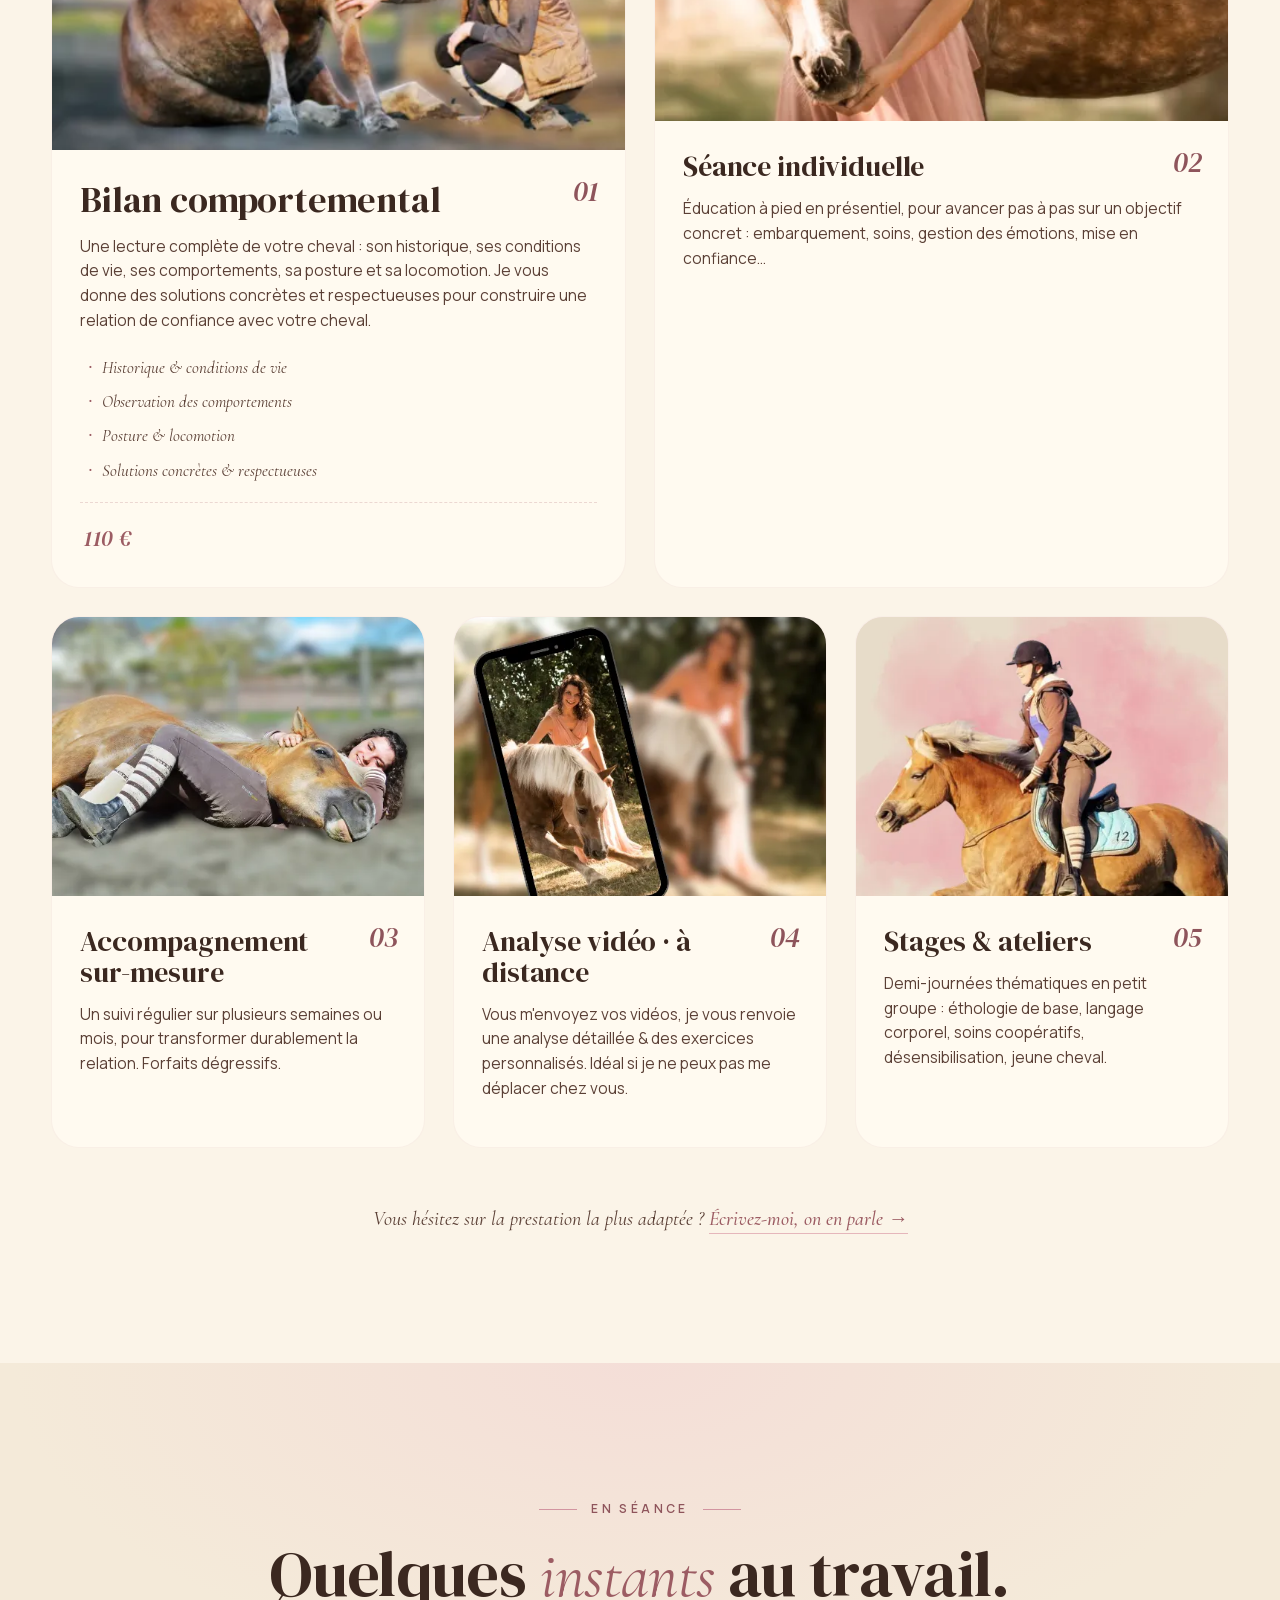
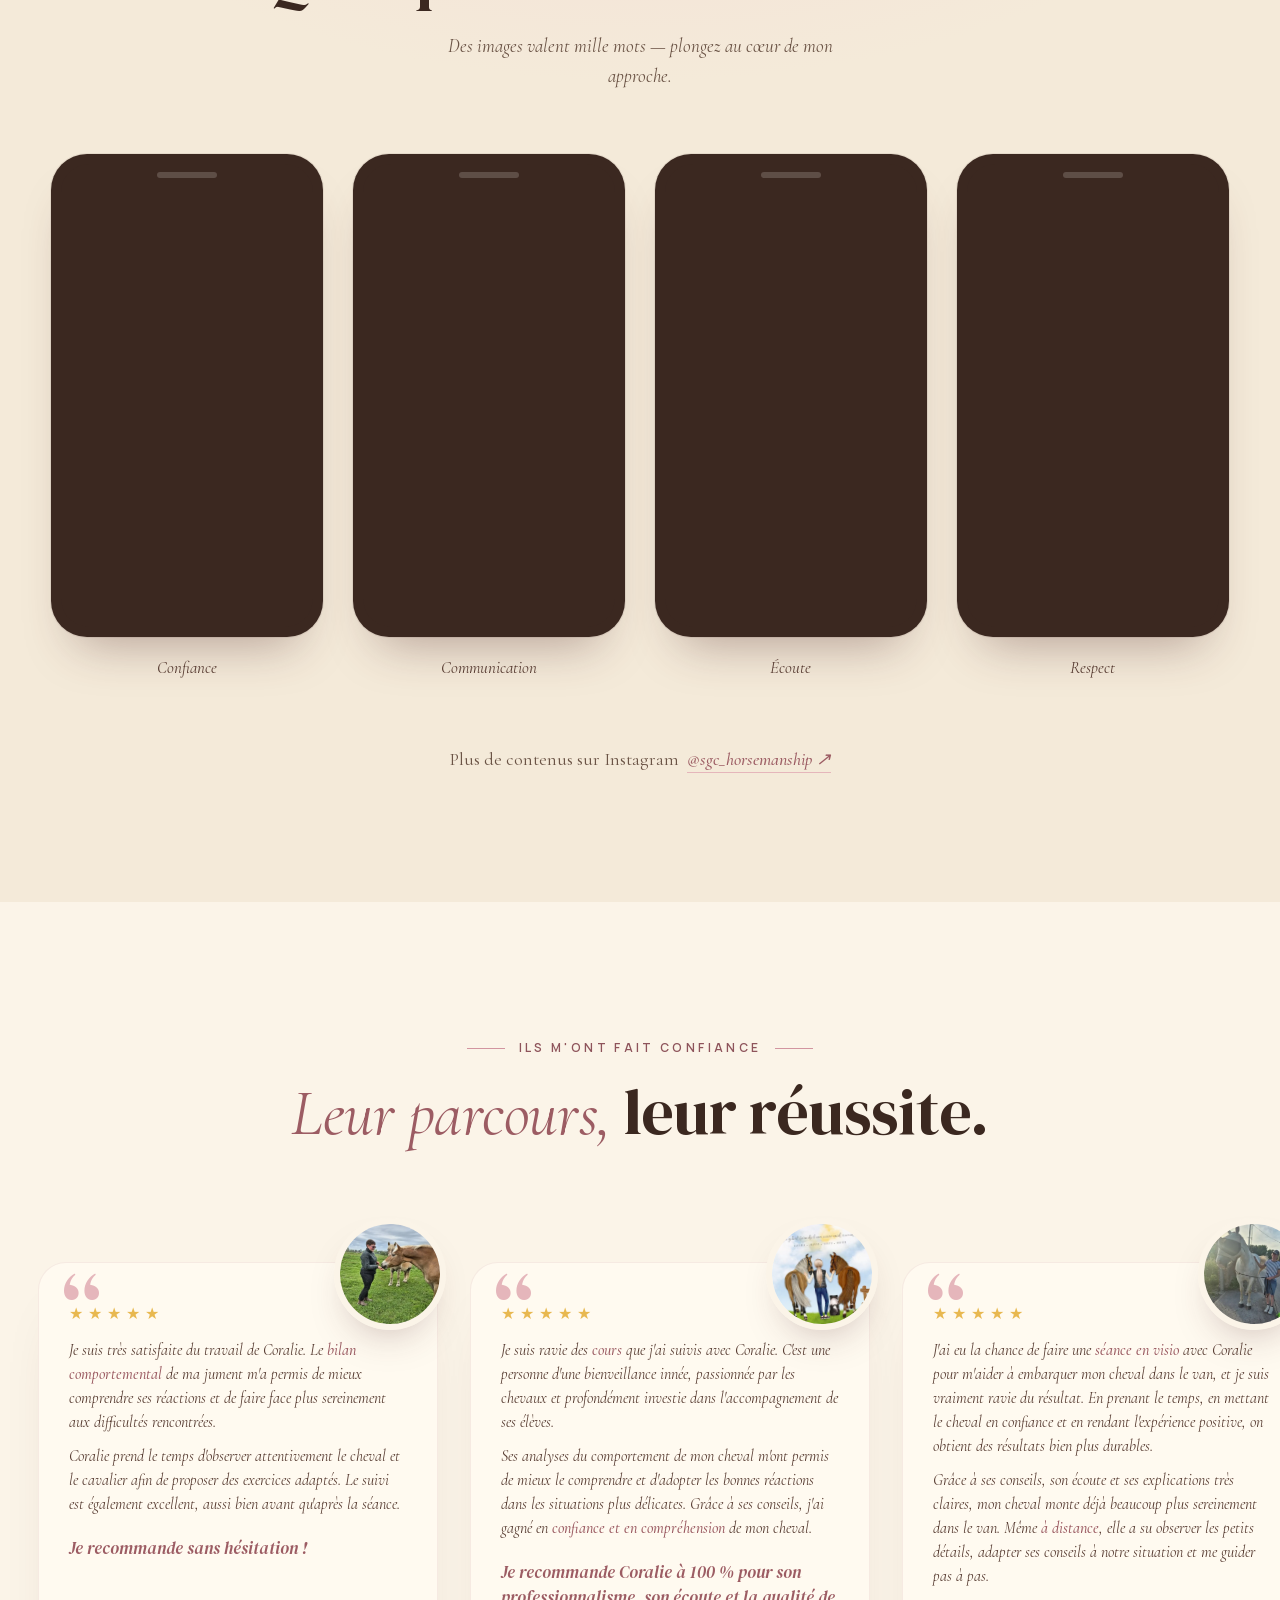
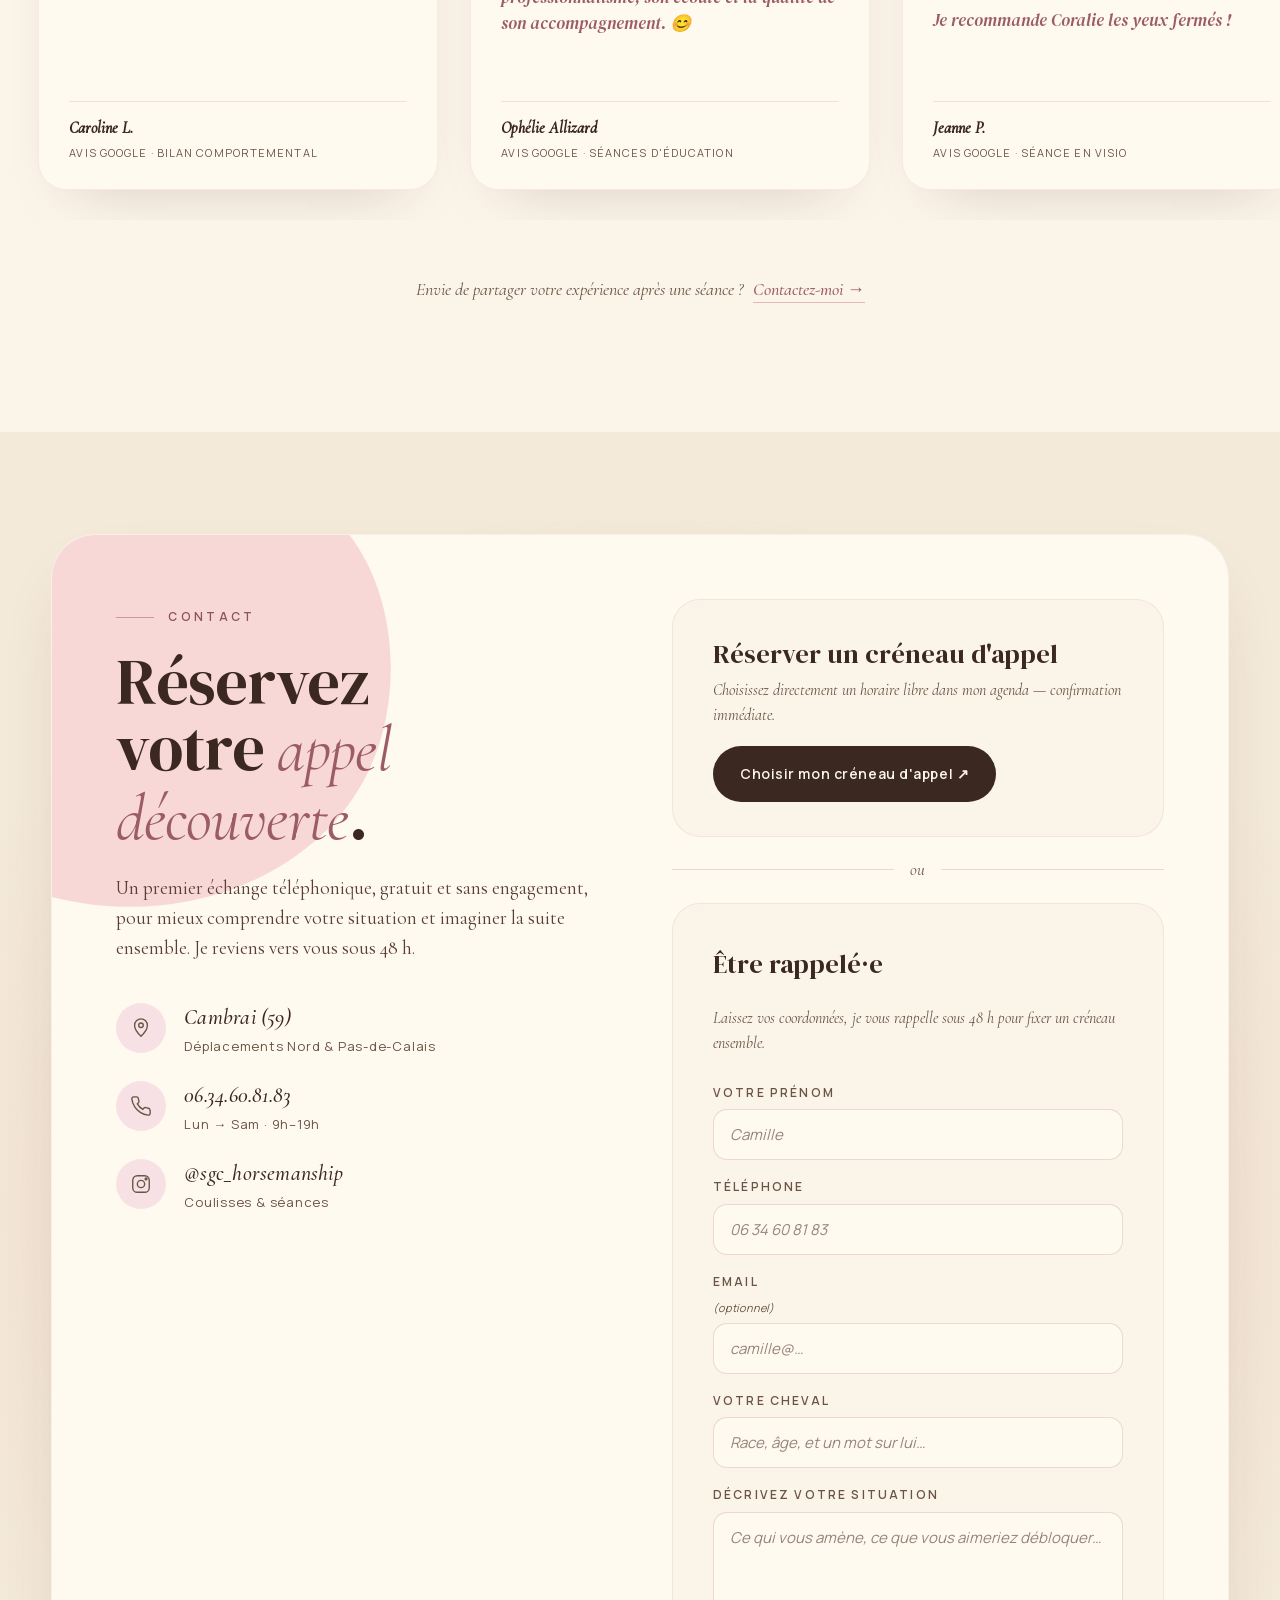
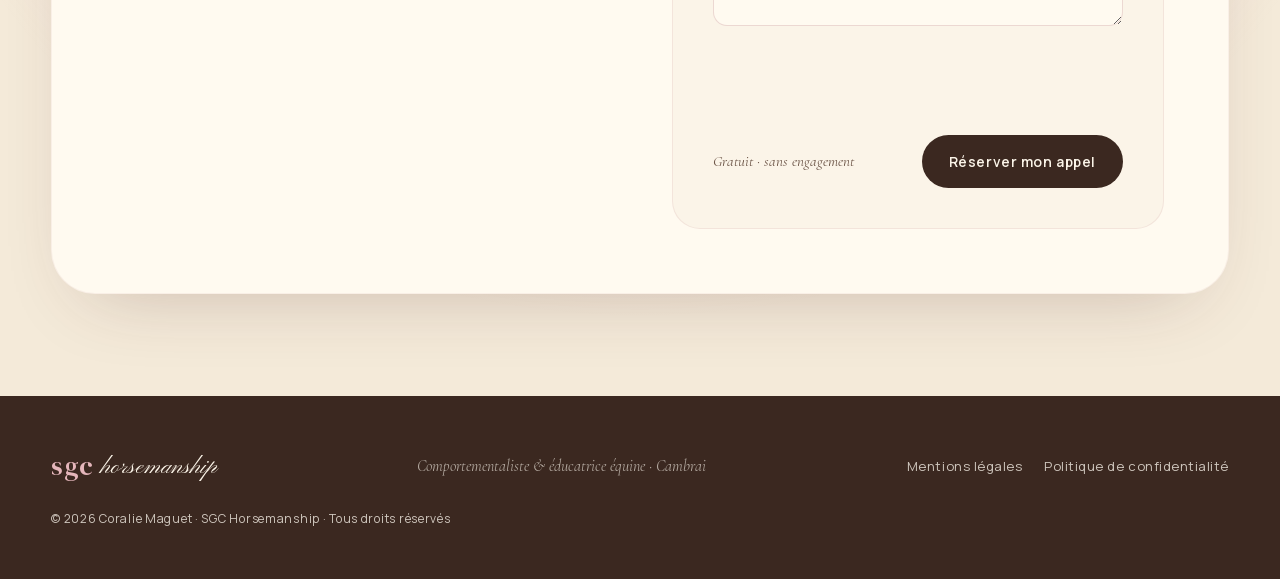
==== commit b42df27c: "Suppression du bilan posture & locomotion, intégré au bilan comportemental - Carte et Service JSON-L" ====
--- a/index.html
+++ b/index.html
@@ -45,7 +45,7 @@
   <link rel="preload" as="font" type="font/woff2" href="/assets/fonts/dm-serif-display-latin.woff2" crossorigin>
   <link rel="preload" as="image" href="/assets/img/hero-coralie.webp" type="image/webp">
 
-  <link rel="stylesheet" href="/assets/css/styles.css?v=20260803">
+  <link rel="stylesheet" href="/assets/css/styles.css?v=20260930">
 
   <!-- Cloudflare Turnstile — invisible CAPTCHA for the contact form -->
   <script src="https://challenges.cloudflare.com/turnstile/v0/api.js" defer></script>
@@ -141,7 +141,7 @@
         "@id": "https://sgchorsemanship.fr/#service-bilan-comportemental",
         "serviceType": "Bilan comportemental cheval",
         "name": "Bilan comportemental",
-        "description": "Une lecture complète de votre cheval : son historique, ses conditions de vie, ses comportements. Solutions concrètes et respectueuses pour construire une relation de confiance.",
+        "description": "Une lecture complète de votre cheval : son historique, ses conditions de vie, ses comportements, sa posture et sa locomotion. Solutions concrètes et respectueuses pour construire une relation de confiance.",
         "provider": { "@id": "https://sgchorsemanship.fr/#business" },
         "areaServed": [
           { "@type": "AdministrativeArea", "name": "Nord (59)" },
@@ -153,14 +153,6 @@
           "priceCurrency": "EUR",
           "availability": "https://schema.org/InStock"
         }
-      },
-      {
-        "@type": "Service",
-        "@id": "https://sgchorsemanship.fr/#service-bilan-posture",
-        "serviceType": "Bilan posture et locomotion équine",
-        "name": "Bilan posture & locomotion",
-        "description": "Observation et analyse biomécanique de votre cheval pour faire le point sur son état physique, avec des solutions concrètes pour améliorer sa posture et sa locomotion.",
-        "provider": { "@id": "https://sgchorsemanship.fr/#business" }
       },
       {
         "@type": "Service",
@@ -448,27 +440,14 @@
         <div class="svc__body">
           <span class="svc__num" aria-hidden="true">01</span>
           <h3>Bilan comportemental</h3>
-          <p>Une lecture complète de votre cheval : son historique, ses conditions de vie, ses comportements. Je vous donne des solutions concrètes et respectueuses pour construire une relation de confiance avec votre cheval.</p>
+          <p>Une lecture complète de votre cheval : son historique, ses conditions de vie, ses comportements, sa posture et sa locomotion. Je vous donne des solutions concrètes et respectueuses pour construire une relation de confiance avec votre cheval.</p>
           <ul class="svc__list">
             <li>Historique &amp; conditions de vie</li>
             <li>Observation des comportements</li>
+            <li>Posture &amp; locomotion</li>
             <li>Solutions concrètes &amp; respectueuses</li>
           </ul>
           <span class="svc__price"><strong>110&nbsp;€</strong></span>
-        </div>
-      </article>
-
-      <article class="svc">
-        <div class="svc__photo">
-          <picture>
-            <source srcset="/assets/img/service-bilan-posture-locomotion.webp" type="image/webp">
-            <img src="/assets/img/service-bilan-posture-locomotion.png" alt="Bilan posture et locomotion cheval — analyse biomécanique équine" width="500" height="500" loading="lazy" decoding="async">
-          </picture>
-        </div>
-        <div class="svc__body">
-          <span class="svc__num" aria-hidden="true">02</span>
-          <h3>Bilan posture &amp; locomotion</h3>
-          <p>Observation et analyse biomécanique de votre cheval, pour faire le point sur son état physique — avec des solutions concrètes pour améliorer sa posture et sa locomotion.</p>
         </div>
       </article>
 
@@ -480,7 +459,7 @@
           </picture>
         </div>
         <div class="svc__body">
-          <span class="svc__num" aria-hidden="true">03</span>
+          <span class="svc__num" aria-hidden="true">02</span>
           <h3>Séance individuelle</h3>
           <p>Éducation à pied en présentiel, pour avancer pas à pas sur un objectif concret : embarquement, soins, gestion des émotions, mise en confiance…</p>
         </div>
@@ -494,7 +473,7 @@
           </picture>
         </div>
         <div class="svc__body">
-          <span class="svc__num" aria-hidden="true">04</span>
+          <span class="svc__num" aria-hidden="true">03</span>
           <h3>Accompagnement sur-mesure</h3>
           <p>Un suivi régulier sur plusieurs semaines ou mois, pour transformer durablement la relation. Forfaits dégressifs.</p>
         </div>
@@ -508,7 +487,7 @@
           </picture>
         </div>
         <div class="svc__body">
-          <span class="svc__num" aria-hidden="true">05</span>
+          <span class="svc__num" aria-hidden="true">04</span>
           <h3>Analyse vidéo · à distance</h3>
           <p>Vous m'envoyez vos vidéos, je vous renvoie une analyse détaillée &amp; des exercices personnalisés. Idéal si je ne peux pas me déplacer chez vous.</p>
         </div>
@@ -522,7 +501,7 @@
           </picture>
         </div>
         <div class="svc__body">
-          <span class="svc__num" aria-hidden="true">06</span>
+          <span class="svc__num" aria-hidden="true">05</span>
           <h3>Stages &amp; ateliers</h3>
           <p>Demi-journées thématiques en petit groupe : éthologie de base, langage corporel, soins coopératifs, désensibilisation, jeune cheval.</p>
         </div>
@@ -803,7 +782,7 @@
     </div>
   </footer>
 
-  <script src="/assets/js/main.js?v=20260803"></script>
+  <script src="/assets/js/main.js?v=20260930"></script>
 
   <!-- Web Analytics is injected automatically by Cloudflare Pages when
        enabled in the project's Web Analytics tab. No script needed here. -->
--- a/assets/css/styles.css
+++ b/assets/css/styles.css
@@ -871,9 +871,11 @@
 @media (max-width: 1000px) {
   .services__grid { grid-template-columns: repeat(2, 1fr); }
   .svc, .svc--lg, .svc--lg ~ .svc:nth-of-type(2) { grid-column: span 1; }
+  .svc:last-child:nth-child(odd) { grid-column: span 2; } /* odd count: last card full width */
 }
 @media (max-width: 600px) {
   .services__grid { grid-template-columns: 1fr; }
+  .svc:last-child:nth-child(odd) { grid-column: span 1; }
 }
 
 /* ============ REELS ============ */
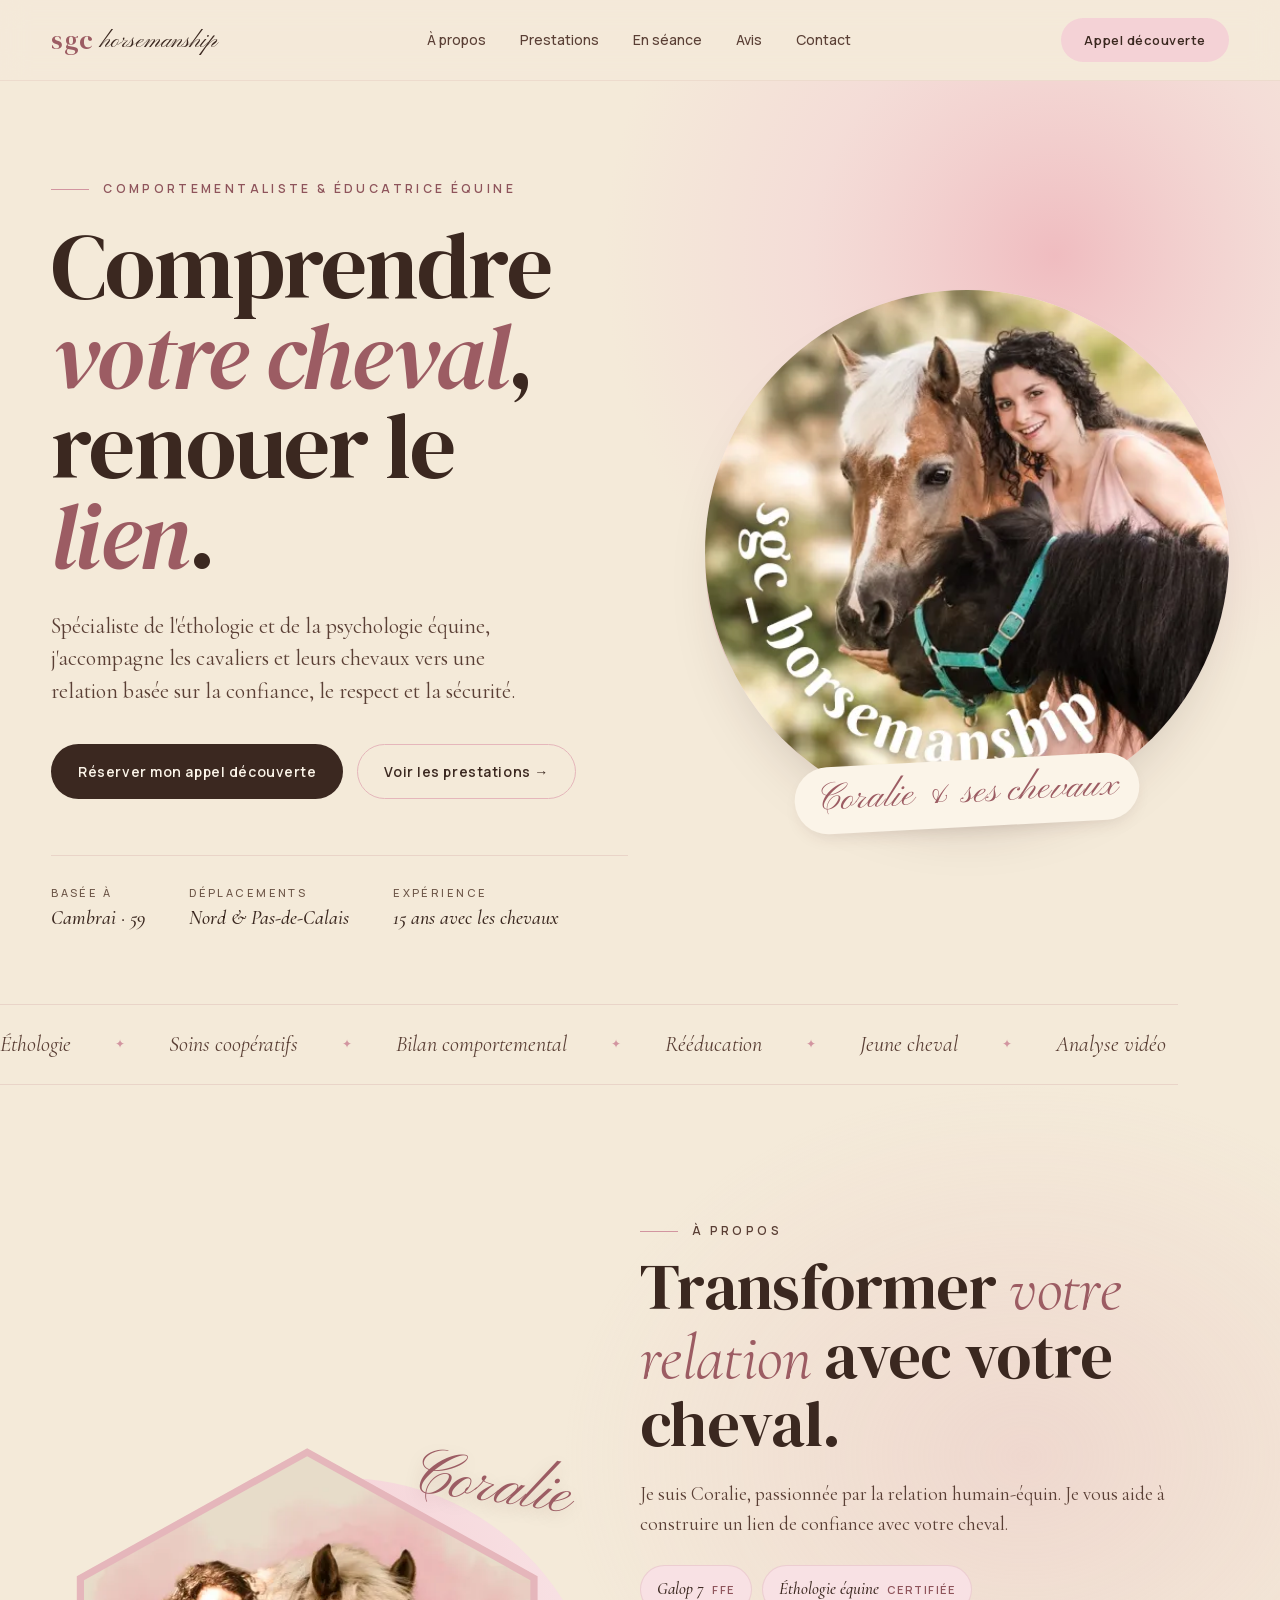
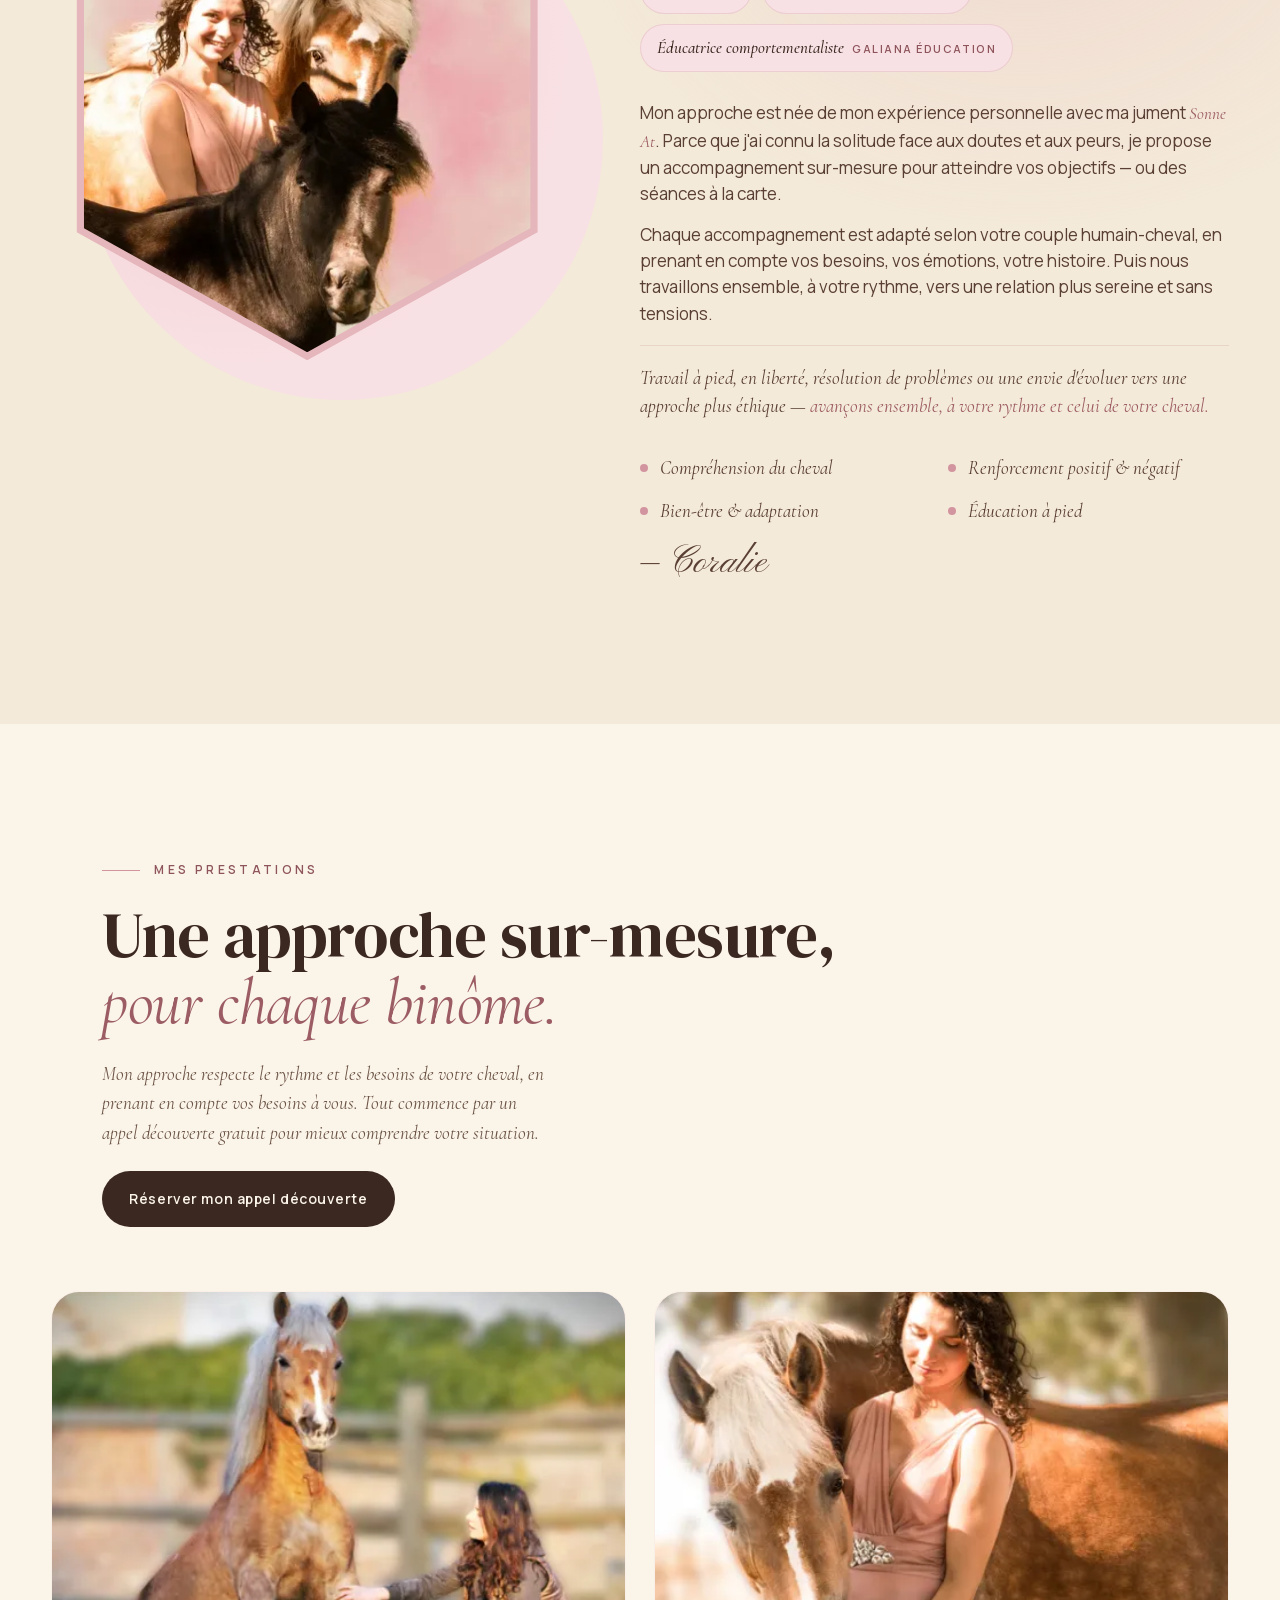
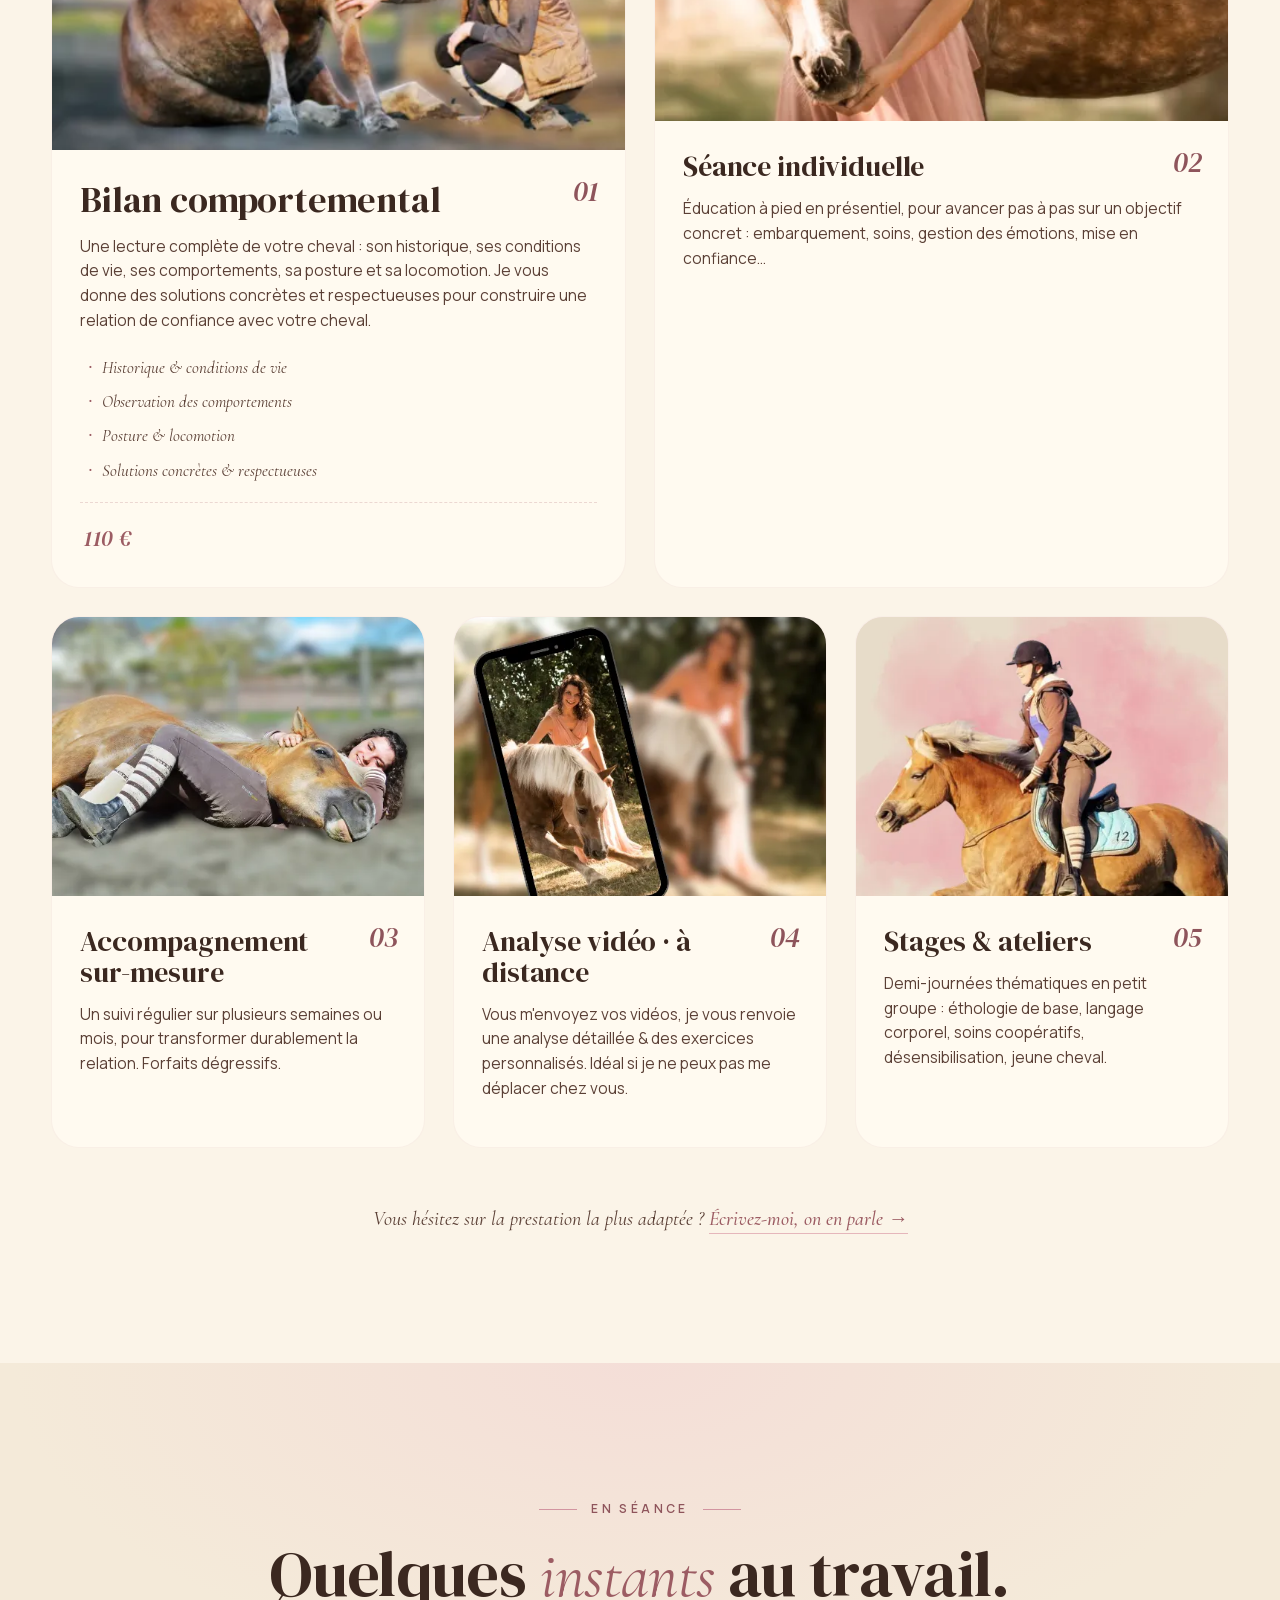
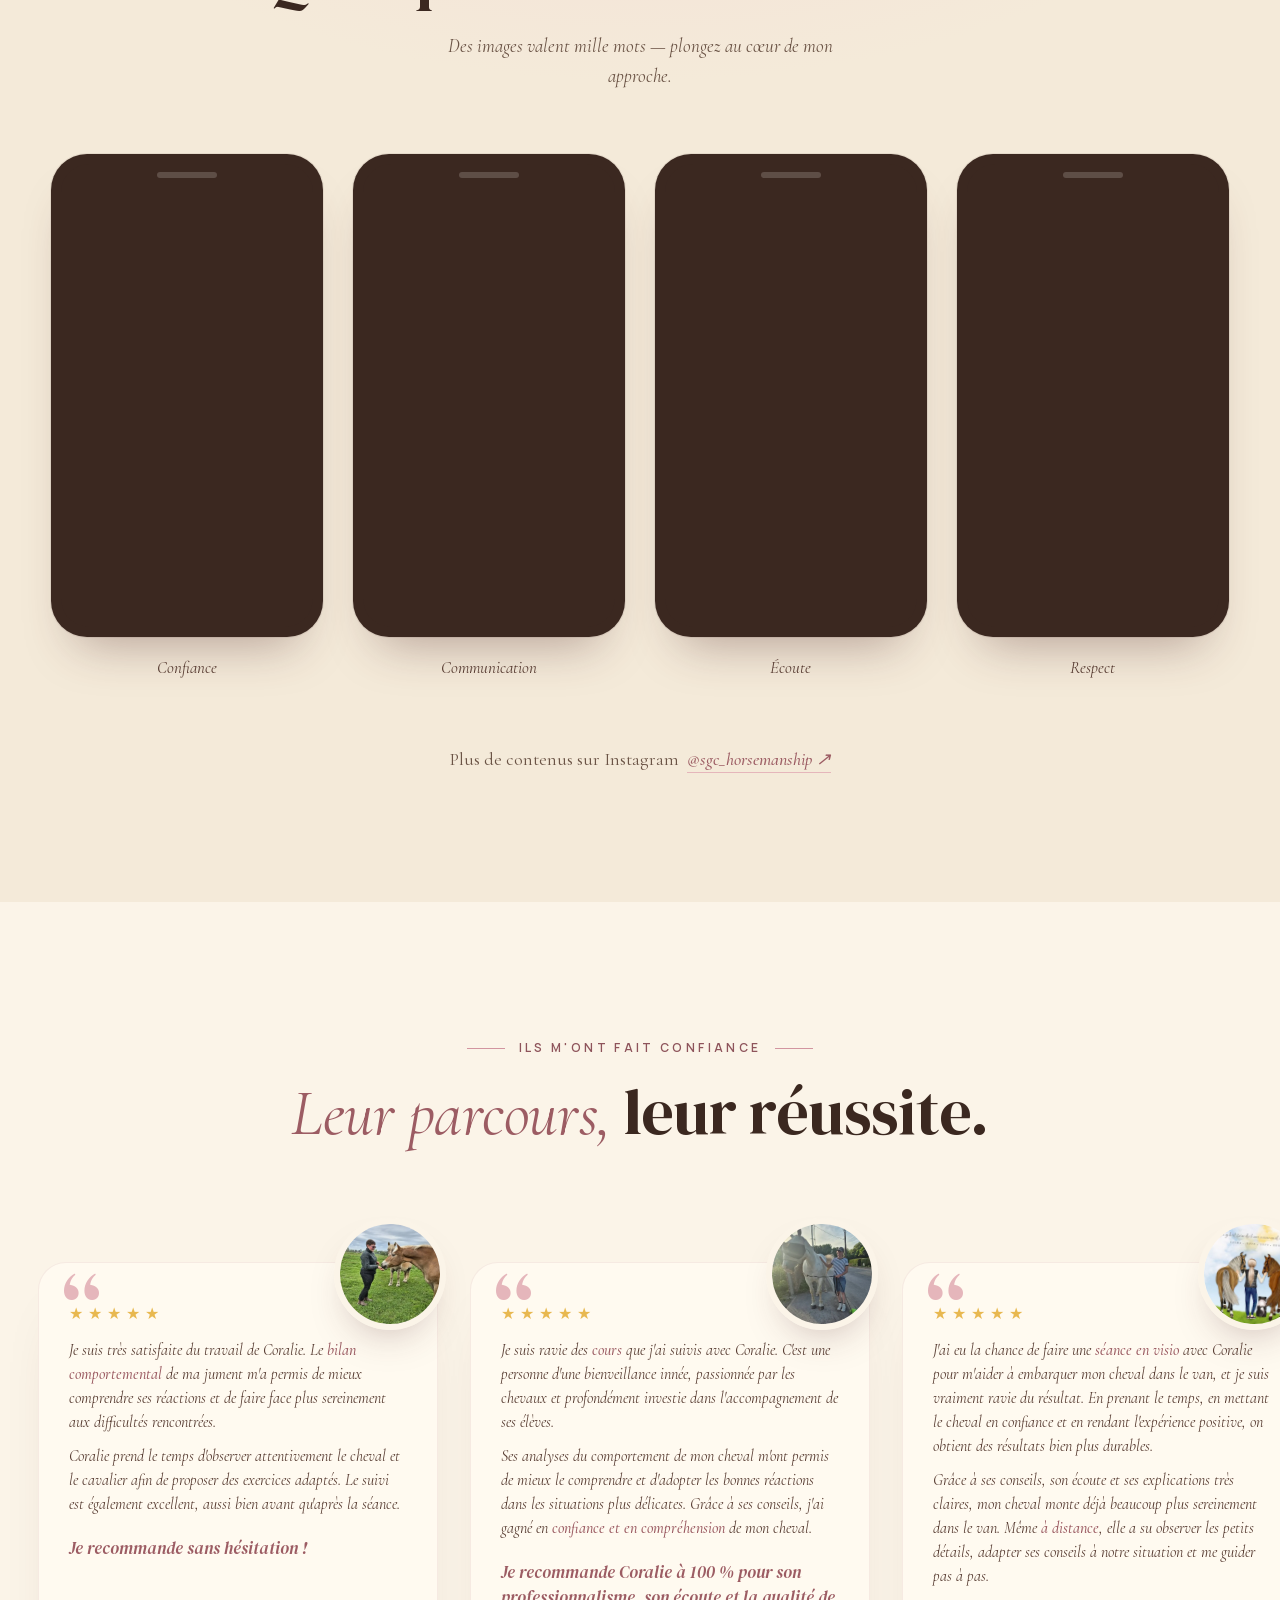
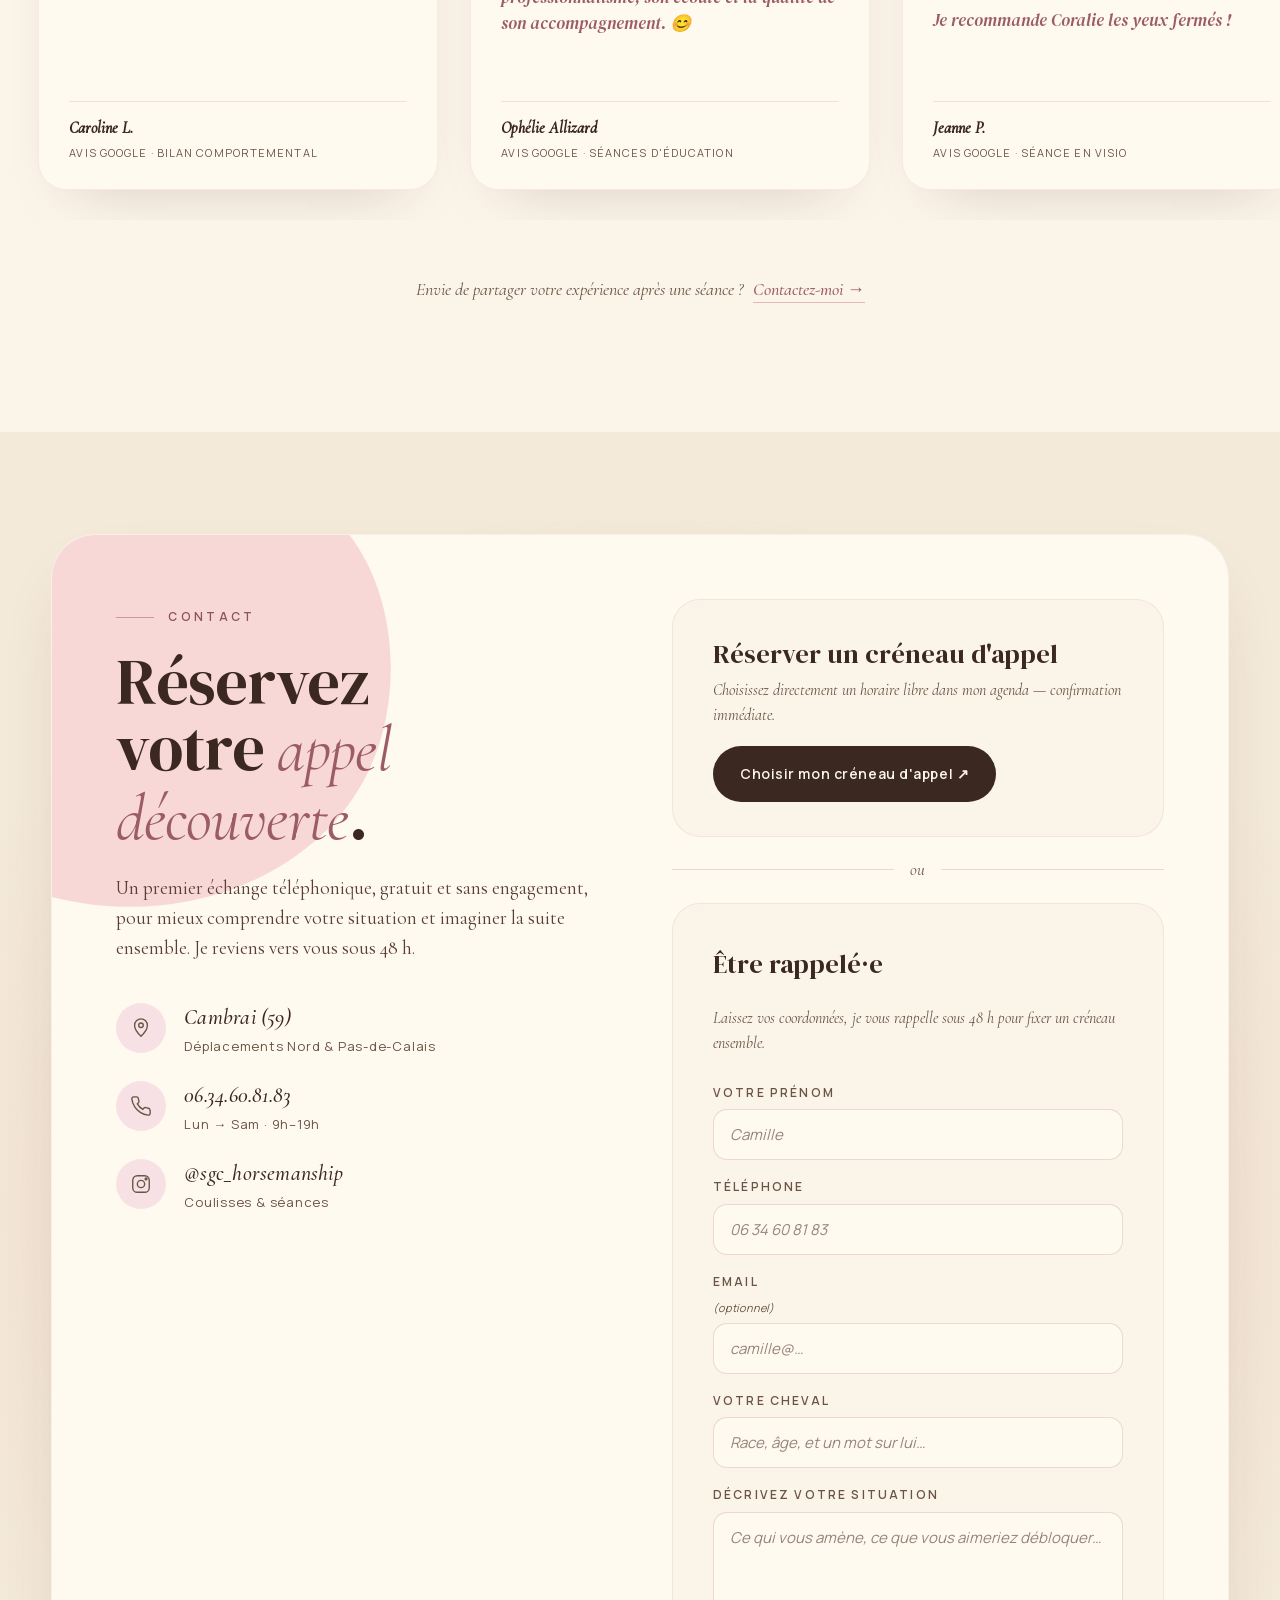
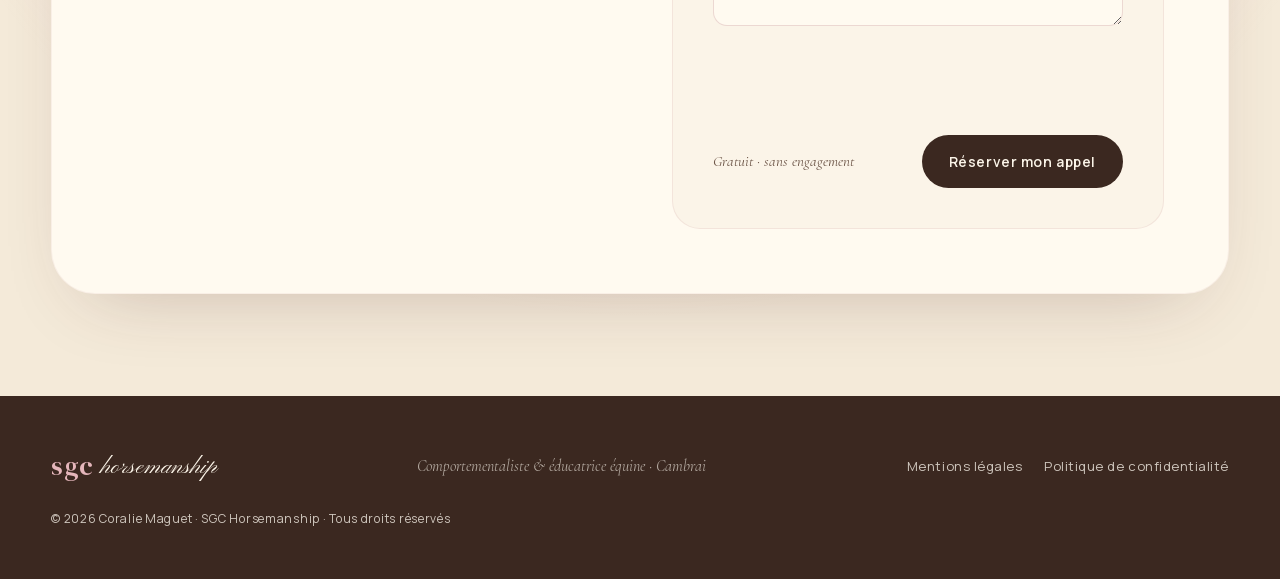
==== commit 38186cdd: "Avis : échange des photos de Jeanne P. et Ophélie Allizard Co-Authored-By: Claude Opus 5.5 (1M conte" ====
--- a/index.html
+++ b/index.html
@@ -602,8 +602,8 @@
     <div class="avis__single avis__single--alt">
       <figure class="avis__photo-round">
         <picture>
-          <source srcset="/assets/img/avis-ophelie-allizard.webp" type="image/webp">
-          <img src="/assets/img/avis-ophelie-allizard.jpeg" alt="Illustration d'Ophélie Allizard entourée de ses chevaux — élève en séances d'éducation SGC Horsemanship" width="400" height="400" loading="lazy" decoding="async">
+          <source srcset="/assets/img/avis-ophelie-allizard-photo.webp" type="image/webp">
+          <img src="/assets/img/avis-ophelie-allizard-photo.jpeg" alt="Ophélie Allizard avec son cheval blanc — élève en séances d'éducation SGC Horsemanship" width="540" height="720" loading="lazy" decoding="async">
         </picture>
       </figure>
 
@@ -628,8 +628,8 @@
     <div class="avis__single">
       <figure class="avis__photo-round">
         <picture>
-          <source srcset="/assets/img/avis-jeanne-pontieu.webp" type="image/webp">
-          <img src="/assets/img/avis-jeanne-pontieu.jpeg" alt="Jeanne P. avec son cheval blanc — cliente en séance visio SGC Horsemanship" width="540" height="720" loading="lazy" decoding="async">
+          <source srcset="/assets/img/avis-jeanne-pontieu-illustration.webp" type="image/webp">
+          <img src="/assets/img/avis-jeanne-pontieu-illustration.jpeg" alt="Illustration de Jeanne P. entourée de ses chevaux — cliente en séance visio SGC Horsemanship" width="400" height="400" loading="lazy" decoding="async">
         </picture>
       </figure>
 
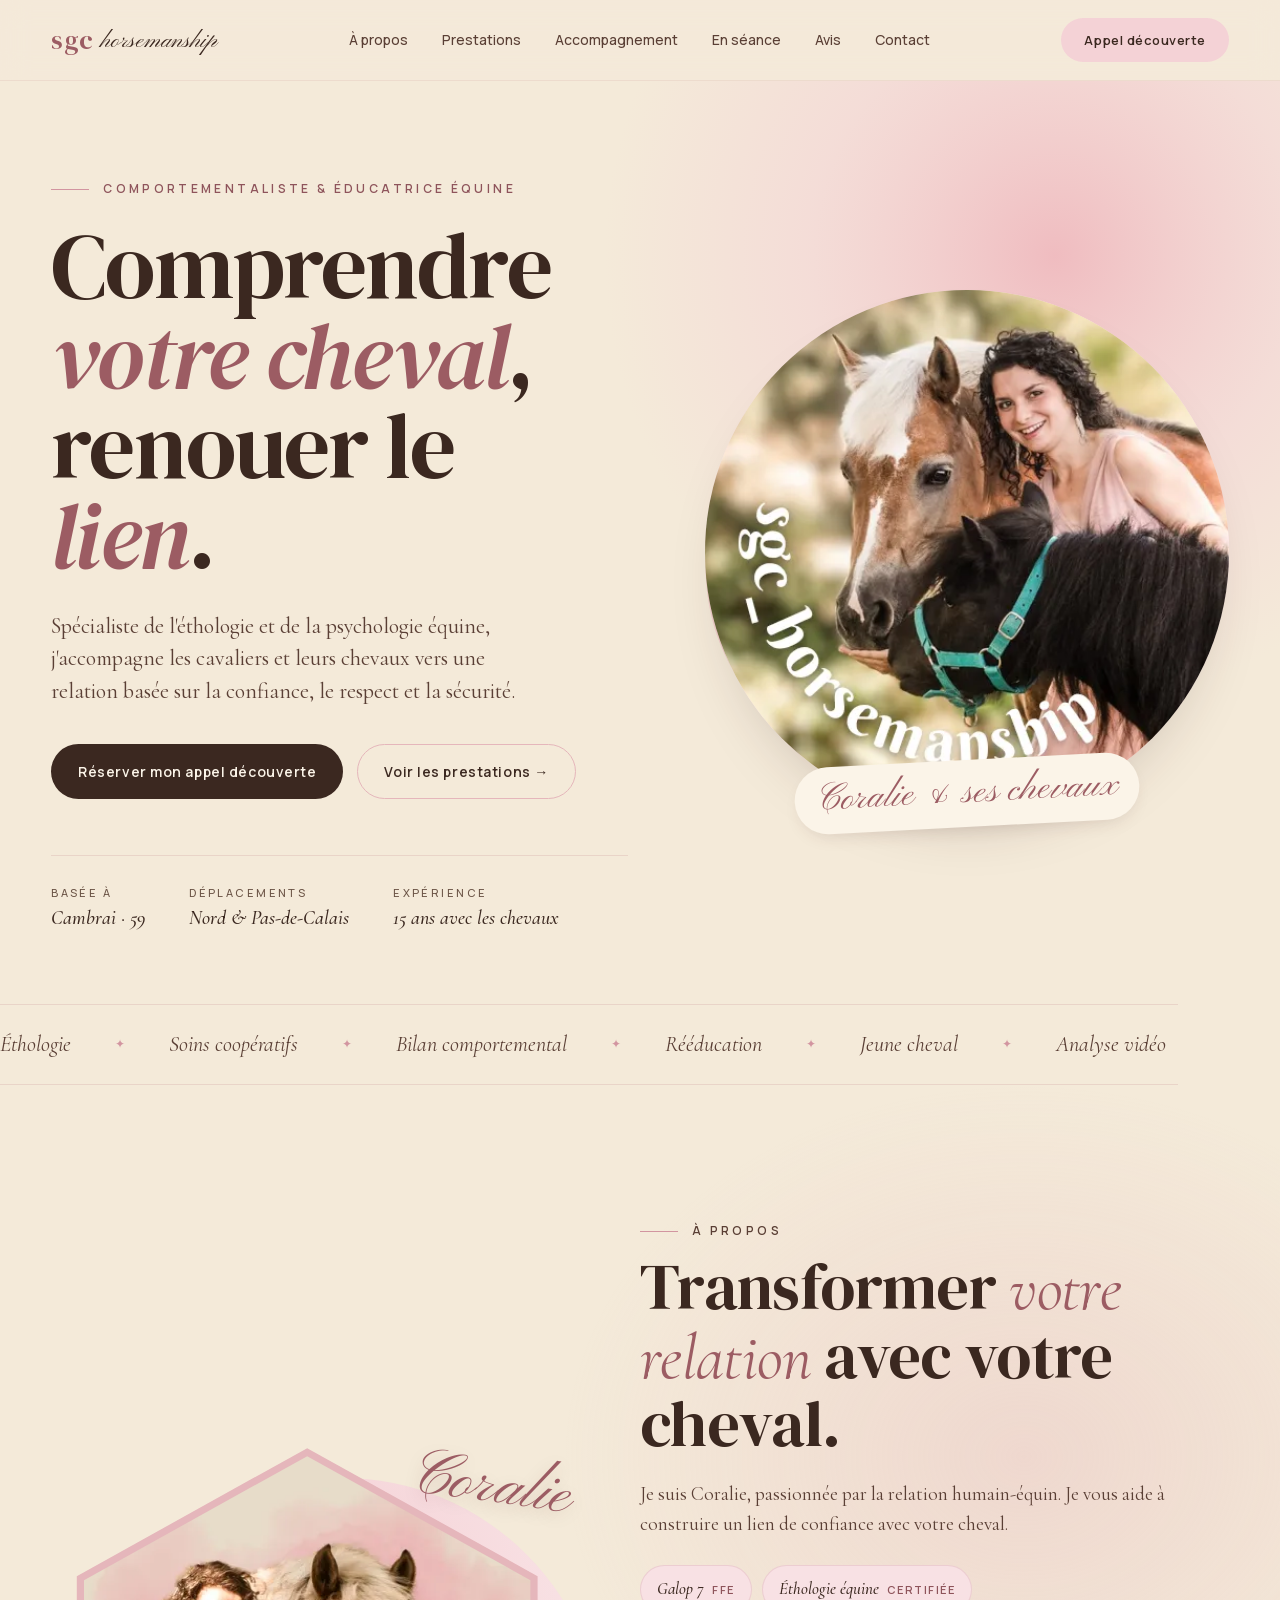
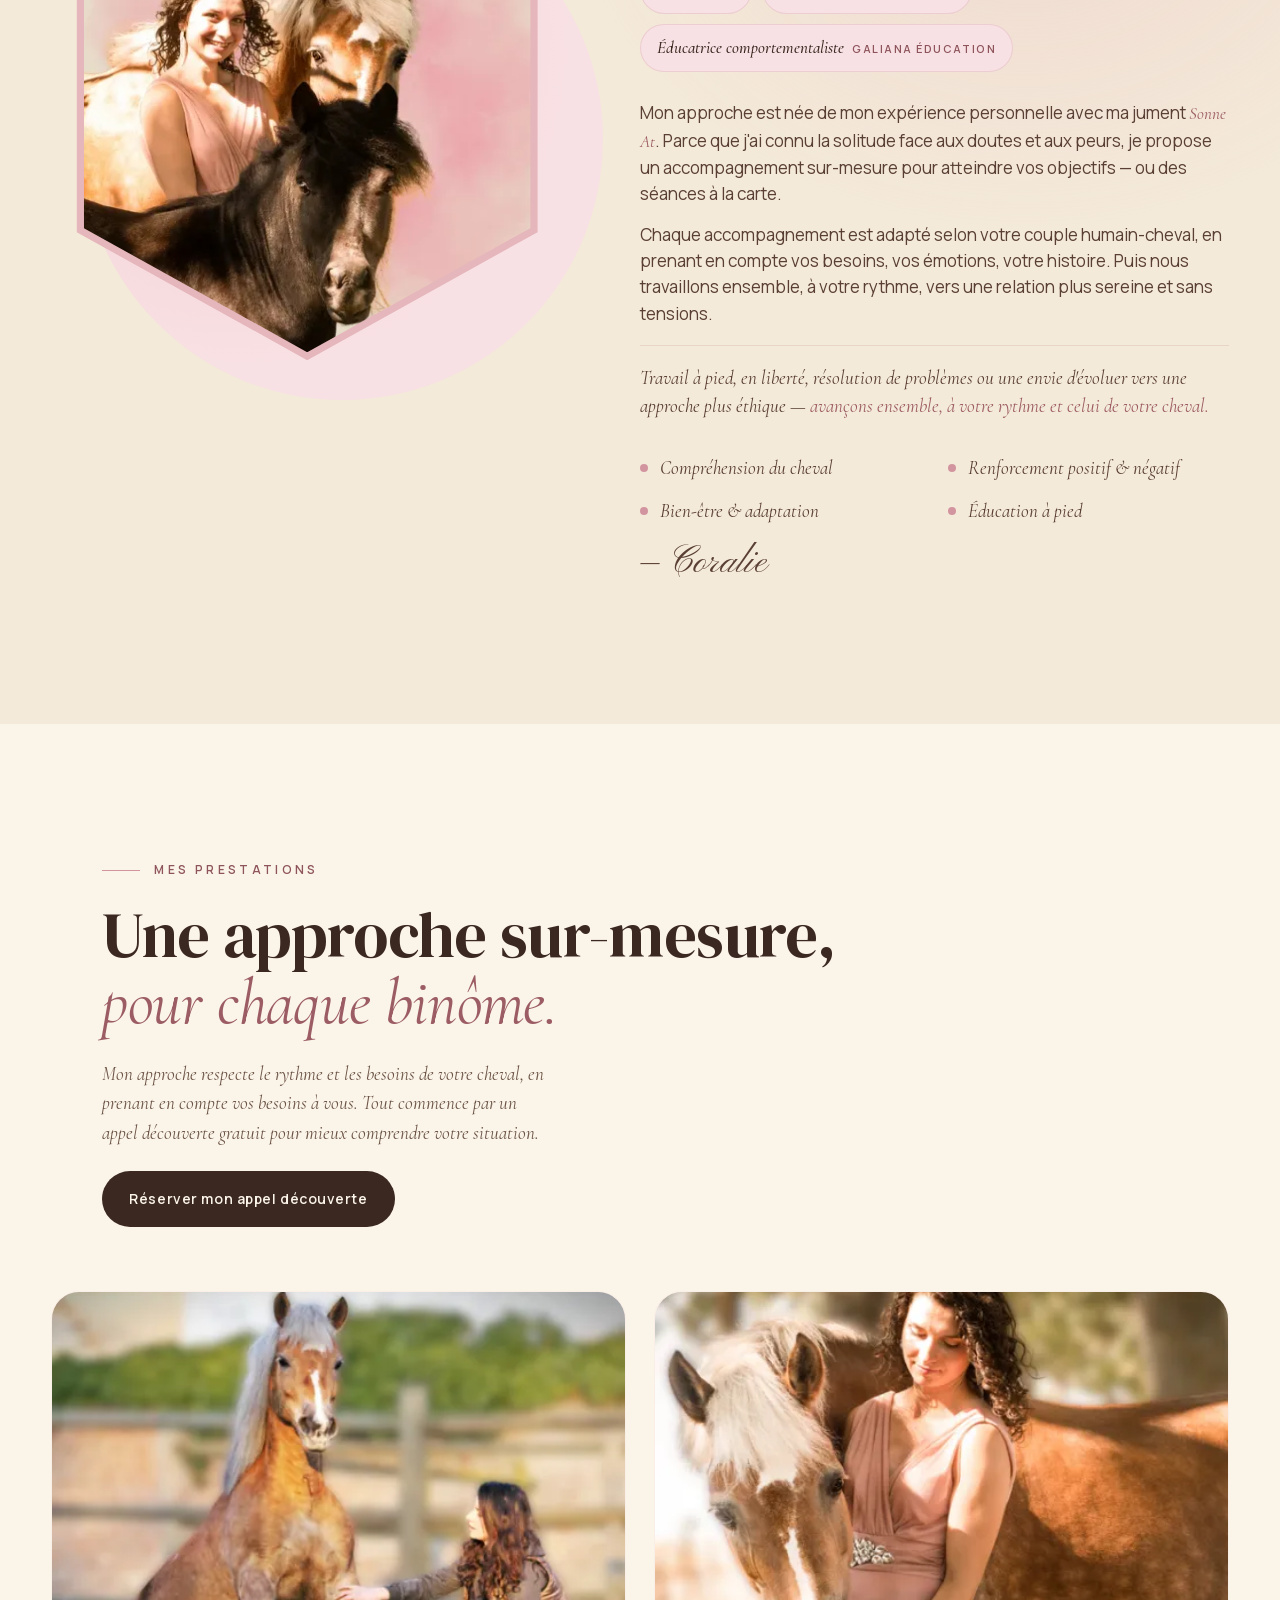
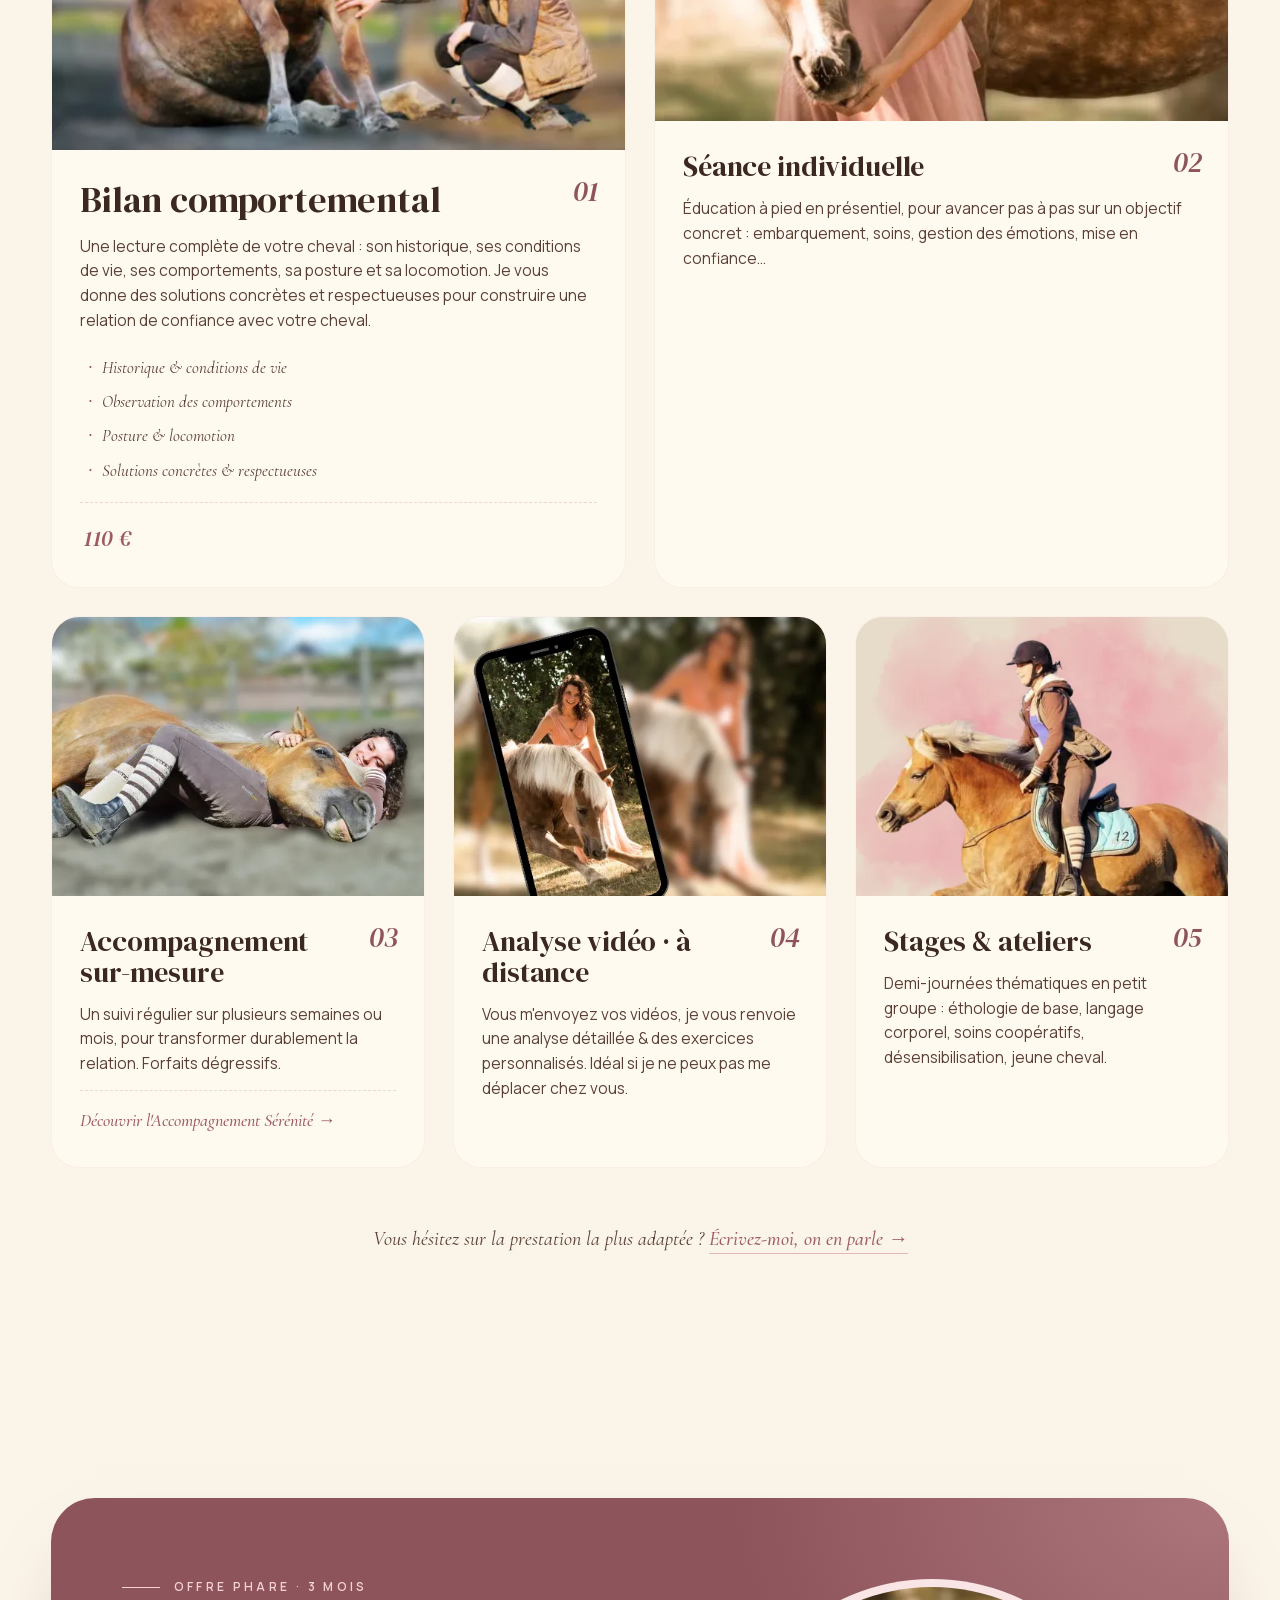
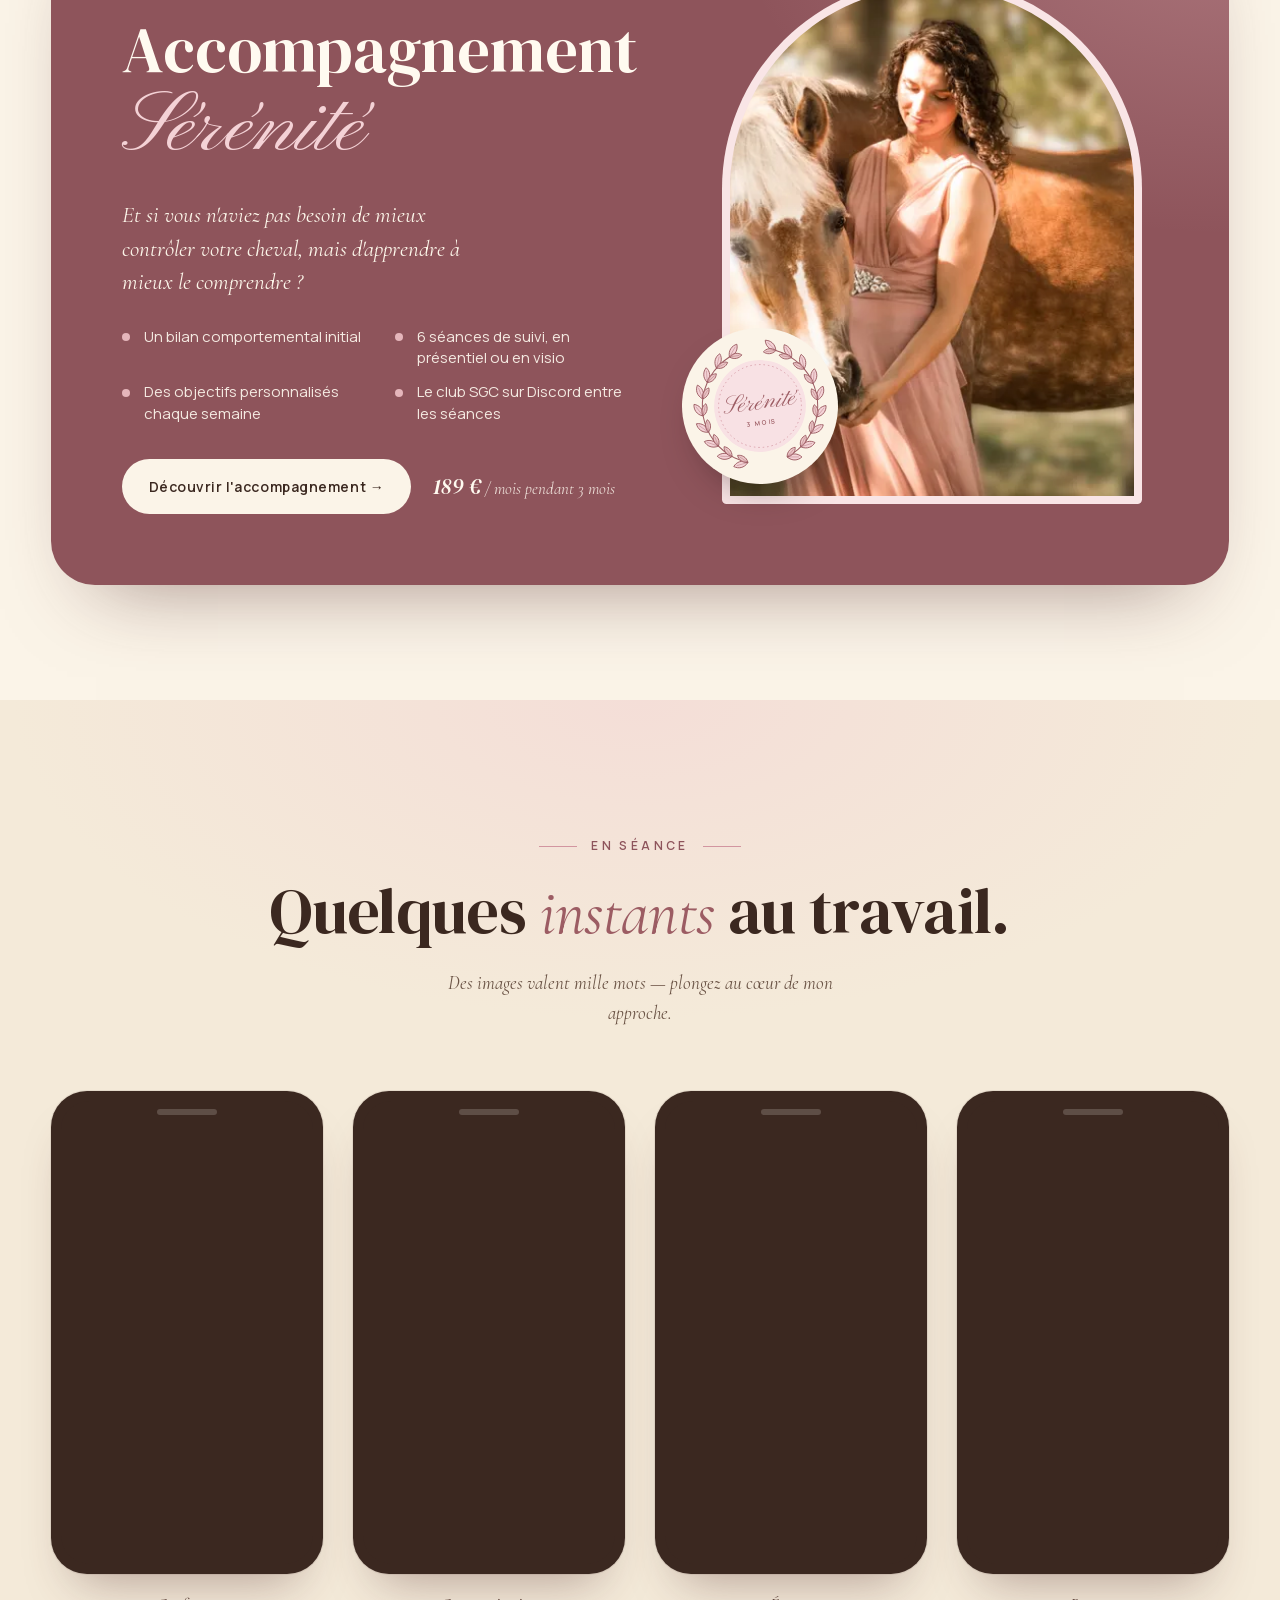
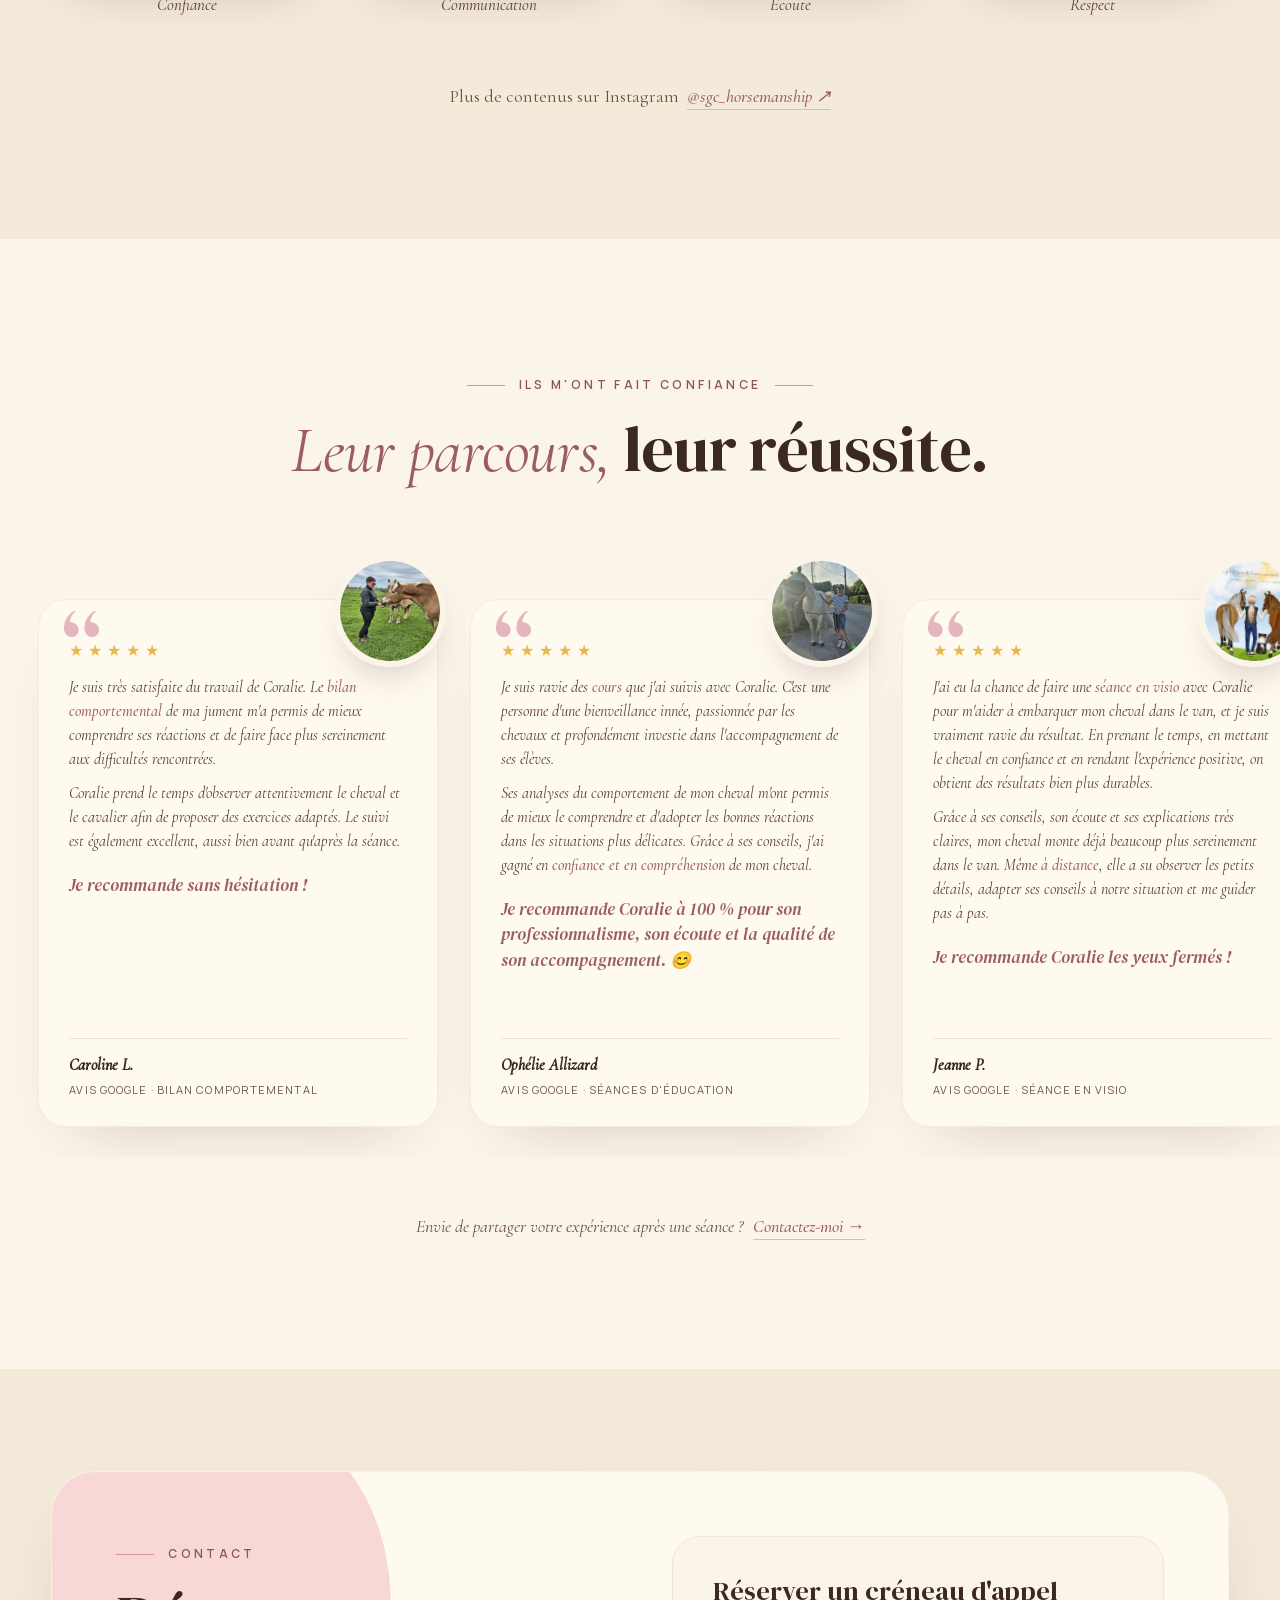
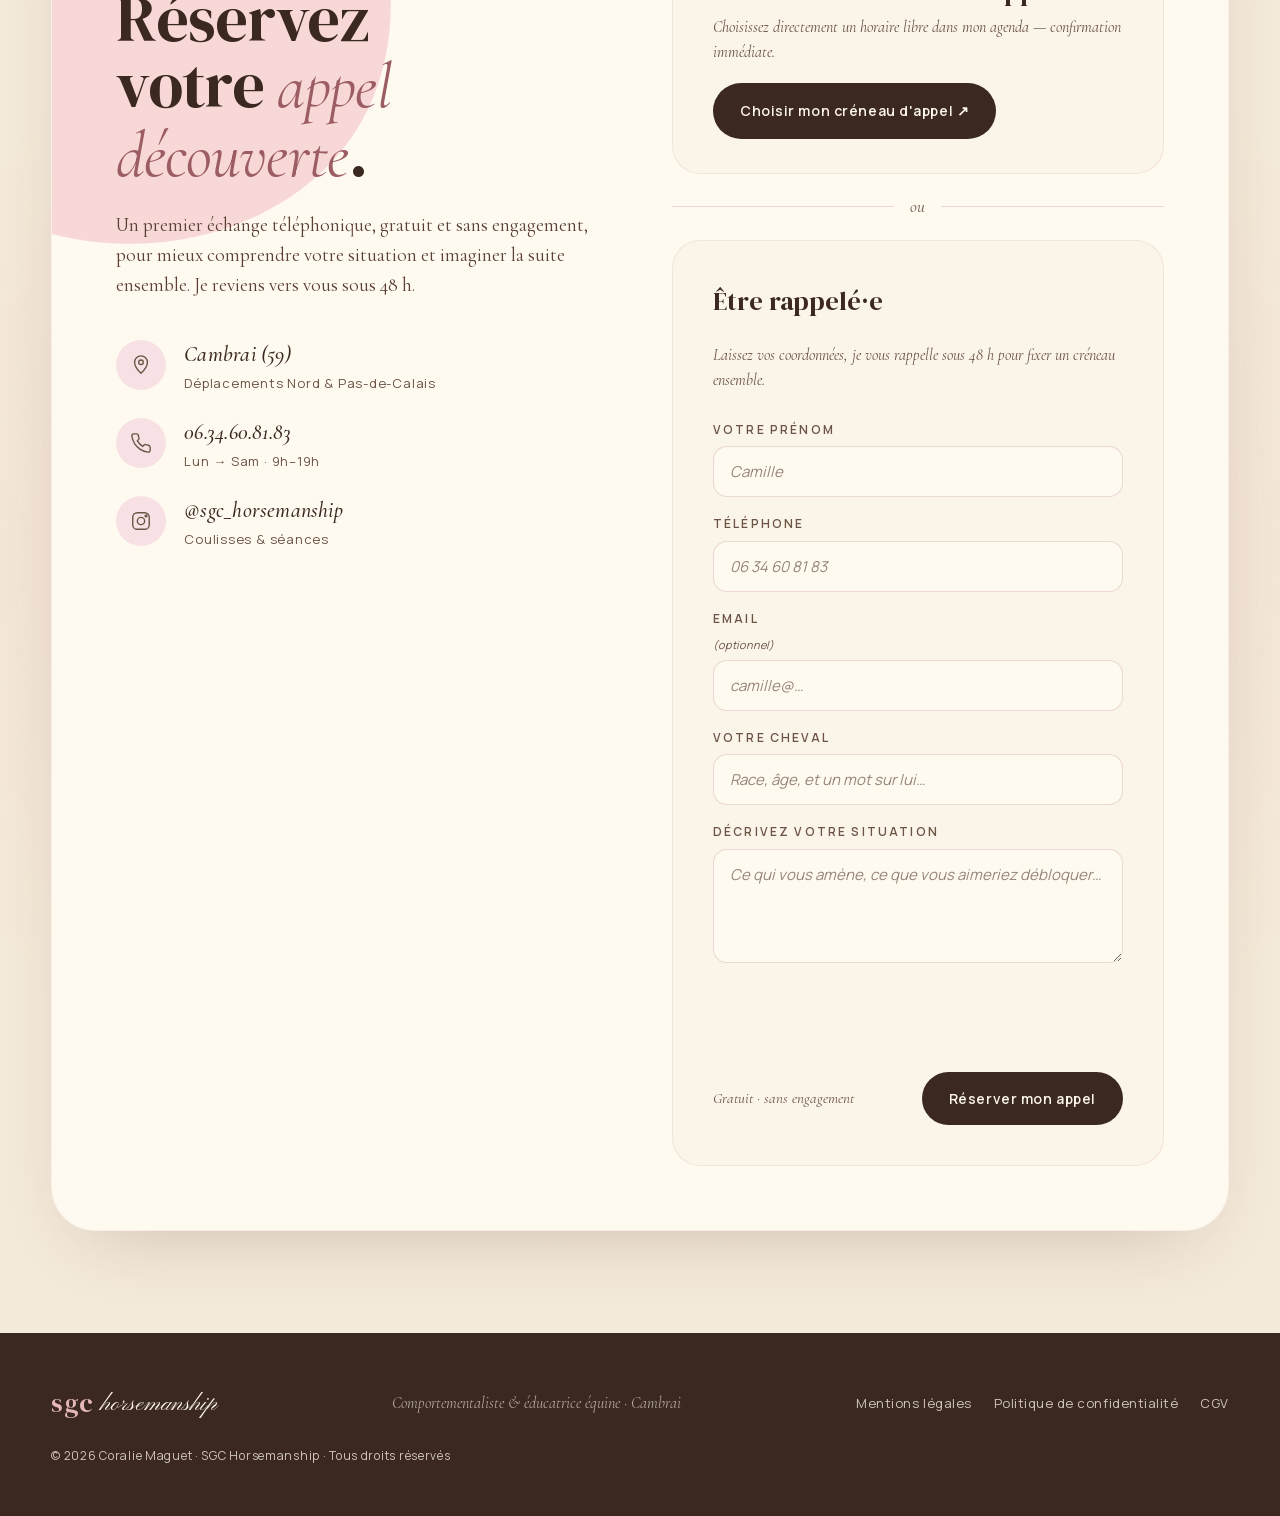
==== commit af9f3dd4: "Accompagnement Sérénité sales page, home promo section and CGV - accompagnement-serenite.html: sales" ====
--- a/index.html
+++ b/index.html
@@ -45,7 +45,7 @@
   <link rel="preload" as="font" type="font/woff2" href="/assets/fonts/dm-serif-display-latin.woff2" crossorigin>
   <link rel="preload" as="image" href="/assets/img/hero-coralie.webp" type="image/webp">
 
-  <link rel="stylesheet" href="/assets/css/styles.css?v=20260930">
+  <link rel="stylesheet" href="/assets/css/styles.css?v=20261022c">
 
   <!-- Cloudflare Turnstile — invisible CAPTCHA for the contact form -->
   <script src="https://challenges.cloudflare.com/turnstile/v0/api.js" defer></script>
@@ -285,6 +285,7 @@
     <nav class="nav__links">
       <a href="#apropos">À propos</a>
       <a href="#services">Prestations</a>
+      <a href="/accompagnement-serenite">Accompagnement</a>
       <a href="#videos">En séance</a>
       <a href="#avis">Avis</a>
       <a href="#contact">Contact</a>
@@ -476,6 +477,7 @@
           <span class="svc__num" aria-hidden="true">03</span>
           <h3>Accompagnement sur-mesure</h3>
           <p>Un suivi régulier sur plusieurs semaines ou mois, pour transformer durablement la relation. Forfaits dégressifs.</p>
+          <a class="svc__more" href="/accompagnement-serenite">Découvrir l'Accompagnement Sérénité →</a>
         </div>
       </article>
 
@@ -513,6 +515,36 @@
       Vous hésitez sur la prestation la plus adaptée ?
       <a href="#contact">Écrivez-moi, on en parle →</a>
     </p>
+  </section>
+
+  <!-- =================== OFFER — Accompagnement Sérénité =================== -->
+  <section id="accompagnement" class="offer" data-screen-label="03b Accompagnement Sérénité">
+    <div class="offer__card reveal">
+      <div class="offer__copy">
+        <p class="eyebrow"><span class="eyebrow__line"></span>Offre phare · 3 mois</p>
+        <h2 class="offer__title">Accompagnement <em>Sérénité</em></h2>
+        <p class="offer__hook">Et si vous n'aviez pas besoin de mieux contrôler votre cheval, mais d'apprendre à mieux le comprendre&nbsp;?</p>
+        <ul class="offer__list">
+          <li>Un bilan comportemental initial</li>
+          <li>6 séances de suivi, en présentiel ou en visio</li>
+          <li>Des objectifs personnalisés chaque semaine</li>
+          <li>Le club SGC sur Discord entre les séances</li>
+        </ul>
+        <div class="offer__cta">
+          <a href="/accompagnement-serenite" class="btn btn--cream">Découvrir l'accompagnement →</a>
+          <span class="offer__price"><strong>189&nbsp;€</strong> / mois pendant 3 mois</span>
+        </div>
+      </div>
+      <figure class="offer__visual">
+        <div class="offer__frame">
+          <picture>
+            <source srcset="/assets/img/service-seance-individuelle.webp" type="image/webp">
+            <img src="/assets/img/service-seance-individuelle.png" alt="Coralie avec un cheval, en toute complicité — Accompagnement Sérénité" width="500" height="500" loading="lazy" decoding="async">
+          </picture>
+        </div>
+        <div class="offer__seal"><svg aria-hidden="true" focusable="false" viewBox="0 0 200 200"><circle cx="100" cy="100" r="62" fill="#F8E1E4"/><circle cx="100" cy="100" r="56" fill="none" stroke="#D295A0" stroke-width="1" stroke-dasharray="2 4"/><path d="M73.3 173.3 L64.8 169.6 L56.8 165.0 L49.4 159.4 L42.8 153.0 L36.9 145.8 L31.9 138.1 L27.9 129.7 L24.9 121.0 L22.9 111.9 L22.0 102.7 L22.3 93.5 L23.6 84.3 L26.0 75.4 L29.4 66.8 L33.9 58.7 L39.2 51.1 L45.4 44.3 L52.4 38.2 L60.1 33.0 L68.3 28.7" stroke="#9C5C63" stroke-width="1.4" fill="none"/><path d="M73.3 173.3 C65.6 168.3 57.8 170.6 53.5 176.1 C59.1 180.1 67.2 180.2 73.3 173.3Z" fill="#F4D2D6" fill-opacity="1" stroke="#9C5C63" stroke-width="1.2"/><path d="M73.3 173.3 L57.5 175.5" stroke="#9C5C63" stroke-width="0.8" fill="none" opacity=".6"/><path d="M73.3 173.3 C72.2 165.6 66.5 161.8 60.7 161.9 C61.2 167.7 65.6 173.0 73.3 173.3Z" fill="#E5B6BB" fill-opacity="0.7" stroke="#9C5C63" stroke-width="1.2"/><path d="M73.3 173.3 L63.2 164.2" stroke="#9C5C63" stroke-width="0.8" fill="none" opacity=".6"/><path d="M53.1 162.3 C47.1 155.3 39.0 155.2 33.3 159.2 C37.5 164.7 45.2 167.1 53.1 162.3Z" fill="#F4D2D6" fill-opacity="1" stroke="#9C5C63" stroke-width="1.2"/><path d="M53.1 162.3 L37.3 159.8" stroke="#9C5C63" stroke-width="0.8" fill="none" opacity=".6"/><path d="M53.1 162.3 C54.3 154.6 49.9 149.3 44.3 147.7 C43.1 153.4 45.7 159.8 53.1 162.3Z" fill="#E5B6BB" fill-opacity="0.7" stroke="#9C5C63" stroke-width="1.2"/><path d="M53.1 162.3 L46.1 150.6" stroke="#9C5C63" stroke-width="0.8" fill="none" opacity=".6"/><path d="M36.9 145.8 C33.2 137.4 25.5 135.0 18.9 137.1 C21.3 143.6 28.0 148.2 36.9 145.8Z" fill="#F4D2D6" fill-opacity="1" stroke="#9C5C63" stroke-width="1.2"/><path d="M36.9 145.8 L22.5 138.8" stroke="#9C5C63" stroke-width="0.8" fill="none" opacity=".6"/><path d="M36.9 145.8 C40.3 138.9 37.7 132.5 32.8 129.4 C29.9 134.4 30.6 141.3 36.9 145.8Z" fill="#E5B6BB" fill-opacity="0.7" stroke="#9C5C63" stroke-width="1.2"/><path d="M36.9 145.8 L33.6 132.7" stroke="#9C5C63" stroke-width="0.8" fill="none" opacity=".6"/><path d="M26.2 125.4 C25.2 116.2 18.6 111.7 11.6 111.8 C12.0 118.7 17.0 125.0 26.2 125.4Z" fill="#F4D2D6" fill-opacity="1" stroke="#9C5C63" stroke-width="1.2"/><path d="M26.2 125.4 L14.5 114.5" stroke="#9C5C63" stroke-width="0.8" fill="none" opacity=".6"/><path d="M26.2 125.4 C31.6 119.7 30.9 112.9 27.1 108.4 C22.9 112.5 21.6 119.2 26.2 125.4Z" fill="#E5B6BB" fill-opacity="0.7" stroke="#9C5C63" stroke-width="1.2"/><path d="M26.2 125.4 L27.0 111.8" stroke="#9C5C63" stroke-width="0.8" fill="none" opacity=".6"/><path d="M22.0 102.7 C23.7 93.7 18.7 87.3 12.0 85.4 C10.4 92.1 13.4 99.7 22.0 102.7Z" fill="#F4D2D6" fill-opacity="1" stroke="#9C5C63" stroke-width="1.2"/><path d="M22.0 102.7 L14.0 88.9" stroke="#9C5C63" stroke-width="0.8" fill="none" opacity=".6"/><path d="M22.0 102.7 C28.8 98.8 30.2 92.1 27.9 86.7 C22.6 89.4 19.4 95.4 22.0 102.7Z" fill="#E5B6BB" fill-opacity="0.7" stroke="#9C5C63" stroke-width="1.2"/><path d="M22.0 102.7 L26.7 89.9" stroke="#9C5C63" stroke-width="0.8" fill="none" opacity=".6"/><path d="M24.7 79.8 C28.9 71.6 26.0 64.1 20.2 60.3 C16.6 66.3 17.2 74.3 24.7 79.8Z" fill="#F4D2D6" fill-opacity="1" stroke="#9C5C63" stroke-width="1.2"/><path d="M24.7 79.8 L21.1 64.2" stroke="#9C5C63" stroke-width="0.8" fill="none" opacity=".6"/><path d="M24.7 79.8 C32.2 78.1 35.5 72.0 34.9 66.2 C29.1 67.2 24.2 72.1 24.7 79.8Z" fill="#E5B6BB" fill-opacity="0.7" stroke="#9C5C63" stroke-width="1.2"/><path d="M24.7 79.8 L32.8 69.0" stroke="#9C5C63" stroke-width="0.8" fill="none" opacity=".6"/><path d="M33.9 58.7 C40.3 52.1 39.7 44.0 35.2 38.7 C30.1 43.4 28.4 51.3 33.9 58.7Z" fill="#F4D2D6" fill-opacity="1" stroke="#9C5C63" stroke-width="1.2"/><path d="M33.9 58.7 L35.0 42.7" stroke="#9C5C63" stroke-width="0.8" fill="none" opacity=".6"/><path d="M33.9 58.7 C41.6 59.2 46.5 54.4 47.6 48.7 C41.8 47.9 35.7 51.1 33.9 58.7Z" fill="#E5B6BB" fill-opacity="0.7" stroke="#9C5C63" stroke-width="1.2"/><path d="M33.9 58.7 L44.9 50.7" stroke="#9C5C63" stroke-width="0.8" fill="none" opacity=".6"/><path d="M48.8 41.1 C56.9 36.7 58.7 28.8 56.0 22.5 C49.7 25.4 45.7 32.4 48.8 41.1Z" fill="#F4D2D6" fill-opacity="1" stroke="#9C5C63" stroke-width="1.2"/><path d="M48.8 41.1 L54.6 26.2" stroke="#9C5C63" stroke-width="0.8" fill="none" opacity=".6"/><path d="M48.8 41.1 C56.1 43.9 62.2 40.8 64.9 35.6 C59.6 33.2 52.8 34.5 48.8 41.1Z" fill="#E5B6BB" fill-opacity="0.7" stroke="#9C5C63" stroke-width="1.2"/><path d="M48.8 41.1 L61.7 36.7" stroke="#9C5C63" stroke-width="0.8" fill="none" opacity=".6"/><path d="M68.3 28.7 C77.3 26.9 81.3 19.9 80.6 13.0 C73.7 14.0 67.9 19.5 68.3 28.7Z" fill="#F4D2D6" fill-opacity="1" stroke="#9C5C63" stroke-width="1.2"/><path d="M68.3 28.7 L78.1 16.1" stroke="#9C5C63" stroke-width="0.8" fill="none" opacity=".6"/><path d="M68.3 28.7 C74.4 33.5 81.2 32.3 85.3 28.2 C80.9 24.3 74.0 23.5 68.3 28.7Z" fill="#E5B6BB" fill-opacity="0.7" stroke="#9C5C63" stroke-width="1.2"/><path d="M68.3 28.7 L81.9 28.3" stroke="#9C5C63" stroke-width="0.8" fill="none" opacity=".6"/><path d="M126.7 173.3 L135.2 169.6 L143.2 165.0 L150.6 159.4 L157.2 153.0 L163.1 145.8 L168.1 138.1 L172.1 129.7 L175.1 121.0 L177.1 111.9 L178.0 102.7 L177.7 93.5 L176.4 84.3 L174.0 75.4 L170.6 66.8 L166.1 58.7 L160.8 51.1 L154.6 44.3 L147.6 38.2 L139.9 33.0 L131.7 28.7" stroke="#9C5C63" stroke-width="1.4" fill="none"/><path d="M126.7 173.3 C132.8 180.2 140.9 180.1 146.5 176.1 C142.2 170.6 134.4 168.3 126.7 173.3Z" fill="#F4D2D6" fill-opacity="1" stroke="#9C5C63" stroke-width="1.2"/><path d="M126.7 173.3 L142.5 175.5" stroke="#9C5C63" stroke-width="0.8" fill="none" opacity=".6"/><path d="M126.7 173.3 C134.4 173.0 138.8 167.7 139.3 161.9 C133.5 161.8 127.8 165.6 126.7 173.3Z" fill="#E5B6BB" fill-opacity="0.7" stroke="#9C5C63" stroke-width="1.2"/><path d="M126.7 173.3 L136.8 164.2" stroke="#9C5C63" stroke-width="0.8" fill="none" opacity=".6"/><path d="M146.9 162.3 C154.8 167.1 162.5 164.7 166.7 159.2 C161.0 155.2 152.9 155.3 146.9 162.3Z" fill="#F4D2D6" fill-opacity="1" stroke="#9C5C63" stroke-width="1.2"/><path d="M146.9 162.3 L162.7 159.8" stroke="#9C5C63" stroke-width="0.8" fill="none" opacity=".6"/><path d="M146.9 162.3 C154.3 159.8 156.9 153.4 155.7 147.7 C150.1 149.3 145.7 154.6 146.9 162.3Z" fill="#E5B6BB" fill-opacity="0.7" stroke="#9C5C63" stroke-width="1.2"/><path d="M146.9 162.3 L153.9 150.6" stroke="#9C5C63" stroke-width="0.8" fill="none" opacity=".6"/><path d="M163.1 145.8 C172.0 148.2 178.7 143.6 181.1 137.1 C174.5 135.0 166.8 137.4 163.1 145.8Z" fill="#F4D2D6" fill-opacity="1" stroke="#9C5C63" stroke-width="1.2"/><path d="M163.1 145.8 L177.5 138.8" stroke="#9C5C63" stroke-width="0.8" fill="none" opacity=".6"/><path d="M163.1 145.8 C169.4 141.3 170.1 134.4 167.2 129.4 C162.3 132.5 159.7 138.9 163.1 145.8Z" fill="#E5B6BB" fill-opacity="0.7" stroke="#9C5C63" stroke-width="1.2"/><path d="M163.1 145.8 L166.4 132.7" stroke="#9C5C63" stroke-width="0.8" fill="none" opacity=".6"/><path d="M173.8 125.4 C183.0 125.0 188.0 118.7 188.4 111.8 C181.4 111.7 174.8 116.2 173.8 125.4Z" fill="#F4D2D6" fill-opacity="1" stroke="#9C5C63" stroke-width="1.2"/><path d="M173.8 125.4 L185.5 114.5" stroke="#9C5C63" stroke-width="0.8" fill="none" opacity=".6"/><path d="M173.8 125.4 C178.4 119.2 177.1 112.5 172.9 108.4 C169.1 112.9 168.4 119.7 173.8 125.4Z" fill="#E5B6BB" fill-opacity="0.7" stroke="#9C5C63" stroke-width="1.2"/><path d="M173.8 125.4 L173.0 111.8" stroke="#9C5C63" stroke-width="0.8" fill="none" opacity=".6"/><path d="M178.0 102.7 C186.6 99.7 189.6 92.1 188.0 85.4 C181.3 87.3 176.3 93.7 178.0 102.7Z" fill="#F4D2D6" fill-opacity="1" stroke="#9C5C63" stroke-width="1.2"/><path d="M178.0 102.7 L186.0 88.9" stroke="#9C5C63" stroke-width="0.8" fill="none" opacity=".6"/><path d="M178.0 102.7 C180.6 95.4 177.4 89.4 172.1 86.7 C169.8 92.1 171.2 98.8 178.0 102.7Z" fill="#E5B6BB" fill-opacity="0.7" stroke="#9C5C63" stroke-width="1.2"/><path d="M178.0 102.7 L173.3 89.9" stroke="#9C5C63" stroke-width="0.8" fill="none" opacity=".6"/><path d="M175.3 79.8 C182.8 74.3 183.4 66.3 179.8 60.3 C174.0 64.1 171.1 71.6 175.3 79.8Z" fill="#F4D2D6" fill-opacity="1" stroke="#9C5C63" stroke-width="1.2"/><path d="M175.3 79.8 L178.9 64.2" stroke="#9C5C63" stroke-width="0.8" fill="none" opacity=".6"/><path d="M175.3 79.8 C175.8 72.1 170.9 67.2 165.1 66.2 C164.5 72.0 167.8 78.1 175.3 79.8Z" fill="#E5B6BB" fill-opacity="0.7" stroke="#9C5C63" stroke-width="1.2"/><path d="M175.3 79.8 L167.2 69.0" stroke="#9C5C63" stroke-width="0.8" fill="none" opacity=".6"/><path d="M166.1 58.7 C171.6 51.3 169.9 43.4 164.8 38.7 C160.3 44.0 159.7 52.1 166.1 58.7Z" fill="#F4D2D6" fill-opacity="1" stroke="#9C5C63" stroke-width="1.2"/><path d="M166.1 58.7 L165.0 42.7" stroke="#9C5C63" stroke-width="0.8" fill="none" opacity=".6"/><path d="M166.1 58.7 C164.3 51.1 158.2 47.9 152.4 48.7 C153.5 54.4 158.4 59.2 166.1 58.7Z" fill="#E5B6BB" fill-opacity="0.7" stroke="#9C5C63" stroke-width="1.2"/><path d="M166.1 58.7 L155.1 50.7" stroke="#9C5C63" stroke-width="0.8" fill="none" opacity=".6"/><path d="M151.2 41.1 C154.3 32.4 150.3 25.4 144.0 22.5 C141.3 28.8 143.1 36.7 151.2 41.1Z" fill="#F4D2D6" fill-opacity="1" stroke="#9C5C63" stroke-width="1.2"/><path d="M151.2 41.1 L145.4 26.2" stroke="#9C5C63" stroke-width="0.8" fill="none" opacity=".6"/><path d="M151.2 41.1 C147.2 34.5 140.4 33.2 135.1 35.6 C137.8 40.8 143.9 43.9 151.2 41.1Z" fill="#E5B6BB" fill-opacity="0.7" stroke="#9C5C63" stroke-width="1.2"/><path d="M151.2 41.1 L138.3 36.7" stroke="#9C5C63" stroke-width="0.8" fill="none" opacity=".6"/><path d="M131.7 28.7 C132.1 19.5 126.3 14.0 119.4 13.0 C118.7 19.9 122.7 26.9 131.7 28.7Z" fill="#F4D2D6" fill-opacity="1" stroke="#9C5C63" stroke-width="1.2"/><path d="M131.7 28.7 L121.9 16.1" stroke="#9C5C63" stroke-width="0.8" fill="none" opacity=".6"/><path d="M131.7 28.7 C126.0 23.5 119.1 24.3 114.7 28.2 C118.8 32.3 125.6 33.5 131.7 28.7Z" fill="#E5B6BB" fill-opacity="0.7" stroke="#9C5C63" stroke-width="1.2"/><path d="M131.7 28.7 L118.1 28.3" stroke="#9C5C63" stroke-width="0.8" fill="none" opacity=".6"/><text x="100" y="104" text-anchor="middle" font-family="Pinyon Script" font-size="34" fill="#9C5C63">Sérénité</text><text x="100" y="126" text-anchor="middle" font-family="Manrope" font-weight="600" font-size="8.5" letter-spacing="2.6" fill="#9C5C63">3 MOIS</text></svg></div>
+      </figure>
+    </div>
   </section>
 
   <!-- =================== VIDEOS =================== -->
@@ -777,12 +809,13 @@
       <ul class="footer__links">
         <li><a href="/mentions-legales">Mentions légales</a></li>
         <li><a href="/politique-confidentialite">Politique de confidentialité</a></li>
+        <li><a href="/conditions-generales-de-vente">CGV</a></li>
       </ul>
       <p class="footer__legal">© 2026 Coralie Maguet · SGC Horsemanship · Tous droits réservés</p>
     </div>
   </footer>
 
-  <script src="/assets/js/main.js?v=20260930"></script>
+  <script src="/assets/js/main.js?v=20261022c"></script>
 
   <!-- Web Analytics is injected automatically by Cloudflare Pages when
        enabled in the project's Web Analytics tab. No script needed here. -->
--- a/assets/css/styles.css
+++ b/assets/css/styles.css
@@ -1522,3 +1522,752 @@
   color: var(--rose);
   border-bottom-color: var(--rose);
 }
+
+/* ============ Shared: reveal-on-scroll for newer sections ============ */
+
+/* Newer components opt into the scroll reveal with a plain `.reveal` class
+   instead of growing the selector list above. Same contract: hidden only
+   when html.js-fade is set, revealed by main.js adding `.in`. */
+.js-fade .reveal {
+  opacity: 0;
+  transform: translateY(20px);
+  transition: opacity .9s ease, transform .9s ease;
+}
+.js-fade .reveal.in { opacity: 1; transform: none; }
+@media (prefers-reduced-motion: reduce) {
+  .js-fade .reveal { transition: none; opacity: 1; transform: none; }
+}
+
+/* Stroke icons (steps, arrows) — same feather-style as the contact icons */
+.lineart {
+  fill: none;
+  stroke: currentColor;
+  stroke-width: 1.6;
+  stroke-linecap: round;
+  stroke-linejoin: round;
+}
+
+.btn--cream {
+  background: var(--cream-soft);
+  color: var(--ink);
+}
+.btn--cream:hover { background: var(--pink-pale); transform: translateY(-1px); }
+
+.nav__links a[aria-current="page"] { color: var(--ink); }
+.nav__links a[aria-current="page"]::after { width: 100%; }
+
+/* Link inside a service card pointing to a dedicated page */
+.svc__more {
+  margin-top: auto;
+  padding-top: 16px;
+  border-top: 1px dashed rgba(180, 114, 121, 0.25);
+  font-family: var(--serif-c);
+  font-style: italic;
+  font-size: 18px;
+  font-weight: 500;
+  color: var(--mauve);
+  text-decoration: none;
+}
+.svc__more:hover { color: var(--mauve-ink); }
+
+/* ============ OFFER (home promo for the Accompagnement Sérénité) ============ */
+
+.offer {
+  padding: clamp(70px, 9vw, 120px) var(--pad);
+  background: var(--cream-soft);
+}
+.offer__card {
+  position: relative;
+  max-width: var(--max);
+  margin: 0 auto;
+  display: grid;
+  grid-template-columns: 1.15fr 1fr;
+  gap: clamp(36px, 5vw, 80px);
+  align-items: center;
+  padding: clamp(36px, 5.5vw, 80px);
+  background:
+    radial-gradient(ellipse 60% 70% at 100% 0%, rgba(229, 182, 187, 0.35), transparent 70%),
+    var(--mauve-ink);
+  color: var(--cream-soft);
+  border-radius: clamp(28px, 4vw, 44px);
+  overflow: hidden;
+  box-shadow: 0 40px 80px -45px rgba(80, 40, 40, 0.55);
+}
+.offer__card .eyebrow { color: var(--pink-pale); }
+.offer__card .eyebrow__line { background: var(--pink-pale); }
+.offer__title {
+  font-family: var(--serif);
+  font-weight: 400;
+  font-size: clamp(40px, 5vw, 64px);
+  line-height: 1;
+  margin: 0 0 22px;
+  color: var(--milk);
+}
+.offer__title em {
+  display: block;
+  font-family: var(--script);
+  font-style: normal;
+  font-size: 1.35em;
+  line-height: 1.1;
+  color: var(--pink-pale);
+}
+.offer__hook {
+  font-family: var(--serif-c);
+  font-style: italic;
+  font-size: clamp(20px, 1.8vw, 25px);
+  line-height: 1.45;
+  margin: 0 0 26px;
+  max-width: 38ch;
+}
+.offer__list {
+  list-style: none;
+  padding: 0;
+  margin: 0 0 34px;
+  display: grid;
+  grid-template-columns: 1fr 1fr;
+  gap: 12px 26px;
+}
+.offer__list li {
+  position: relative;
+  padding-left: 22px;
+  font-size: 15px;
+  line-height: 1.45;
+  color: rgba(255, 250, 240, 0.9);
+}
+.offer__list li::before {
+  content: "";
+  position: absolute;
+  left: 0; top: 0.5em;
+  width: 8px; height: 8px;
+  border-radius: 50%;
+  background: var(--rose);
+}
+.offer__cta {
+  display: flex;
+  align-items: center;
+  gap: 22px;
+  flex-wrap: wrap;
+}
+.offer__price {
+  font-family: var(--serif-c);
+  font-style: italic;
+  font-size: 17px;
+  color: rgba(255, 250, 240, 0.8);
+}
+.offer__price strong {
+  font-family: var(--serif);
+  font-weight: 400;
+  font-size: 22px;
+  color: var(--milk);
+}
+.offer__visual {
+  position: relative;
+  margin: 0;
+  justify-self: center;
+  width: min(100%, 420px);
+}
+.offer__frame {
+  aspect-ratio: 4 / 5;
+  border-radius: 999px 999px var(--r-img) var(--r-img);
+  overflow: hidden;
+  border: 8px solid rgba(255, 250, 240, 0.14);
+  background: var(--pink-haze);
+}
+.offer__frame img,
+.offer__frame picture { width: 100%; height: 100%; object-fit: cover; }
+.offer__seal {
+  position: absolute;
+  left: -40px; bottom: 20px;
+  width: 156px; height: 156px;
+  padding: 4px;
+  border-radius: 50%;
+  background: var(--cream-soft);
+  box-shadow: 0 18px 36px -18px rgba(40, 20, 20, 0.55);
+  transform: rotate(-8deg);
+}
+.offer__seal svg { width: 100%; height: 100%; }
+
+@media (max-width: 900px) {
+  .offer__card { grid-template-columns: 1fr; }
+  .offer__visual { order: -1; width: min(100%, 340px); }
+  .offer__seal { left: -14px; width: 120px; height: 120px; }
+}
+@media (max-width: 520px) {
+  .offer__list { grid-template-columns: 1fr; }
+}
+
+/* ============ SALES PAGE — /accompagnement-serenite ============ */
+.sale-section {
+  padding: clamp(70px, 9vw, 130px) var(--pad);
+}
+.sale-section--soft { background: var(--cream-soft); }
+/* --- Hero --- */
+.sale-hero {
+  position: relative;
+  padding: clamp(40px, 7vw, 90px) var(--pad) clamp(60px, 8vw, 110px);
+  overflow: hidden;
+}
+.sale-hero__inner {
+  position: relative; z-index: 1;
+  max-width: var(--max);
+  margin: 0 auto;
+  display: grid;
+  grid-template-columns: 1.15fr 1fr;
+  gap: clamp(40px, 6vw, 90px);
+  align-items: center;
+}
+.sale-hero__title {
+  font-family: var(--serif);
+  font-weight: 400;
+  font-size: clamp(44px, 5.6vw, 80px);
+  line-height: 1;
+  letter-spacing: -0.015em;
+  margin: 0 0 26px;
+  color: var(--ink);
+}
+.sale-hero__title em {
+  display: block;
+  font-family: var(--script);
+  font-style: normal;
+  font-size: 1.45em;
+  line-height: 1.05;
+  color: var(--mauve);
+  letter-spacing: 0;
+}
+.sale-hero__promise {
+  font-family: var(--serif-c);
+  font-style: italic;
+  font-size: clamp(22px, 2.1vw, 28px);
+  line-height: 1.35;
+  color: var(--ink);
+  margin: 0 0 32px;
+  max-width: 30ch;
+}
+.sale-hero__photo {
+  position: relative;
+  margin: 0;
+  justify-self: center;
+  width: min(100%, 460px);
+}
+.sale-hero__frame {
+  position: relative; z-index: 1;
+  aspect-ratio: 4 / 5;
+  border-radius: 999px 999px var(--r-img) var(--r-img);
+  overflow: hidden;
+  background: var(--pink-haze);
+  box-shadow: 0 30px 60px -30px rgba(60, 30, 30, 0.3);
+}
+.sale-hero__frame img,
+.sale-hero__frame picture { width: 100%; height: 100%; object-fit: cover; }
+.sale-hero__sprig {
+  position: absolute; z-index: 0;
+  top: -60px; left: -90px;
+  width: 230px; height: 230px;
+  transform: rotate(-12deg);
+}
+.sale-hero__blob {
+  position: absolute; z-index: 0;
+  inset: -40px;
+  width: calc(100% + 80px);
+  height: calc(100% + 80px);
+}
+@media (max-width: 900px) {
+  .sale-hero__inner { grid-template-columns: 1fr;}
+  .sale-hero__photo { width: min(100%, 360px);}
+}
+/* --- Pains (recognise yourself) --- */
+/* Flex (not grid) so the odd last card centres instead of hanging left */
+.pains__grid {
+  max-width: var(--max);
+  margin: 0 auto;
+  display: flex;
+  flex-wrap: wrap;
+  justify-content: center;
+  gap: 20px;
+  list-style: none;
+  padding: 0;
+}
+.pains__item {
+  flex: 1 1 290px;
+  max-width: 400px;
+  display: flex;
+  gap: 16px;
+  align-items: flex-start;
+  padding: 24px 24px 26px;
+  background: var(--milk);
+  border-radius: 22px;
+  border: 1px solid rgba(180, 114, 121, 0.12);
+  font-size: 16px;
+  line-height: 1.55;
+  color: var(--ink-soft);
+}
+.pains__num {
+  flex-shrink: 0;
+  width: 40px; height: 40px;
+  border-radius: 50%;
+  background: var(--pink-haze);
+  color: var(--mauve);
+  display: flex; align-items: center; justify-content: center;
+  font-family: var(--serif);
+  font-style: italic;
+  font-size: 17px;
+}
+/* --- Insight (dark band) --- */
+.insight {
+  padding: clamp(70px, 9vw, 130px) var(--pad);
+  background:
+    radial-gradient(ellipse 50% 60% at 10% 0%, rgba(156, 92, 99, 0.45), transparent 70%),
+    var(--ink);
+  color: var(--cream);
+}
+.insight__inner { max-width: 900px; margin: 0 auto; text-align: center; }
+.insight__intro {
+  font-family: var(--serif-c);
+  font-size: clamp(19px, 1.7vw, 23px);
+  line-height: 1.5;
+  color: rgba(255, 250, 240, 0.8);
+  max-width: 46ch;
+  margin: 0 auto 26px;
+}
+.insight__statement {
+  font-family: var(--serif);
+  font-weight: 400;
+  font-size: clamp(30px, 3.8vw, 50px);
+  line-height: 1.12;
+  margin: 0 0 30px;
+  color: var(--milk);
+}
+.insight__statement em {
+  font-family: var(--serif-c);
+  font-style: italic;
+  color: var(--rose);
+}
+.insight__chips {
+  list-style: none;
+  padding: 0;
+  margin: 0 auto 34px;
+  display: flex;
+  flex-wrap: wrap;
+  justify-content: center;
+  gap: 10px;
+}
+.insight__chips li {
+  padding: 9px 18px;
+  border-radius: var(--r-pill);
+  border: 1px solid rgba(229, 182, 187, 0.45);
+  font-family: var(--serif-c);
+  font-style: italic;
+  font-size: 18px;
+  color: var(--pink-pale);
+}
+.insight__outro {
+  font-size: 17px;
+  line-height: 1.7;
+  color: rgba(255, 250, 240, 0.85);
+  max-width: 54ch;
+  margin: 0 auto;
+}
+/* --- Shift (before / after) --- */
+.shift__grid {
+  max-width: 1080px;
+  margin: 0 auto;
+  display: grid;
+  grid-template-columns: 1fr auto 1fr;
+  gap: 22px;
+  align-items: stretch;
+}
+.shift__col {
+  border-radius: var(--r-card);
+  padding: clamp(26px, 3.5vw, 40px);
+}
+.shift__col--before {
+  background: var(--cream-deep);
+  color: var(--ink-mute);
+}
+.shift__col--after {
+  background: var(--milk);
+  border: 1px solid rgba(180, 114, 121, 0.18);
+  box-shadow: 0 30px 60px -40px rgba(80, 40, 40, 0.3);
+}
+.shift__label {
+  font-size: 12px;
+  letter-spacing: 0.24em;
+  text-transform: uppercase;
+  font-weight: 600;
+  margin: 0 0 20px;
+}
+.shift__col--after .shift__label { color: var(--mauve-ink); }
+.shift__col ul {
+  list-style: none;
+  padding: 0;
+  margin: 0;
+  display: flex;
+  flex-direction: column;
+  gap: 16px;
+}
+.shift__col li {
+  position: relative;
+  padding-left: 30px;
+  font-size: 16px;
+  line-height: 1.5;
+}
+.shift__col--before li::before {
+  content: "—";
+  position: absolute; left: 0; top: 0;
+  color: var(--ink-mute);
+}
+.shift__col--after li {
+  font-family: var(--serif-c);
+  font-style: italic;
+  font-size: 19px;
+  color: var(--ink);
+}
+.shift__col--after li::before {
+  content: "";
+  position: absolute; left: 2px; top: 0.45em;
+  width: 14px; height: 8px;
+  border-left: 2px solid var(--mauve);
+  border-bottom: 2px solid var(--mauve);
+  transform: rotate(-45deg);
+}
+.shift__arrow {
+  align-self: center;
+  width: 54px; height: 54px;
+  border-radius: 50%;
+  background: var(--pink-pale);
+  color: var(--mauve);
+  display: flex; align-items: center; justify-content: center;
+}
+.shift__arrow svg { width: 24px; height: 24px; }
+@media (max-width: 860px) {
+  .shift__grid { grid-template-columns: 1fr;}
+  .shift__arrow { justify-self: center; transform: rotate(90deg);}
+}
+/* --- Steps (programme: 5-column timeline, stacked on phones) --- */
+.steps__illus {
+  display: block;
+  width: 150px; height: 150px;
+  margin: 0 auto 8px;
+}
+.steps__list {
+  position: relative;
+  max-width: var(--max);
+  margin: 0 auto;
+  padding: 0;
+  list-style: none;
+  display: grid;
+  grid-template-columns: repeat(5, 1fr);
+  gap: 22px;
+}
+.steps__list::before {
+  content: "";
+  position: absolute;
+  left: 10%; right: 10%; top: 36px;
+  height: 1px;
+  background: repeating-linear-gradient(to right, var(--rose-deep) 0 6px, transparent 6px 12px);
+}
+.step {
+  position: relative;
+  text-align: center;
+}
+.step__badge {
+  position: relative; z-index: 1;
+  width: 72px; height: 72px;
+  margin: 0 auto 18px;
+  border-radius: 50%;
+  background: var(--milk);
+  border: 1px solid rgba(180, 114, 121, 0.3);
+  color: var(--mauve);
+  display: flex; align-items: center; justify-content: center;
+  box-shadow: 0 0 0 8px var(--cream-soft);
+}
+.step__badge svg { width: 28px; height: 28px; }
+.step__num {
+  position: absolute;
+  top: -6px; right: -6px;
+  width: 26px; height: 26px;
+  border-radius: 50%;
+  background: var(--mauve-ink);
+  color: var(--milk);
+  font-size: 12px;
+  font-weight: 700;
+  display: flex; align-items: center; justify-content: center;
+}
+.step h3 {
+  font-family: var(--serif);
+  font-weight: 400;
+  font-size: 22px;
+  line-height: 1.15;
+  margin: 0 0 10px;
+  color: var(--ink);
+}
+.step p {
+  margin: 0;
+  font-size: 15px;
+  line-height: 1.6;
+  color: var(--ink-soft);
+}
+.steps__note {
+  max-width: 60ch;
+  margin: 48px auto 0;
+  text-align: center;
+  font-size: 13px;
+  line-height: 1.6;
+  color: var(--ink-mute);
+}
+@media (max-width: 900px) {
+  .steps__list { grid-template-columns: 1fr; gap: 26px; max-width: 520px; }
+  .steps__list::before {
+    left: 35px; right: auto; top: 36px; bottom: 36px;
+    width: 1px; height: auto;
+    background: repeating-linear-gradient(to bottom, var(--rose-deep) 0 6px, transparent 6px 12px);
+  }
+  .step {
+    display: grid;
+    grid-template-columns: 72px 1fr;
+    column-gap: 20px;
+    text-align: left;
+  }
+  .step__badge { grid-row: span 2; margin: 0; }
+  .step h3 { align-self: end; }
+}
+
+/* --- Voices (testimonials, one row) --- */
+.voices {
+  max-width: var(--max);
+  margin: 0 auto;
+  display: grid;
+  grid-template-columns: repeat(3, 1fr);
+  gap: 24px;
+}
+.voice {
+  margin: 0;
+  display: flex;
+  flex-direction: column;
+  align-items: center;
+  text-align: center;
+  padding: 34px 28px 30px;
+  background: var(--milk);
+  border-radius: var(--r-card);
+  border: 1px solid rgba(180, 114, 121, 0.12);
+}
+.voice__photo {
+  width: 96px; height: 96px;
+  margin-bottom: 20px;
+  border-radius: 50%;
+  overflow: hidden;
+  border: 5px solid var(--pink-haze);
+}
+.voice__photo img { width: 100%; height: 100%; object-fit: cover; }
+.voice blockquote { margin: 0 0 18px; flex: 1; }
+.voice blockquote p {
+  margin: 0;
+  font-family: var(--serif-c);
+  font-style: italic;
+  font-size: 20px;
+  line-height: 1.4;
+  color: var(--ink);
+}
+.voice blockquote p::before { content: "« "; color: var(--mauve); }
+.voice blockquote p::after { content: " »"; color: var(--mauve); }
+.voice figcaption {
+  font-size: 11px;
+  letter-spacing: 0.16em;
+  text-transform: uppercase;
+  color: var(--ink-mute);
+  font-weight: 600;
+}
+.voice figcaption strong {
+  display: block;
+  margin-bottom: 2px;
+  font-family: var(--serif-c);
+  font-size: 18px;
+  letter-spacing: 0;
+  text-transform: none;
+  font-style: italic;
+  color: var(--mauve-ink);
+}
+@media (max-width: 900px) {
+  .voices { grid-template-columns: 1fr; max-width: 520px; }
+}
+/* --- Fit (for whom) --- */
+.fit__grid {
+  max-width: 1080px;
+  margin: 0 auto;
+  display: grid;
+  grid-template-columns: 1.5fr 1fr;
+  gap: 24px;
+  align-items: start;
+}
+.fit__card {
+  border-radius: var(--r-card);
+  padding: clamp(26px, 3.5vw, 40px);
+}
+.fit__card--yes {
+  background: var(--milk);
+  border: 1px solid rgba(180, 114, 121, 0.16);
+}
+.fit__card--no { background: var(--cream-deep); }
+.fit__card h3 {
+  font-family: var(--serif);
+  font-weight: 400;
+  font-size: 26px;
+  margin: 0 0 20px;
+  color: var(--ink);
+}
+.fit__card ul {
+  list-style: none;
+  padding: 0;
+  margin: 0;
+  display: flex;
+  flex-direction: column;
+  gap: 14px;
+}
+.fit__card li {
+  position: relative;
+  padding-left: 34px;
+  font-size: 16px;
+  line-height: 1.55;
+  color: var(--ink-soft);
+}
+.fit__card li::before {
+  position: absolute; left: 0; top: 0;
+  width: 22px; height: 22px;
+  border-radius: 50%;
+  display: flex; align-items: center; justify-content: center;
+  font-size: 12px;
+  font-weight: 700;
+}
+.fit__card--yes li::before { content: "✓"; background: var(--pink-pale); color: var(--mauve-ink); }
+.fit__card--no li::before { content: "✕"; background: var(--cream); color: var(--ink-mute); }
+@media (max-width: 860px) {
+  .fit__grid { grid-template-columns: 1fr;}
+}
+/* --- Pricing --- */
+.pricing__card {
+  position: relative;
+  max-width: 640px;
+  margin: 0 auto;
+  padding: clamp(32px, 5vw, 56px);
+  background: var(--milk);
+  border-radius: clamp(28px, 4vw, 40px);
+  border: 1px solid rgba(180, 114, 121, 0.18);
+  box-shadow: 0 40px 80px -45px rgba(80, 40, 40, 0.4);
+  text-align: center;
+  overflow: hidden;
+}
+.pricing__card::before {
+  content: "";
+  position: absolute;
+  inset: 0 0 auto 0;
+  height: 8px;
+  background: linear-gradient(90deg, var(--rose), var(--mauve), var(--rose));
+}
+.pricing__seal {
+  display: block;
+  width: 170px; height: 170px;
+  margin: -6px auto 4px;
+}
+.pricing__name {
+  font-family: var(--serif);
+  font-weight: 400;
+  font-size: clamp(26px, 3vw, 32px);
+  line-height: 1.15;
+  color: var(--ink);
+  margin: 0 0 6px;
+}
+.pricing__amount {
+  font-family: var(--serif);
+  font-weight: 400;
+  font-size: clamp(58px, 7vw, 84px);
+  line-height: 1;
+  color: var(--ink);
+  margin: 0;
+}
+.pricing__amount span {
+  font-family: var(--serif-c);
+  font-style: italic;
+  font-size: 0.32em;
+  color: var(--ink-mute);
+}
+.pricing__total {
+  font-family: var(--serif-c);
+  font-style: italic;
+  font-size: 19px;
+  color: var(--ink-soft);
+  margin: 10px 0 30px;
+}
+.pricing__list {
+  list-style: none;
+  padding: 26px 0 0;
+  margin: 0 0 32px;
+  border-top: 1px dashed rgba(180, 114, 121, 0.3);
+  text-align: left;
+  display: flex;
+  flex-direction: column;
+  gap: 14px;
+}
+.pricing__list li {
+  display: flex;
+  gap: 14px;
+  align-items: flex-start;
+  font-size: 16px;
+  line-height: 1.5;
+  color: var(--ink-soft);
+}
+.pricing__list li::before {
+  content: "✓";
+  flex-shrink: 0;
+  width: 24px; height: 24px;
+  border-radius: 50%;
+  background: var(--pink-pale);
+  color: var(--mauve-ink);
+  font-size: 12px;
+  font-weight: 700;
+  display: flex; align-items: center; justify-content: center;
+}
+.pricing__list strong { color: var(--ink); font-weight: 600; }
+.pricing__btn { width: 100%; justify-content: center; }
+.pricing__legal {
+  margin: 18px 0 0;
+  font-size: 13px;
+  color: var(--ink-mute);
+  line-height: 1.6;
+}
+.pricing__legal a { color: var(--mauve-ink); }
+.contact__h--long { font-size: clamp(28px, 3.6vw, 48px); hyphens: auto; }
+/* Grid items default to min-width:auto — let long words/lines wrap instead
+   of pushing the column wider than the card on phones. */
+.contact__left, .contact__right { min-width: 0; }
+/* --- Closing line --- */
+.closing {
+  padding: clamp(70px, 9vw, 120px) var(--pad);
+  background:
+    radial-gradient(ellipse 60% 80% at 50% 100%, rgba(229, 182, 187, 0.45), transparent 70%),
+    var(--cream-soft);
+  text-align: center;
+}
+.closing__lettering {
+  display: block;
+  width: min(100%, 280px);
+  margin: 0 auto 10px;
+}
+.closing p {
+  max-width: 30ch;
+  margin: 0 auto;
+  font-family: var(--serif-c);
+  font-style: italic;
+  font-size: clamp(26px, 3vw, 40px);
+  line-height: 1.3;
+  color: var(--ink);
+}
+.closing p em {
+  font-family: var(--script);
+  font-style: normal;
+  font-size: 1.35em;
+  color: var(--mauve);
+}
+
+.insight__eyebrow { color: var(--pink-pale); }
+.insight__eyebrow .eyebrow__line { background: var(--rose); }
+
